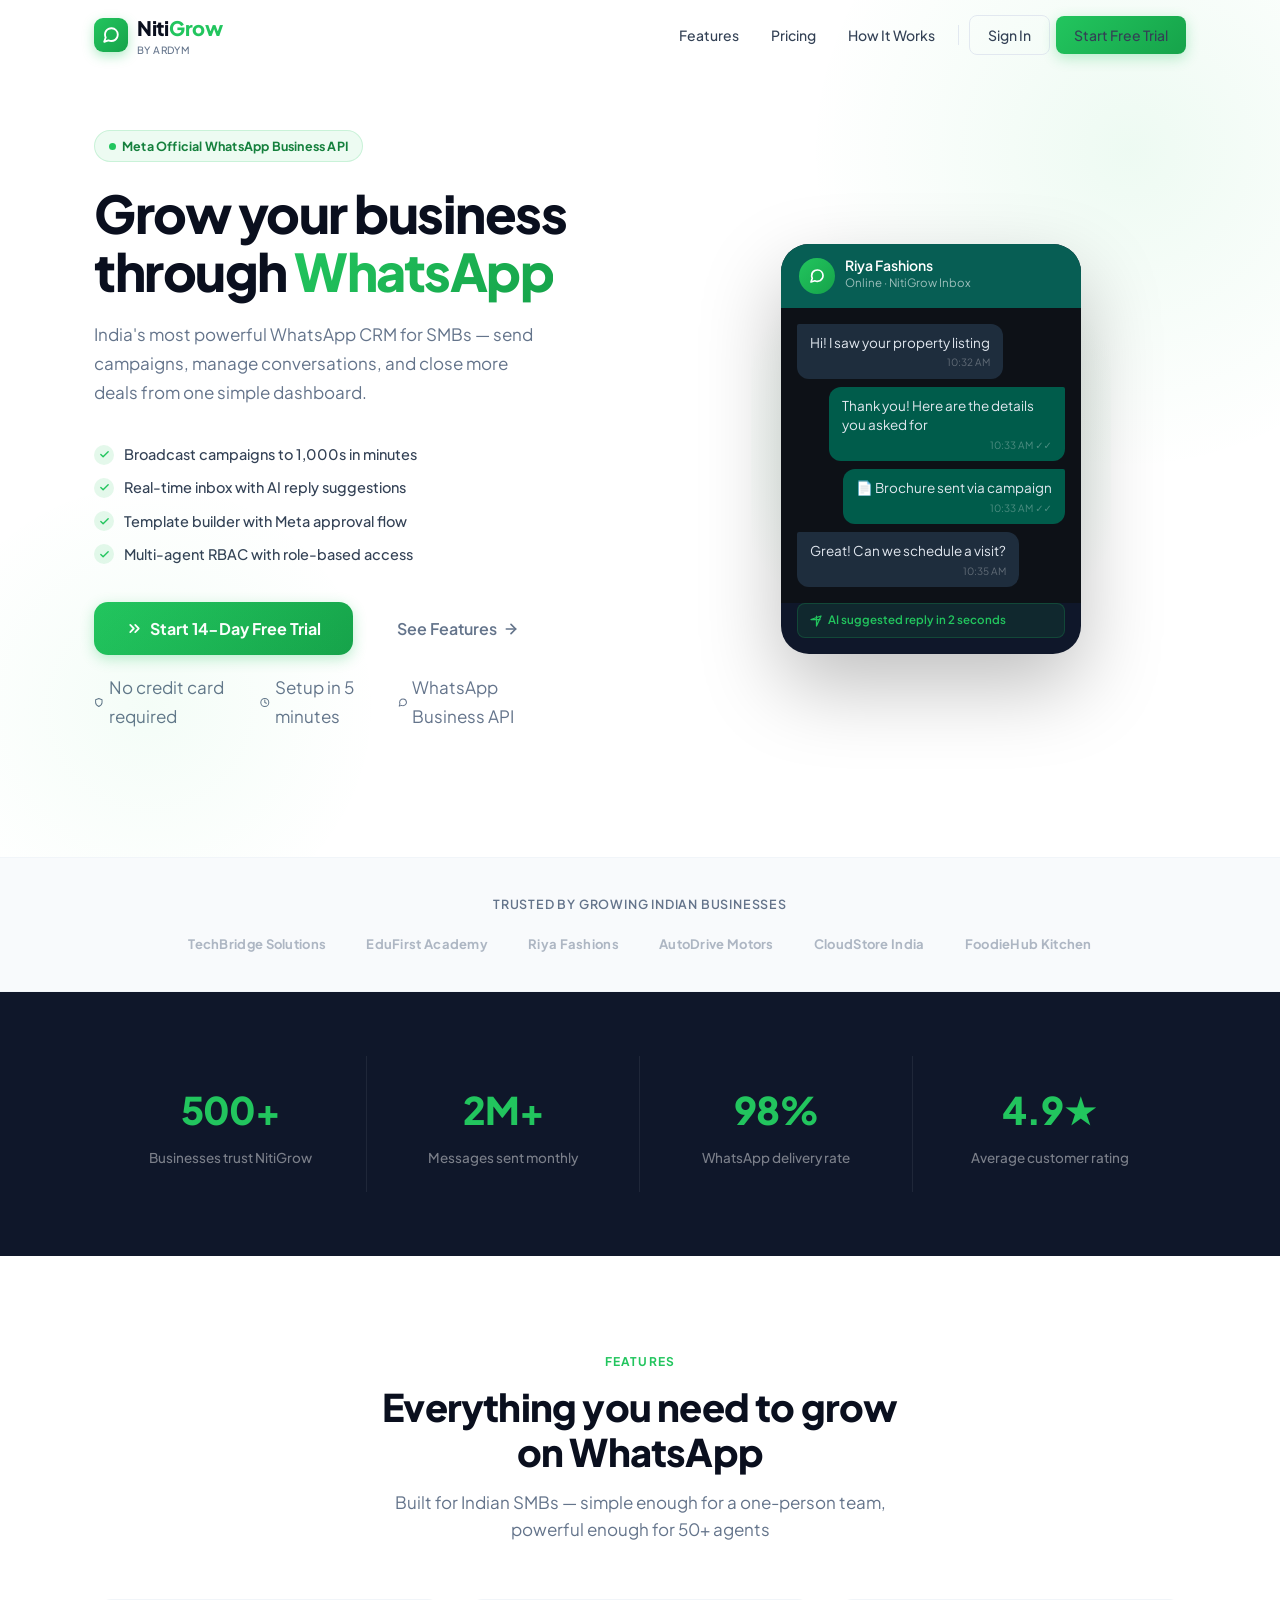
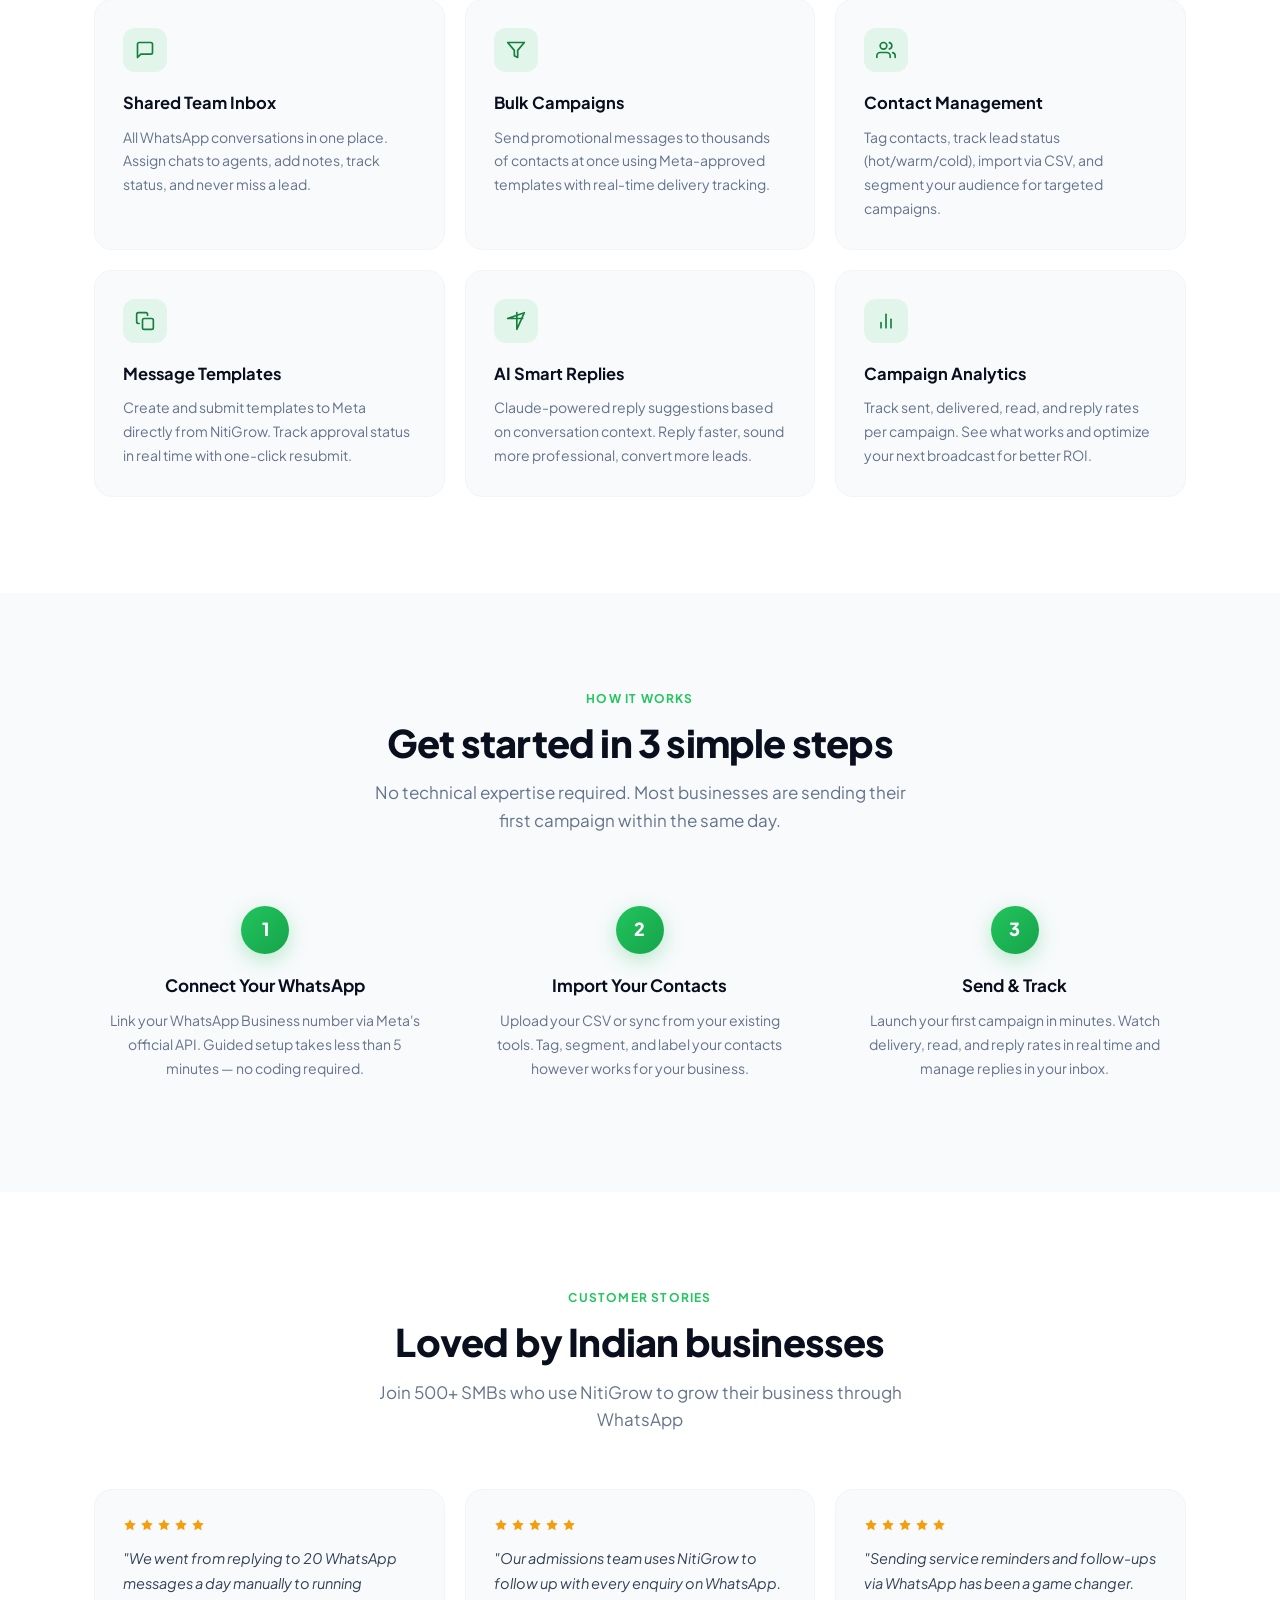
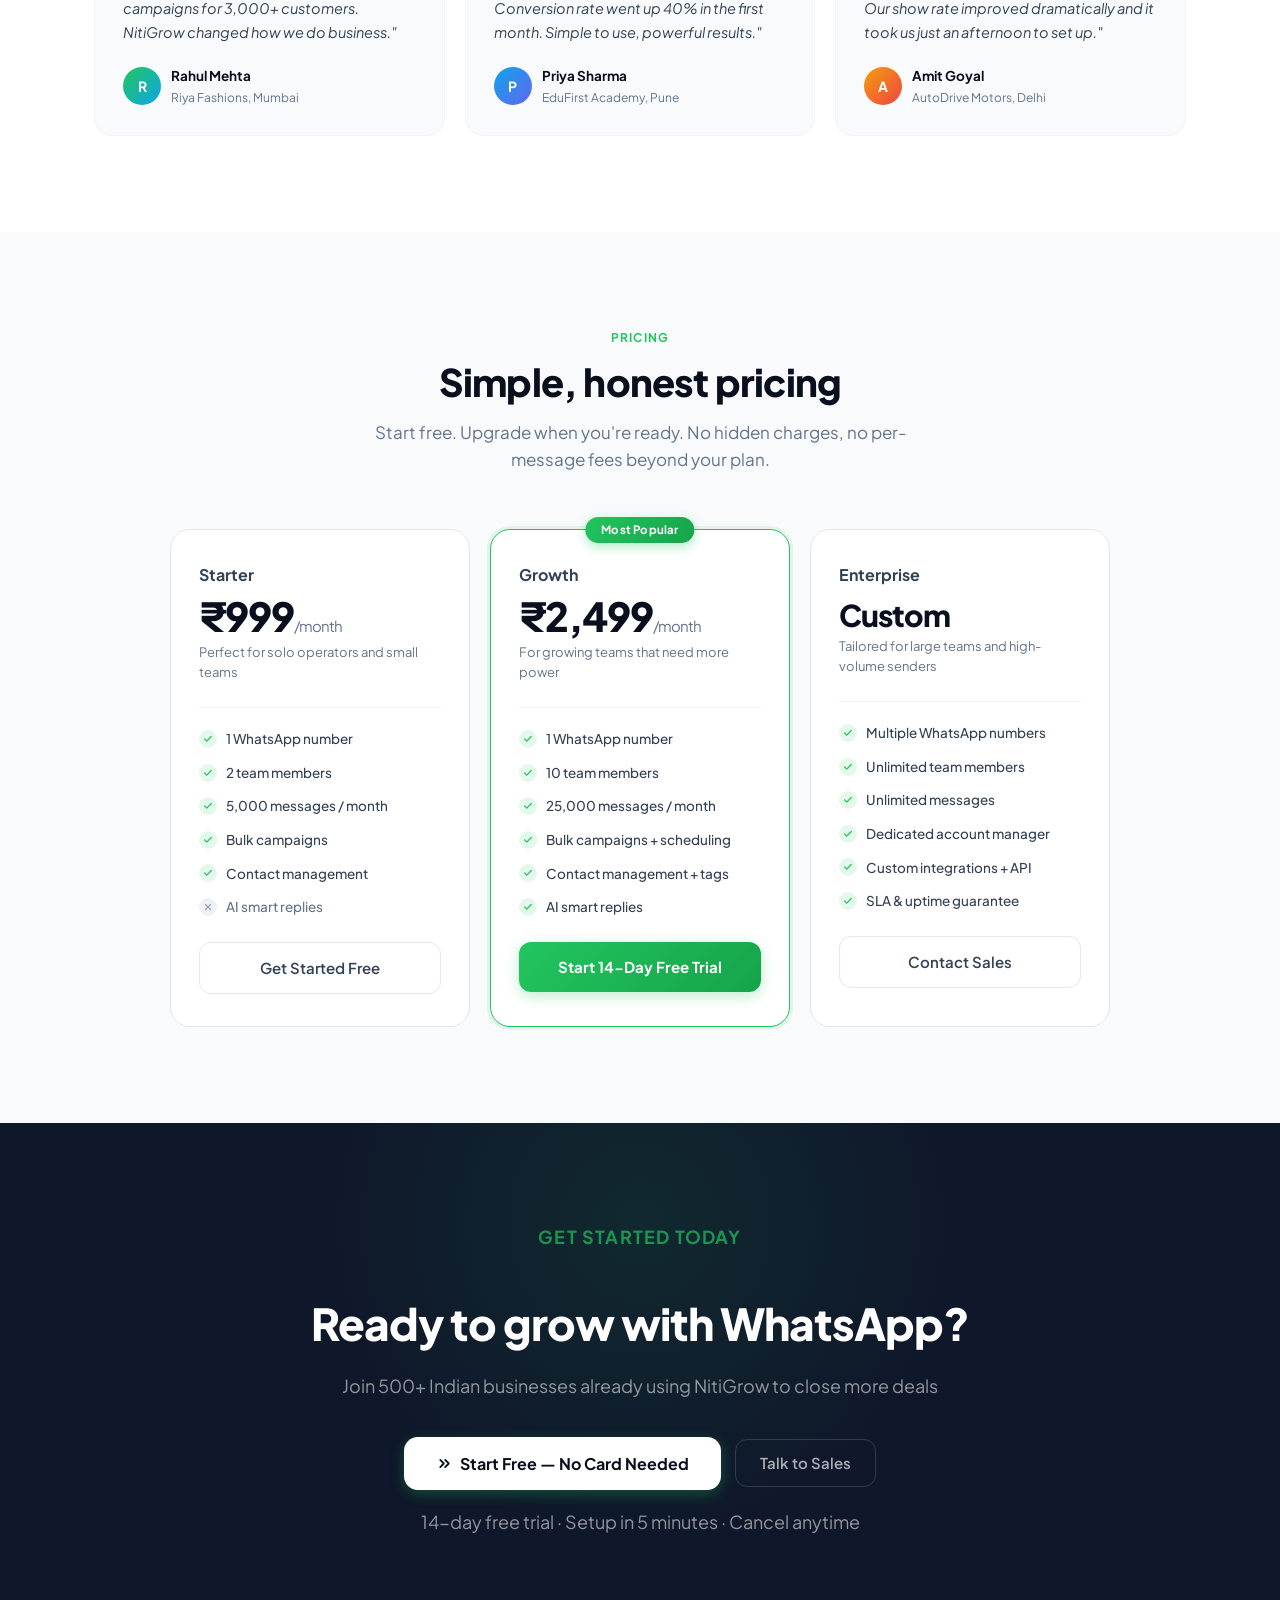
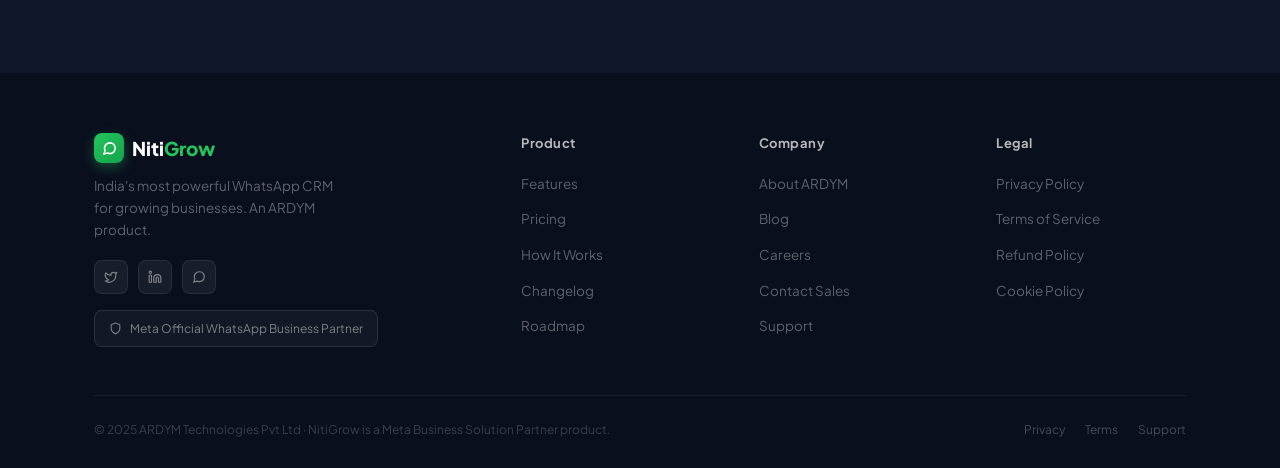
==== index.html @ f157244d "first commit" ====
<!DOCTYPE html>
<html lang="en">
<head>
  <meta charset="UTF-8" />
  <meta name="viewport" content="width=device-width, initial-scale=1.0" />
  <meta name="description" content="NitiGrow — WhatsApp marketing & CRM platform for Indian SMBs. Send campaigns, manage inbox, automate follow-ups, and close more deals." />
  <title>NitiGrow — WhatsApp CRM for Indian Businesses</title>
  <link rel="stylesheet" href="style.css" />
</head>
<body>

  <!-- NAV -->
  <nav class="nav" id="navbar">
    <div class="container nav-inner">
      <a href="/" class="logo">
        <div class="logo-icon">
          <svg width="18" height="18" viewBox="0 0 24 24" fill="none" stroke="#fff" stroke-width="2.5" stroke-linecap="round" stroke-linejoin="round">
            <path d="M21 11.5a8.38 8.38 0 0 1-.9 3.8 8.5 8.5 0 0 1-7.6 4.7 8.38 8.38 0 0 1-3.8-.9L3 21l1.9-5.7a8.38 8.38 0 0 1-.9-3.8 8.5 8.5 0 0 1 4.7-7.6 8.38 8.38 0 0 1 3.8-.9h.5a8.48 8.48 0 0 1 8 8v.5z"/>
          </svg>
        </div>
        <div>
          <div>Niti<span>Grow</span></div>
          <div class="logo-by">by ARDYM</div>
        </div>
      </a>
      <div class="nav-links-desktop nav-links">
        <a href="#features">Features</a>
        <a href="#pricing">Pricing</a>
        <a href="#how">How It Works</a>
        <div class="sep"></div>
        <a href="https://app.nitigrow.in/login" class="btn-outline" style="padding: 8px 18px; font-size: 14px;">Sign In</a>
        <a href="https://app.nitigrow.in/register" class="btn-primary" style="padding: 8px 18px; font-size: 14px;">Start Free Trial</a>
      </div>
    </div>
  </nav>

  <!-- HERO -->
  <section class="hero">
    <div class="container hero-inner">
      <div class="hero-text">
        <div class="badge">
          <span class="badge-dot"></span>
          Meta Official WhatsApp Business API
        </div>
        <h1>Grow your business<br />through <span class="highlight">WhatsApp</span></h1>
        <p>India's most powerful WhatsApp CRM for SMBs — send campaigns, manage conversations, and close more deals from one simple dashboard.</p>

        <ul class="hero-checklist">
          <li>
            <span class="check-icon">
              <svg width="11" height="11" viewBox="0 0 24 24" fill="none" stroke="#22c55e" stroke-width="3" stroke-linecap="round" stroke-linejoin="round"><polyline points="20 6 9 17 4 12"/></svg>
            </span>
            Broadcast campaigns to 1,000s in minutes
          </li>
          <li>
            <span class="check-icon">
              <svg width="11" height="11" viewBox="0 0 24 24" fill="none" stroke="#22c55e" stroke-width="3" stroke-linecap="round" stroke-linejoin="round"><polyline points="20 6 9 17 4 12"/></svg>
            </span>
            Real-time inbox with AI reply suggestions
          </li>
          <li>
            <span class="check-icon">
              <svg width="11" height="11" viewBox="0 0 24 24" fill="none" stroke="#22c55e" stroke-width="3" stroke-linecap="round" stroke-linejoin="round"><polyline points="20 6 9 17 4 12"/></svg>
            </span>
            Template builder with Meta approval flow
          </li>
          <li>
            <span class="check-icon">
              <svg width="11" height="11" viewBox="0 0 24 24" fill="none" stroke="#22c55e" stroke-width="3" stroke-linecap="round" stroke-linejoin="round"><polyline points="20 6 9 17 4 12"/></svg>
            </span>
            Multi-agent RBAC with role-based access
          </li>
        </ul>

        <div class="hero-actions">
          <a href="https://app.nitigrow.in/register" class="btn-primary btn-lg">
            <svg width="17" height="17" viewBox="0 0 24 24" fill="none" stroke="currentColor" stroke-width="2.5" stroke-linecap="round" stroke-linejoin="round"><polyline points="13 17 18 12 13 7"/><polyline points="6 17 11 12 6 7"/></svg>
            Start 14-Day Free Trial
          </a>
          <a href="#features" class="btn-ghost btn-lg">
            See Features
            <svg width="16" height="16" viewBox="0 0 24 24" fill="none" stroke="currentColor" stroke-width="2.5" stroke-linecap="round" stroke-linejoin="round"><line x1="5" y1="12" x2="19" y2="12"/><polyline points="12 5 19 12 12 19"/></svg>
          </a>
        </div>
        <p class="hero-note">
          <span>
            <svg width="13" height="13" viewBox="0 0 24 24" fill="none" stroke="currentColor" stroke-width="2.5" stroke-linecap="round" stroke-linejoin="round"><path d="M12 22s8-4 8-10V5l-8-3-8 3v7c0 6 8 10 8 10z"/></svg>
            No credit card required
          </span>
          <span>
            <svg width="13" height="13" viewBox="0 0 24 24" fill="none" stroke="currentColor" stroke-width="2.5" stroke-linecap="round" stroke-linejoin="round"><circle cx="12" cy="12" r="10"/><polyline points="12 6 12 12 16 14"/></svg>
            Setup in 5 minutes
          </span>
          <span>
            <svg width="13" height="13" viewBox="0 0 24 24" fill="none" stroke="currentColor" stroke-width="2.5" stroke-linecap="round" stroke-linejoin="round"><path d="M21 11.5a8.38 8.38 0 0 1-.9 3.8 8.5 8.5 0 0 1-7.6 4.7 8.38 8.38 0 0 1-3.8-.9L3 21l1.9-5.7a8.38 8.38 0 0 1-.9-3.8 8.5 8.5 0 0 1 4.7-7.6 8.38 8.38 0 0 1 3.8-.9h.5a8.48 8.48 0 0 1 8 8v.5z"/></svg>
            WhatsApp Business API
          </span>
        </p>
      </div>

      <!-- Phone Mock -->
      <div class="hero-visual">
        <div class="phone-wrap">
          <div class="phone-glow"></div>
          <div class="phone-mock">
            <div class="phone-header">
              <div class="phone-avatar">
                <svg width="16" height="16" viewBox="0 0 24 24" fill="none" stroke="#fff" stroke-width="2.5" stroke-linecap="round" stroke-linejoin="round"><path d="M21 11.5a8.38 8.38 0 0 1-.9 3.8 8.5 8.5 0 0 1-7.6 4.7 8.38 8.38 0 0 1-3.8-.9L3 21l1.9-5.7a8.38 8.38 0 0 1-.9-3.8 8.5 8.5 0 0 1 4.7-7.6 8.38 8.38 0 0 1 3.8-.9h.5a8.48 8.48 0 0 1 8 8v.5z"/></svg>
              </div>
              <div class="phone-contact">
                <div class="phone-contact-name">Riya Fashions</div>
                <div class="phone-contact-status">Online · NitiGrow Inbox</div>
              </div>
            </div>
            <div class="phone-body">
              <div class="chat-bubble in">
                Hi! I saw your property listing
                <span class="chat-time">10:32 AM</span>
              </div>
              <div class="chat-bubble out">
                Thank you! Here are the details you asked for
                <span class="chat-time">10:33 AM ✓✓</span>
              </div>
              <div class="chat-bubble out">
                📄 Brochure sent via campaign
                <span class="chat-time">10:33 AM ✓✓</span>
              </div>
              <div class="chat-bubble in">
                Great! Can we schedule a visit?
                <span class="chat-time">10:35 AM</span>
              </div>
            </div>
            <div class="phone-tag">
              <svg width="12" height="12" viewBox="0 0 24 24" fill="none" stroke="currentColor" stroke-width="2.5" stroke-linecap="round" stroke-linejoin="round"><polyline points="13 2 13 9 20 9"/><polygon points="22 2 2 9 13 9 13 22 22 2"/></svg>
              AI suggested reply in 2 seconds
            </div>
          </div>
        </div>
      </div>
    </div>
  </section>

  <!-- LOGOS / TRUST BAR -->
  <section class="logos">
    <div class="container">
      <p class="logos-label">Trusted by growing Indian businesses</p>
      <div class="logos-row">
        <div class="logo-item">TechBridge Solutions</div>
        <div class="logo-item">EduFirst Academy</div>
        <div class="logo-item">Riya Fashions</div>
        <div class="logo-item">AutoDrive Motors</div>
        <div class="logo-item">CloudStore India</div>
        <div class="logo-item">FoodieHub Kitchen</div>
      </div>
    </div>
  </section>

  <!-- STATS -->
  <section class="stats">
    <div class="container stats-grid">
      <div class="stat">
        <div class="stat-value">500+</div>
        <div class="stat-label">Businesses trust NitiGrow</div>
      </div>
      <div class="stat">
        <div class="stat-value">2M+</div>
        <div class="stat-label">Messages sent monthly</div>
      </div>
      <div class="stat">
        <div class="stat-value">98%</div>
        <div class="stat-label">WhatsApp delivery rate</div>
      </div>
      <div class="stat">
        <div class="stat-value">4.9★</div>
        <div class="stat-label">Average customer rating</div>
      </div>
    </div>
  </section>

  <!-- FEATURES -->
  <section class="features" id="features">
    <div class="container">
      <p class="section-eyebrow">Features</p>
      <h2 class="section-title">Everything you need to grow<br />on WhatsApp</h2>
      <p class="section-sub">Built for Indian SMBs — simple enough for a one-person team, powerful enough for 50+ agents</p>
      <div class="features-grid">

        <div class="feature-card">
          <div class="feature-icon-wrap">
            <svg width="20" height="20" viewBox="0 0 24 24" fill="none" stroke="currentColor" stroke-width="2" stroke-linecap="round" stroke-linejoin="round"><path d="M21 15a2 2 0 0 1-2 2H7l-4 4V5a2 2 0 0 1 2-2h14a2 2 0 0 1 2 2z"/></svg>
          </div>
          <h3>Shared Team Inbox</h3>
          <p>All WhatsApp conversations in one place. Assign chats to agents, add notes, track status, and never miss a lead.</p>
        </div>

        <div class="feature-card">
          <div class="feature-icon-wrap">
            <svg width="20" height="20" viewBox="0 0 24 24" fill="none" stroke="currentColor" stroke-width="2" stroke-linecap="round" stroke-linejoin="round"><polygon points="22 3 2 3 10 12.46 10 19 14 21 14 12.46 22 3"/></svg>
          </div>
          <h3>Bulk Campaigns</h3>
          <p>Send promotional messages to thousands of contacts at once using Meta-approved templates with real-time delivery tracking.</p>
        </div>

        <div class="feature-card">
          <div class="feature-icon-wrap">
            <svg width="20" height="20" viewBox="0 0 24 24" fill="none" stroke="currentColor" stroke-width="2" stroke-linecap="round" stroke-linejoin="round"><path d="M17 21v-2a4 4 0 0 0-4-4H5a4 4 0 0 0-4 4v2"/><circle cx="9" cy="7" r="4"/><path d="M23 21v-2a4 4 0 0 0-3-3.87"/><path d="M16 3.13a4 4 0 0 1 0 7.75"/></svg>
          </div>
          <h3>Contact Management</h3>
          <p>Tag contacts, track lead status (hot/warm/cold), import via CSV, and segment your audience for targeted campaigns.</p>
        </div>

        <div class="feature-card">
          <div class="feature-icon-wrap">
            <svg width="20" height="20" viewBox="0 0 24 24" fill="none" stroke="currentColor" stroke-width="2" stroke-linecap="round" stroke-linejoin="round"><rect x="9" y="9" width="13" height="13" rx="2" ry="2"/><path d="M5 15H4a2 2 0 0 1-2-2V4a2 2 0 0 1 2-2h9a2 2 0 0 1 2 2v1"/></svg>
          </div>
          <h3>Message Templates</h3>
          <p>Create and submit templates to Meta directly from NitiGrow. Track approval status in real time with one-click resubmit.</p>
        </div>

        <div class="feature-card">
          <div class="feature-icon-wrap">
            <svg width="20" height="20" viewBox="0 0 24 24" fill="none" stroke="currentColor" stroke-width="2" stroke-linecap="round" stroke-linejoin="round"><polyline points="13 2 13 9 20 9"/><polygon points="22 2 2 9 13 9 13 22 22 2"/></svg>
          </div>
          <h3>AI Smart Replies</h3>
          <p>Claude-powered reply suggestions based on conversation context. Reply faster, sound more professional, convert more leads.</p>
        </div>

        <div class="feature-card">
          <div class="feature-icon-wrap">
            <svg width="20" height="20" viewBox="0 0 24 24" fill="none" stroke="currentColor" stroke-width="2" stroke-linecap="round" stroke-linejoin="round"><line x1="18" y1="20" x2="18" y2="10"/><line x1="12" y1="20" x2="12" y2="4"/><line x1="6" y1="20" x2="6" y2="14"/></svg>
          </div>
          <h3>Campaign Analytics</h3>
          <p>Track sent, delivered, read, and reply rates per campaign. See what works and optimize your next broadcast for better ROI.</p>
        </div>

      </div>
    </div>
  </section>

  <!-- HOW IT WORKS -->
  <section class="how" id="how">
    <div class="container">
      <p class="section-eyebrow">How It Works</p>
      <h2 class="section-title">Get started in 3 simple steps</h2>
      <p class="section-sub">No technical expertise required. Most businesses are sending their first campaign within the same day.</p>
      <div class="steps-grid">
        <div class="step">
          <div class="step-num">1</div>
          <h3>Connect Your WhatsApp</h3>
          <p>Link your WhatsApp Business number via Meta's official API. Guided setup takes less than 5 minutes — no coding required.</p>
        </div>
        <div class="step">
          <div class="step-num">2</div>
          <h3>Import Your Contacts</h3>
          <p>Upload your CSV or sync from your existing tools. Tag, segment, and label your contacts however works for your business.</p>
        </div>
        <div class="step">
          <div class="step-num">3</div>
          <h3>Send &amp; Track</h3>
          <p>Launch your first campaign in minutes. Watch delivery, read, and reply rates in real time and manage replies in your inbox.</p>
        </div>
      </div>
    </div>
  </section>

  <!-- SOCIAL PROOF -->
  <section class="social-proof">
    <div class="container">
      <p class="section-eyebrow">Customer Stories</p>
      <h2 class="section-title">Loved by Indian businesses</h2>
      <p class="section-sub">Join 500+ SMBs who use NitiGrow to grow their business through WhatsApp</p>
      <div class="testimonials-grid">

        <div class="testimonial-card">
          <div class="stars">
            <svg width="14" height="14" viewBox="0 0 24 24" fill="currentColor"><polygon points="12 2 15.09 8.26 22 9.27 17 14.14 18.18 21.02 12 17.77 5.82 21.02 7 14.14 2 9.27 8.91 8.26 12 2"/></svg>
            <svg width="14" height="14" viewBox="0 0 24 24" fill="currentColor"><polygon points="12 2 15.09 8.26 22 9.27 17 14.14 18.18 21.02 12 17.77 5.82 21.02 7 14.14 2 9.27 8.91 8.26 12 2"/></svg>
            <svg width="14" height="14" viewBox="0 0 24 24" fill="currentColor"><polygon points="12 2 15.09 8.26 22 9.27 17 14.14 18.18 21.02 12 17.77 5.82 21.02 7 14.14 2 9.27 8.91 8.26 12 2"/></svg>
            <svg width="14" height="14" viewBox="0 0 24 24" fill="currentColor"><polygon points="12 2 15.09 8.26 22 9.27 17 14.14 18.18 21.02 12 17.77 5.82 21.02 7 14.14 2 9.27 8.91 8.26 12 2"/></svg>
            <svg width="14" height="14" viewBox="0 0 24 24" fill="currentColor"><polygon points="12 2 15.09 8.26 22 9.27 17 14.14 18.18 21.02 12 17.77 5.82 21.02 7 14.14 2 9.27 8.91 8.26 12 2"/></svg>
          </div>
          <p class="testimonial-text">"We went from replying to 20 WhatsApp messages a day manually to running campaigns for 3,000+ customers. NitiGrow changed how we do business."</p>
          <div class="testimonial-author">
            <div class="author-avatar">R</div>
            <div>
              <div class="author-name">Rahul Mehta</div>
              <div class="author-biz">Riya Fashions, Mumbai</div>
            </div>
          </div>
        </div>

        <div class="testimonial-card">
          <div class="stars">
            <svg width="14" height="14" viewBox="0 0 24 24" fill="currentColor"><polygon points="12 2 15.09 8.26 22 9.27 17 14.14 18.18 21.02 12 17.77 5.82 21.02 7 14.14 2 9.27 8.91 8.26 12 2"/></svg>
            <svg width="14" height="14" viewBox="0 0 24 24" fill="currentColor"><polygon points="12 2 15.09 8.26 22 9.27 17 14.14 18.18 21.02 12 17.77 5.82 21.02 7 14.14 2 9.27 8.91 8.26 12 2"/></svg>
            <svg width="14" height="14" viewBox="0 0 24 24" fill="currentColor"><polygon points="12 2 15.09 8.26 22 9.27 17 14.14 18.18 21.02 12 17.77 5.82 21.02 7 14.14 2 9.27 8.91 8.26 12 2"/></svg>
            <svg width="14" height="14" viewBox="0 0 24 24" fill="currentColor"><polygon points="12 2 15.09 8.26 22 9.27 17 14.14 18.18 21.02 12 17.77 5.82 21.02 7 14.14 2 9.27 8.91 8.26 12 2"/></svg>
            <svg width="14" height="14" viewBox="0 0 24 24" fill="currentColor"><polygon points="12 2 15.09 8.26 22 9.27 17 14.14 18.18 21.02 12 17.77 5.82 21.02 7 14.14 2 9.27 8.91 8.26 12 2"/></svg>
          </div>
          <p class="testimonial-text">"Our admissions team uses NitiGrow to follow up with every enquiry on WhatsApp. Conversion rate went up 40% in the first month. Simple to use, powerful results."</p>
          <div class="testimonial-author">
            <div class="author-avatar" style="background: linear-gradient(135deg, #0ea5e9, #6366f1);">P</div>
            <div>
              <div class="author-name">Priya Sharma</div>
              <div class="author-biz">EduFirst Academy, Pune</div>
            </div>
          </div>
        </div>

        <div class="testimonial-card">
          <div class="stars">
            <svg width="14" height="14" viewBox="0 0 24 24" fill="currentColor"><polygon points="12 2 15.09 8.26 22 9.27 17 14.14 18.18 21.02 12 17.77 5.82 21.02 7 14.14 2 9.27 8.91 8.26 12 2"/></svg>
            <svg width="14" height="14" viewBox="0 0 24 24" fill="currentColor"><polygon points="12 2 15.09 8.26 22 9.27 17 14.14 18.18 21.02 12 17.77 5.82 21.02 7 14.14 2 9.27 8.91 8.26 12 2"/></svg>
            <svg width="14" height="14" viewBox="0 0 24 24" fill="currentColor"><polygon points="12 2 15.09 8.26 22 9.27 17 14.14 18.18 21.02 12 17.77 5.82 21.02 7 14.14 2 9.27 8.91 8.26 12 2"/></svg>
            <svg width="14" height="14" viewBox="0 0 24 24" fill="currentColor"><polygon points="12 2 15.09 8.26 22 9.27 17 14.14 18.18 21.02 12 17.77 5.82 21.02 7 14.14 2 9.27 8.91 8.26 12 2"/></svg>
            <svg width="14" height="14" viewBox="0 0 24 24" fill="currentColor"><polygon points="12 2 15.09 8.26 22 9.27 17 14.14 18.18 21.02 12 17.77 5.82 21.02 7 14.14 2 9.27 8.91 8.26 12 2"/></svg>
          </div>
          <p class="testimonial-text">"Sending service reminders and follow-ups via WhatsApp has been a game changer. Our show rate improved dramatically and it took us just an afternoon to set up."</p>
          <div class="testimonial-author">
            <div class="author-avatar" style="background: linear-gradient(135deg, #f59e0b, #ef4444);">A</div>
            <div>
              <div class="author-name">Amit Goyal</div>
              <div class="author-biz">AutoDrive Motors, Delhi</div>
            </div>
          </div>
        </div>

      </div>
    </div>
  </section>

  <!-- PRICING -->
  <section class="pricing" id="pricing">
    <div class="container">
      <p class="section-eyebrow">Pricing</p>
      <h2 class="section-title">Simple, honest pricing</h2>
      <p class="section-sub">Start free. Upgrade when you're ready. No hidden charges, no per-message fees beyond your plan.</p>
      <div class="pricing-grid">

        <div class="plan">
          <div class="plan-name">Starter</div>
          <div class="plan-price">₹999<span>/month</span></div>
          <div class="plan-desc">Perfect for solo operators and small teams</div>
          <div class="plan-divider"></div>
          <ul class="plan-features">
            <li>
              <span class="feat-check"><svg width="10" height="10" viewBox="0 0 24 24" fill="none" stroke="#22c55e" stroke-width="3" stroke-linecap="round" stroke-linejoin="round"><polyline points="20 6 9 17 4 12"/></svg></span>
              1 WhatsApp number
            </li>
            <li>
              <span class="feat-check"><svg width="10" height="10" viewBox="0 0 24 24" fill="none" stroke="#22c55e" stroke-width="3" stroke-linecap="round" stroke-linejoin="round"><polyline points="20 6 9 17 4 12"/></svg></span>
              2 team members
            </li>
            <li>
              <span class="feat-check"><svg width="10" height="10" viewBox="0 0 24 24" fill="none" stroke="#22c55e" stroke-width="3" stroke-linecap="round" stroke-linejoin="round"><polyline points="20 6 9 17 4 12"/></svg></span>
              5,000 messages / month
            </li>
            <li>
              <span class="feat-check"><svg width="10" height="10" viewBox="0 0 24 24" fill="none" stroke="#22c55e" stroke-width="3" stroke-linecap="round" stroke-linejoin="round"><polyline points="20 6 9 17 4 12"/></svg></span>
              Bulk campaigns
            </li>
            <li>
              <span class="feat-check"><svg width="10" height="10" viewBox="0 0 24 24" fill="none" stroke="#22c55e" stroke-width="3" stroke-linecap="round" stroke-linejoin="round"><polyline points="20 6 9 17 4 12"/></svg></span>
              Contact management
            </li>
            <li class="off">
              <span class="feat-x"><svg width="10" height="10" viewBox="0 0 24 24" fill="none" stroke="#94a3b8" stroke-width="3" stroke-linecap="round" stroke-linejoin="round"><line x1="18" y1="6" x2="6" y2="18"/><line x1="6" y1="6" x2="18" y2="18"/></svg></span>
              AI smart replies
            </li>
          </ul>
          <a href="https://app.nitigrow.in/register" class="btn-outline btn-block">Get Started Free</a>
        </div>

        <div class="plan plan-popular">
          <div class="plan-badge">Most Popular</div>
          <div class="plan-name">Growth</div>
          <div class="plan-price">₹2,499<span>/month</span></div>
          <div class="plan-desc">For growing teams that need more power</div>
          <div class="plan-divider"></div>
          <ul class="plan-features">
            <li>
              <span class="feat-check"><svg width="10" height="10" viewBox="0 0 24 24" fill="none" stroke="#22c55e" stroke-width="3" stroke-linecap="round" stroke-linejoin="round"><polyline points="20 6 9 17 4 12"/></svg></span>
              1 WhatsApp number
            </li>
            <li>
              <span class="feat-check"><svg width="10" height="10" viewBox="0 0 24 24" fill="none" stroke="#22c55e" stroke-width="3" stroke-linecap="round" stroke-linejoin="round"><polyline points="20 6 9 17 4 12"/></svg></span>
              10 team members
            </li>
            <li>
              <span class="feat-check"><svg width="10" height="10" viewBox="0 0 24 24" fill="none" stroke="#22c55e" stroke-width="3" stroke-linecap="round" stroke-linejoin="round"><polyline points="20 6 9 17 4 12"/></svg></span>
              25,000 messages / month
            </li>
            <li>
              <span class="feat-check"><svg width="10" height="10" viewBox="0 0 24 24" fill="none" stroke="#22c55e" stroke-width="3" stroke-linecap="round" stroke-linejoin="round"><polyline points="20 6 9 17 4 12"/></svg></span>
              Bulk campaigns + scheduling
            </li>
            <li>
              <span class="feat-check"><svg width="10" height="10" viewBox="0 0 24 24" fill="none" stroke="#22c55e" stroke-width="3" stroke-linecap="round" stroke-linejoin="round"><polyline points="20 6 9 17 4 12"/></svg></span>
              Contact management + tags
            </li>
            <li>
              <span class="feat-check"><svg width="10" height="10" viewBox="0 0 24 24" fill="none" stroke="#22c55e" stroke-width="3" stroke-linecap="round" stroke-linejoin="round"><polyline points="20 6 9 17 4 12"/></svg></span>
              AI smart replies
            </li>
          </ul>
          <a href="https://app.nitigrow.in/register" class="btn-primary btn-block">Start 14-Day Free Trial</a>
        </div>

        <div class="plan">
          <div class="plan-name">Enterprise</div>
          <div class="plan-price" style="font-size: 30px; padding-top: 4px;">Custom</div>
          <div class="plan-desc">Tailored for large teams and high-volume senders</div>
          <div class="plan-divider"></div>
          <ul class="plan-features">
            <li>
              <span class="feat-check"><svg width="10" height="10" viewBox="0 0 24 24" fill="none" stroke="#22c55e" stroke-width="3" stroke-linecap="round" stroke-linejoin="round"><polyline points="20 6 9 17 4 12"/></svg></span>
              Multiple WhatsApp numbers
            </li>
            <li>
              <span class="feat-check"><svg width="10" height="10" viewBox="0 0 24 24" fill="none" stroke="#22c55e" stroke-width="3" stroke-linecap="round" stroke-linejoin="round"><polyline points="20 6 9 17 4 12"/></svg></span>
              Unlimited team members
            </li>
            <li>
              <span class="feat-check"><svg width="10" height="10" viewBox="0 0 24 24" fill="none" stroke="#22c55e" stroke-width="3" stroke-linecap="round" stroke-linejoin="round"><polyline points="20 6 9 17 4 12"/></svg></span>
              Unlimited messages
            </li>
            <li>
              <span class="feat-check"><svg width="10" height="10" viewBox="0 0 24 24" fill="none" stroke="#22c55e" stroke-width="3" stroke-linecap="round" stroke-linejoin="round"><polyline points="20 6 9 17 4 12"/></svg></span>
              Dedicated account manager
            </li>
            <li>
              <span class="feat-check"><svg width="10" height="10" viewBox="0 0 24 24" fill="none" stroke="#22c55e" stroke-width="3" stroke-linecap="round" stroke-linejoin="round"><polyline points="20 6 9 17 4 12"/></svg></span>
              Custom integrations + API
            </li>
            <li>
              <span class="feat-check"><svg width="10" height="10" viewBox="0 0 24 24" fill="none" stroke="#22c55e" stroke-width="3" stroke-linecap="round" stroke-linejoin="round"><polyline points="20 6 9 17 4 12"/></svg></span>
              SLA &amp; uptime guarantee
            </li>
          </ul>
          <a href="mailto:sales@nitigrow.in" class="btn-outline btn-block">Contact Sales</a>
        </div>

      </div>
    </div>
  </section>

  <!-- CTA -->
  <section class="cta">
    <div class="container cta-inner">
      <p class="section-eyebrow" style="color: rgba(34,197,94,0.7);">Get Started Today</p>
      <h2>Ready to grow with WhatsApp?</h2>
      <p>Join 500+ Indian businesses already using NitiGrow to close more deals</p>
      <div class="cta-actions">
        <a href="https://app.nitigrow.in/register" class="btn-primary btn-lg btn-white">
          <svg width="17" height="17" viewBox="0 0 24 24" fill="none" stroke="currentColor" stroke-width="2.5" stroke-linecap="round" stroke-linejoin="round"><polyline points="13 17 18 12 13 7"/><polyline points="6 17 11 12 6 7"/></svg>
          Start Free — No Card Needed
        </a>
        <a href="mailto:sales@nitigrow.in" class="btn-outline" style="border-color: rgba(255,255,255,0.15); color: rgba(255,255,255,0.65);">Talk to Sales</a>
      </div>
      <p class="cta-note">14-day free trial · Setup in 5 minutes · Cancel anytime</p>
    </div>
  </section>

  <!-- FOOTER -->
  <footer class="footer">
    <div class="container">
      <div class="footer-grid">
        <div class="footer-brand">
          <div class="footer-logo">
            <div class="logo-icon" style="width: 30px; height: 30px; border-radius: 8px;">
              <svg width="15" height="15" viewBox="0 0 24 24" fill="none" stroke="#fff" stroke-width="2.5" stroke-linecap="round" stroke-linejoin="round"><path d="M21 11.5a8.38 8.38 0 0 1-.9 3.8 8.5 8.5 0 0 1-7.6 4.7 8.38 8.38 0 0 1-3.8-.9L3 21l1.9-5.7a8.38 8.38 0 0 1-.9-3.8 8.5 8.5 0 0 1 4.7-7.6 8.38 8.38 0 0 1 3.8-.9h.5a8.48 8.48 0 0 1 8 8v.5z"/></svg>
            </div>
            <div class="footer-logo-text">Niti<span>Grow</span></div>
          </div>
          <p class="footer-tagline">India's most powerful WhatsApp CRM for growing businesses. An ARDYM product.</p>
          <div class="footer-social">
            <a href="#" class="social-btn" aria-label="Twitter">
              <svg width="14" height="14" viewBox="0 0 24 24" fill="none" stroke="currentColor" stroke-width="2" stroke-linecap="round" stroke-linejoin="round"><path d="M22 4s-.7 2.1-2 3.4c1.6 10-9.4 17.3-18 11.6 2.2.1 4.4-.6 6-2C3 15.5.5 9.6 3 5c2.2 2.6 5.6 4.1 9 4-.9-4.2 4-6.6 7-3.8 1.1 0 3-1.2 3-1.2z"/></svg>
            </a>
            <a href="#" class="social-btn" aria-label="LinkedIn">
              <svg width="14" height="14" viewBox="0 0 24 24" fill="none" stroke="currentColor" stroke-width="2" stroke-linecap="round" stroke-linejoin="round"><path d="M16 8a6 6 0 0 1 6 6v7h-4v-7a2 2 0 0 0-2-2 2 2 0 0 0-2 2v7h-4v-7a6 6 0 0 1 6-6z"/><rect x="2" y="9" width="4" height="12"/><circle cx="4" cy="4" r="2"/></svg>
            </a>
            <a href="https://wa.me/919999999999" class="social-btn" aria-label="WhatsApp">
              <svg width="14" height="14" viewBox="0 0 24 24" fill="none" stroke="currentColor" stroke-width="2" stroke-linecap="round" stroke-linejoin="round"><path d="M21 11.5a8.38 8.38 0 0 1-.9 3.8 8.5 8.5 0 0 1-7.6 4.7 8.38 8.38 0 0 1-3.8-.9L3 21l1.9-5.7a8.38 8.38 0 0 1-.9-3.8 8.5 8.5 0 0 1 4.7-7.6 8.38 8.38 0 0 1 3.8-.9h.5a8.48 8.48 0 0 1 8 8v.5z"/></svg>
            </a>
          </div>
          <div class="meta-badge">
            <svg width="13" height="13" viewBox="0 0 24 24" fill="none" stroke="currentColor" stroke-width="2" stroke-linecap="round" stroke-linejoin="round"><path d="M12 22s8-4 8-10V5l-8-3-8 3v7c0 6 8 10 8 10z"/></svg>
            Meta Official WhatsApp Business Partner
          </div>
        </div>

        <div class="footer-col">
          <h4>Product</h4>
          <ul>
            <li><a href="#features">Features</a></li>
            <li><a href="#pricing">Pricing</a></li>
            <li><a href="#how">How It Works</a></li>
            <li><a href="#">Changelog</a></li>
            <li><a href="#">Roadmap</a></li>
          </ul>
        </div>

        <div class="footer-col">
          <h4>Company</h4>
          <ul>
            <li><a href="#">About ARDYM</a></li>
            <li><a href="#">Blog</a></li>
            <li><a href="#">Careers</a></li>
            <li><a href="mailto:sales@nitigrow.in">Contact Sales</a></li>
            <li><a href="mailto:support@nitigrow.in">Support</a></li>
          </ul>
        </div>

        <div class="footer-col">
          <h4>Legal</h4>
          <ul>
            <li><a href="/privacy.html">Privacy Policy</a></li>
            <li><a href="/terms.html">Terms of Service</a></li>
            <li><a href="#">Refund Policy</a></li>
            <li><a href="#">Cookie Policy</a></li>
          </ul>
        </div>
      </div>

      <div class="footer-bottom">
        <p>© 2025 ARDYM Technologies Pvt Ltd · NitiGrow is a Meta Business Solution Partner product.</p>
        <div class="footer-bottom-links">
          <a href="/privacy.html">Privacy</a>
          <a href="/terms.html">Terms</a>
          <a href="mailto:support@nitigrow.in">Support</a>
        </div>
      </div>
    </div>
  </footer>

  <script>
    const nav = document.getElementById('navbar');
    window.addEventListener('scroll', () => {
      nav.classList.toggle('scrolled', window.scrollY > 20);
    }, { passive: true });
  </script>

</body>
</html>
---- style.css ----
@import url('https://fonts.googleapis.com/css2?family=Plus+Jakarta+Sans:wght@400;500;600;700;800&display=swap');

*, *::before, *::after { box-sizing: border-box; margin: 0; padding: 0; }

:root {
  --brand: #22c55e;
  --brand-2: #16a34a;
  --brand-dark: #15803d;
  --wa: #25D366;
  --dark: #0a0f1e;
  --dark-2: #0f172a;
  --dark-3: #1e293b;
  --text: #0f172a;
  --text-2: #334155;
  --muted: #64748b;
  --border: #e2e8f0;
  --border-2: #f1f5f9;
  --bg: #f8fafc;
  --white: #ffffff;
  --radius: 12px;
  --radius-lg: 20px;
  --shadow-sm: 0 1px 3px rgba(0,0,0,0.06), 0 1px 2px rgba(0,0,0,0.04);
  --shadow: 0 4px 16px rgba(0,0,0,0.08), 0 2px 6px rgba(0,0,0,0.04);
  --shadow-lg: 0 20px 60px rgba(0,0,0,0.12), 0 8px 24px rgba(0,0,0,0.06);
}

html { scroll-behavior: smooth; }
body { font-family: 'Plus Jakarta Sans', 'Segoe UI', system-ui, sans-serif; color: var(--text); background: var(--white); line-height: 1.6; -webkit-font-smoothing: antialiased; }
a { text-decoration: none; color: inherit; }
img { max-width: 100%; }

.container { max-width: 1140px; margin: 0 auto; padding: 0 24px; }

/* ── BUTTONS ─────────────────────────────────────── */
.btn-primary {
  background: linear-gradient(135deg, var(--brand) 0%, var(--brand-2) 100%);
  color: #fff; padding: 11px 24px;
  border-radius: var(--radius); font-weight: 700; font-size: 15px;
  border: none; cursor: pointer;
  transition: all 0.2s; display: inline-flex; align-items: center; gap: 7px;
  box-shadow: 0 4px 14px rgba(34,197,94,0.3);
}
.btn-primary:hover { transform: translateY(-1px); box-shadow: 0 6px 20px rgba(34,197,94,0.4); }
.btn-primary:active { transform: translateY(0); }

.btn-outline {
  background: transparent; color: var(--text-2); padding: 11px 24px;
  border-radius: var(--radius); font-weight: 600; font-size: 15px;
  border: 1.5px solid var(--border); cursor: pointer;
  transition: all 0.2s; display: inline-flex; align-items: center; gap: 7px;
}
.btn-outline:hover { border-color: var(--brand); color: var(--brand); background: rgba(34,197,94,0.04); }

.btn-ghost {
  background: transparent; color: var(--muted); font-weight: 600;
  display: inline-flex; align-items: center; gap: 6px;
  transition: color 0.2s; cursor: pointer;
}
.btn-ghost:hover { color: var(--brand); }

.btn-lg { padding: 14px 32px; font-size: 16px; border-radius: 14px; }
.btn-block { display: flex; justify-content: center; width: 100%; padding: 13px; margin-top: 24px; border-radius: var(--radius); }

/* ── NAV ─────────────────────────────────────────── */
.nav {
  position: fixed; top: 0; left: 0; right: 0;
  z-index: 200;
  padding: 12px 0;
  transition: all 0.3s;
}
.nav.scrolled {
  background: rgba(255,255,255,0.92);
  backdrop-filter: blur(16px);
  -webkit-backdrop-filter: blur(16px);
  border-bottom: 1px solid var(--border-2);
  box-shadow: 0 2px 16px rgba(0,0,0,0.06);
  padding: 10px 0;
}
.nav-inner { display: flex; align-items: center; justify-content: space-between; }

.logo {
  display: flex; align-items: center; gap: 9px;
  font-size: 20px; font-weight: 800; color: var(--dark);
  letter-spacing: -0.3px;
}
.logo-icon {
  width: 34px; height: 34px; border-radius: 9px;
  background: linear-gradient(135deg, #22c55e 0%, #16a34a 100%);
  display: flex; align-items: center; justify-content: center;
  box-shadow: 0 4px 12px rgba(34,197,94,0.35);
  flex-shrink: 0;
}
.logo span { color: var(--brand); }
.logo-by {
  font-size: 10px; font-weight: 500; color: var(--muted);
  display: block; letter-spacing: 0.4px; margin-top: -2px; text-transform: uppercase;
}

.nav-links { display: flex; align-items: center; gap: 6px; }
.nav-links > a {
  font-size: 14px; color: var(--text-2); font-weight: 500;
  padding: 7px 13px; border-radius: 8px;
  transition: all 0.15s;
}
.nav-links > a:hover { color: var(--dark); background: var(--bg); }
.nav-links .sep { width: 1px; height: 20px; background: var(--border); margin: 0 4px; }

/* ── HERO ─────────────────────────────────────────── */
.hero {
  padding: 130px 0 90px;
  background: #fff;
  position: relative; overflow: hidden;
}
.hero::before {
  content: '';
  position: absolute; top: -200px; right: -200px;
  width: 700px; height: 700px;
  background: radial-gradient(circle, rgba(34,197,94,0.08) 0%, transparent 65%);
  pointer-events: none;
}
.hero::after {
  content: '';
  position: absolute; bottom: -100px; left: -100px;
  width: 500px; height: 500px;
  background: radial-gradient(circle, rgba(37,211,102,0.05) 0%, transparent 65%);
  pointer-events: none;
}

.hero-inner { display: grid; grid-template-columns: 1fr 1fr; gap: 72px; align-items: center; position: relative; }

.badge {
  display: inline-flex; align-items: center; gap: 6px;
  background: rgba(34,197,94,0.08); color: var(--brand-dark);
  font-size: 12.5px; font-weight: 700; padding: 5px 14px;
  border-radius: 99px; margin-bottom: 22px;
  border: 1px solid rgba(34,197,94,0.18);
  letter-spacing: 0.2px;
}
.badge-dot { width: 7px; height: 7px; border-radius: 50%; background: var(--brand); flex-shrink: 0; }

.hero-text h1 {
  font-size: 52px; font-weight: 800; line-height: 1.12;
  color: var(--dark); margin-bottom: 20px;
  letter-spacing: -1.5px;
}
.highlight {
  background: linear-gradient(135deg, #22c55e 0%, #16a34a 100%);
  -webkit-background-clip: text; -webkit-text-fill-color: transparent;
  background-clip: text;
}
.hero-text p { font-size: 17px; color: var(--muted); margin-bottom: 36px; max-width: 460px; line-height: 1.7; }

.hero-checklist { display: flex; flex-direction: column; gap: 10px; margin-bottom: 36px; }
.hero-checklist li {
  display: flex; align-items: center; gap: 10px;
  font-size: 14.5px; color: var(--text-2); font-weight: 500; list-style: none;
}
.check-icon { flex-shrink: 0; width: 20px; height: 20px; border-radius: 50%; background: rgba(34,197,94,0.12); display: flex; align-items: center; justify-content: center; }

.hero-actions { display: flex; gap: 12px; flex-wrap: wrap; margin-bottom: 18px; }
.hero-note { font-size: 13px; color: var(--muted); display: flex; align-items: center; gap: 14px; }
.hero-note span { display: flex; align-items: center; gap: 5px; }

/* Phone mock */
.hero-visual { display: flex; align-items: center; justify-content: center; }
.phone-wrap { position: relative; }
.phone-glow {
  position: absolute; inset: -30px; border-radius: 50px;
  background: radial-gradient(circle, rgba(34,197,94,0.12) 0%, transparent 70%);
  pointer-events: none;
}
.phone-mock {
  background: var(--dark-2);
  border-radius: 28px; padding: 0;
  width: 300px; overflow: hidden;
  box-shadow: 0 32px 80px rgba(0,0,0,0.25), 0 0 0 1px rgba(255,255,255,0.06);
  position: relative;
}
.phone-header {
  background: #075e54;
  padding: 14px 18px;
  display: flex; align-items: center; gap: 10px;
}
.phone-avatar { width: 36px; height: 36px; border-radius: 50%; background: linear-gradient(135deg, #22c55e, #16a34a); display: flex; align-items: center; justify-content: center; font-size: 16px; }
.phone-contact { flex: 1; }
.phone-contact-name { font-size: 14px; font-weight: 600; color: #fff; line-height: 1; }
.phone-contact-status { font-size: 11.5px; color: rgba(255,255,255,0.6); margin-top: 2px; }

.phone-body { padding: 16px; background: #0d1117; min-height: 220px; display: flex; flex-direction: column; gap: 8px; }

.chat-bubble {
  padding: 9px 13px; border-radius: 12px;
  font-size: 13.5px; max-width: 88%; line-height: 1.45;
  color: #e2e8f0; position: relative;
}
.chat-bubble.in { background: #1e2d3d; border-radius: 2px 12px 12px 12px; align-self: flex-start; }
.chat-bubble.out { background: #005c4b; border-radius: 12px 2px 12px 12px; margin-left: auto; }
.chat-time { font-size: 10px; color: rgba(255,255,255,0.3); margin-top: 3px; display: block; text-align: right; }

.phone-tag {
  margin: 0 16px 16px;
  font-size: 11.5px; color: var(--brand);
  background: rgba(34,197,94,0.1); border: 1px solid rgba(34,197,94,0.2);
  padding: 7px 12px; border-radius: 8px;
  display: flex; align-items: center; gap: 6px;
  font-weight: 600;
}

/* ── LOGOS ────────────────────────────────────────── */
.logos { padding: 36px 0; border-top: 1px solid var(--border-2); border-bottom: 1px solid var(--border-2); background: var(--bg); }
.logos-label { text-align: center; font-size: 12.5px; font-weight: 600; color: var(--muted); letter-spacing: 0.8px; text-transform: uppercase; margin-bottom: 20px; }
.logos-row {
  display: flex; align-items: center; justify-content: center;
  gap: 40px; flex-wrap: wrap;
}
.logo-item {
  font-size: 13px; font-weight: 700; color: var(--muted);
  opacity: 0.5; letter-spacing: 0.3px;
  transition: opacity 0.2s;
}
.logo-item:hover { opacity: 0.8; }

/* ── STATS ─────────────────────────────────────────── */
.stats { background: var(--dark-2); padding: 64px 0; }
.stats-grid { display: grid; grid-template-columns: repeat(4, 1fr); }
.stat {
  text-align: center; padding: 24px 20px;
  border-right: 1px solid rgba(255,255,255,0.07);
}
.stat:last-child { border-right: none; }
.stat-value { font-size: 38px; font-weight: 800; color: var(--brand); margin-bottom: 6px; letter-spacing: -1px; }
.stat-label { font-size: 13.5px; color: rgba(255,255,255,0.45); font-weight: 500; }

/* ── FEATURES ──────────────────────────────────────── */
.features { padding: 96px 0; background: #fff; }
.section-eyebrow { font-size: 12px; font-weight: 700; color: var(--brand); letter-spacing: 1.2px; text-transform: uppercase; text-align: center; margin-bottom: 12px; }
.section-title { font-size: 38px; font-weight: 800; color: var(--dark); text-align: center; margin-bottom: 14px; letter-spacing: -0.8px; line-height: 1.2; }
.section-sub { font-size: 17px; color: var(--muted); text-align: center; margin-bottom: 56px; max-width: 540px; margin-left: auto; margin-right: auto; line-height: 1.6; }

.features-grid { display: grid; grid-template-columns: repeat(3, 1fr); gap: 20px; }
.feature-card {
  background: var(--bg); padding: 28px; border-radius: 18px;
  border: 1px solid var(--border-2);
  transition: all 0.25s; cursor: default;
}
.feature-card:hover { background: #fff; border-color: rgba(34,197,94,0.2); box-shadow: 0 8px 32px rgba(34,197,94,0.08), 0 2px 8px rgba(0,0,0,0.04); transform: translateY(-2px); }

.feature-icon-wrap {
  width: 44px; height: 44px; border-radius: 12px;
  background: rgba(34,197,94,0.1); display: flex;
  align-items: center; justify-content: center;
  margin-bottom: 18px; color: var(--brand-dark);
  transition: all 0.25s;
}
.feature-card:hover .feature-icon-wrap { background: rgba(34,197,94,0.16); }

.feature-card h3 { font-size: 16.5px; font-weight: 700; color: var(--dark); margin-bottom: 9px; }
.feature-card p { font-size: 14px; color: var(--muted); line-height: 1.7; }

/* ── HOW IT WORKS ──────────────────────────────────── */
.how { padding: 96px 0; background: var(--bg); }
.steps-grid { display: grid; grid-template-columns: repeat(3, 1fr); gap: 32px; margin-top: 16px; }
.step { text-align: center; padding: 16px; }
.step-num {
  width: 48px; height: 48px; border-radius: 50%;
  background: linear-gradient(135deg, var(--brand) 0%, var(--brand-2) 100%);
  color: #fff; font-size: 18px; font-weight: 800;
  display: flex; align-items: center; justify-content: center;
  margin: 0 auto 18px; box-shadow: 0 6px 20px rgba(34,197,94,0.3);
}
.step h3 { font-size: 17px; font-weight: 700; color: var(--dark); margin-bottom: 10px; }
.step p { font-size: 14px; color: var(--muted); line-height: 1.7; }

/* ── SOCIAL PROOF ──────────────────────────────────── */
.social-proof { padding: 96px 0; background: #fff; }
.testimonials-grid { display: grid; grid-template-columns: repeat(3, 1fr); gap: 20px; }
.testimonial-card {
  background: var(--bg); border: 1px solid var(--border-2);
  border-radius: 18px; padding: 28px;
  transition: all 0.25s;
}
.testimonial-card:hover { border-color: rgba(34,197,94,0.2); box-shadow: var(--shadow); }
.stars { display: flex; gap: 3px; margin-bottom: 14px; color: #f59e0b; }
.testimonial-text { font-size: 14.5px; color: var(--text-2); line-height: 1.7; margin-bottom: 20px; font-style: italic; }
.testimonial-author { display: flex; align-items: center; gap: 10px; }
.author-avatar { width: 38px; height: 38px; border-radius: 50%; background: linear-gradient(135deg, #22c55e 0%, #0ea5e9 100%); display: flex; align-items: center; justify-content: center; font-size: 14px; font-weight: 700; color: #fff; flex-shrink: 0; }
.author-name { font-size: 13.5px; font-weight: 700; color: var(--dark); }
.author-biz { font-size: 12px; color: var(--muted); margin-top: 1px; }

/* ── PRICING ────────────────────────────────────────── */
.pricing { padding: 96px 0; background: var(--bg); }
.pricing-grid { display: grid; grid-template-columns: repeat(3, 1fr); gap: 20px; max-width: 940px; margin: 0 auto; }

.plan {
  background: var(--white); border: 1.5px solid var(--border);
  border-radius: 20px; padding: 32px 28px; position: relative;
  transition: all 0.25s;
}
.plan:hover { box-shadow: var(--shadow); }
.plan-popular {
  border-color: var(--brand);
  box-shadow: 0 0 0 3px rgba(34,197,94,0.1);
  background: #fff;
}
.plan-badge {
  position: absolute; top: -13px; left: 50%; transform: translateX(-50%);
  background: linear-gradient(135deg, var(--brand), var(--brand-2));
  color: #fff; font-size: 11.5px; font-weight: 700;
  padding: 4px 16px; border-radius: 99px; white-space: nowrap;
  box-shadow: 0 4px 12px rgba(34,197,94,0.35);
  letter-spacing: 0.2px;
}
.plan-name { font-size: 16px; font-weight: 700; color: var(--text-2); margin-bottom: 8px; }
.plan-price { font-size: 40px; font-weight: 800; color: var(--dark); margin-bottom: 6px; letter-spacing: -1px; line-height: 1; }
.plan-price span { font-size: 15px; font-weight: 400; color: var(--muted); }
.plan-desc { font-size: 13px; color: var(--muted); margin-bottom: 24px; }

.plan-divider { height: 1px; background: var(--border-2); margin: 20px 0; }

.plan-features { list-style: none; display: flex; flex-direction: column; gap: 12px; margin-bottom: 4px; }
.plan-features li {
  font-size: 13.5px; color: var(--text-2); font-weight: 500;
  display: flex; align-items: center; gap: 9px;
}
.plan-features li.off { color: var(--muted); }
.feat-check { flex-shrink: 0; width: 18px; height: 18px; border-radius: 50%; background: rgba(34,197,94,0.12); display: flex; align-items: center; justify-content: center; }
.feat-x { flex-shrink: 0; width: 18px; height: 18px; border-radius: 50%; background: rgba(100,116,139,0.1); display: flex; align-items: center; justify-content: center; }

/* ── CTA ─────────────────────────────────────────────── */
.cta {
  padding: 100px 0;
  background: var(--dark-2);
  position: relative; overflow: hidden;
}
.cta::before {
  content: '';
  position: absolute; top: -200px; left: 50%; transform: translateX(-50%);
  width: 800px; height: 600px;
  background: radial-gradient(circle, rgba(34,197,94,0.1) 0%, transparent 65%);
  pointer-events: none;
}
.cta-inner { text-align: center; position: relative; }
.cta-inner h2 { font-size: 44px; font-weight: 800; color: #fff; margin-bottom: 14px; letter-spacing: -1px; }
.cta-inner p { font-size: 18px; color: rgba(255,255,255,0.55); margin-bottom: 36px; }
.cta-actions { display: flex; align-items: center; justify-content: center; gap: 14px; flex-wrap: wrap; }
.btn-white { background: #fff; color: var(--dark); }
.btn-white:hover { background: #f0fdf4; box-shadow: 0 6px 20px rgba(255,255,255,0.2); }
.cta-note { font-size: 13px; color: rgba(255,255,255,0.3); margin-top: 18px; }

/* ── FOOTER ─────────────────────────────────────────── */
.footer { background: var(--dark); padding: 60px 0 28px; }
.footer-grid { display: grid; grid-template-columns: 2fr 1fr 1fr 1fr; gap: 48px; padding-bottom: 48px; border-bottom: 1px solid rgba(255,255,255,0.07); }
.footer-brand .footer-logo { display: flex; align-items: center; gap: 8px; margin-bottom: 12px; }
.footer-brand .footer-logo-text { font-size: 19px; font-weight: 800; color: #fff; }
.footer-brand .footer-logo-text span { color: var(--brand); }
.footer-tagline { font-size: 13.5px; color: rgba(255,255,255,0.35); line-height: 1.6; max-width: 240px; margin-bottom: 20px; }
.footer-social { display: flex; gap: 10px; }
.social-btn {
  width: 34px; height: 34px; border-radius: 8px;
  background: rgba(255,255,255,0.06); border: 1px solid rgba(255,255,255,0.08);
  display: flex; align-items: center; justify-content: center;
  color: rgba(255,255,255,0.45); transition: all 0.2s; cursor: pointer;
}
.social-btn:hover { background: rgba(255,255,255,0.1); color: rgba(255,255,255,0.8); }

.footer-col h4 { font-size: 13px; font-weight: 700; color: rgba(255,255,255,0.7); letter-spacing: 0.5px; margin-bottom: 16px; }
.footer-col ul { list-style: none; display: flex; flex-direction: column; gap: 10px; }
.footer-col ul a { font-size: 13.5px; color: rgba(255,255,255,0.35); transition: color 0.15s; }
.footer-col ul a:hover { color: rgba(255,255,255,0.75); }

.footer-bottom { padding-top: 24px; display: flex; justify-content: space-between; align-items: center; flex-wrap: wrap; gap: 12px; }
.footer-bottom p { font-size: 12px; color: rgba(255,255,255,0.2); }
.footer-bottom-links { display: flex; gap: 20px; }
.footer-bottom-links a { font-size: 12px; color: rgba(255,255,255,0.25); transition: color 0.15s; }
.footer-bottom-links a:hover { color: rgba(255,255,255,0.55); }

/* ── META BADGE ─────────────────────────────────────── */
.meta-badge {
  display: inline-flex; align-items: center; gap: 8px;
  background: rgba(255,255,255,0.04); border: 1px solid rgba(255,255,255,0.1);
  border-radius: 8px; padding: 8px 14px; margin-top: 16px;
  font-size: 12px; color: rgba(255,255,255,0.45);
}

/* ── NAV SCROLL JS HOOK ───────────────────────────── */
.nav-links-desktop { display: flex; align-items: center; gap: 6px; }

/* ── RESPONSIVE ─────────────────────────────────────── */
@media (max-width: 1024px) {
  .hero-text h1 { font-size: 42px; }
  .section-title { font-size: 32px; }
  .cta-inner h2 { font-size: 36px; }
  .footer-grid { grid-template-columns: 1fr 1fr; }
}

@media (max-width: 768px) {
  .hero { padding: 100px 0 60px; }
  .hero-inner { grid-template-columns: 1fr; gap: 48px; }
  .hero-text h1 { font-size: 34px; letter-spacing: -0.8px; }
  .hero-text p { font-size: 16px; }
  .hero-visual { display: none; }
  .hero-actions { flex-direction: column; }
  .hero-actions .btn-lg { width: 100%; justify-content: center; }
  .section-title { font-size: 28px; }
  .cta-inner h2 { font-size: 30px; }
  .features-grid, .pricing-grid, .testimonials-grid, .steps-grid { grid-template-columns: 1fr; }
  .stats-grid { grid-template-columns: repeat(2, 1fr); }
  .stat { border-right: none; border-bottom: 1px solid rgba(255,255,255,0.07); }
  .stat:nth-child(2n) { border-right: none; }
  .stat:last-child { border-bottom: none; }
  .footer-grid { grid-template-columns: 1fr 1fr; gap: 32px; }
  .nav-links .btn-outline { display: none; }
  .logos-row { gap: 24px; }
}

@media (max-width: 480px) {
  .container { padding: 0 16px; }
  .footer-grid { grid-template-columns: 1fr; }
  .footer-bottom { flex-direction: column; text-align: center; }
  .stats-grid { grid-template-columns: 1fr 1fr; }
}

@media (prefers-reduced-motion: reduce) {
  *, *::before, *::after { transition: none !important; animation: none !important; }
}
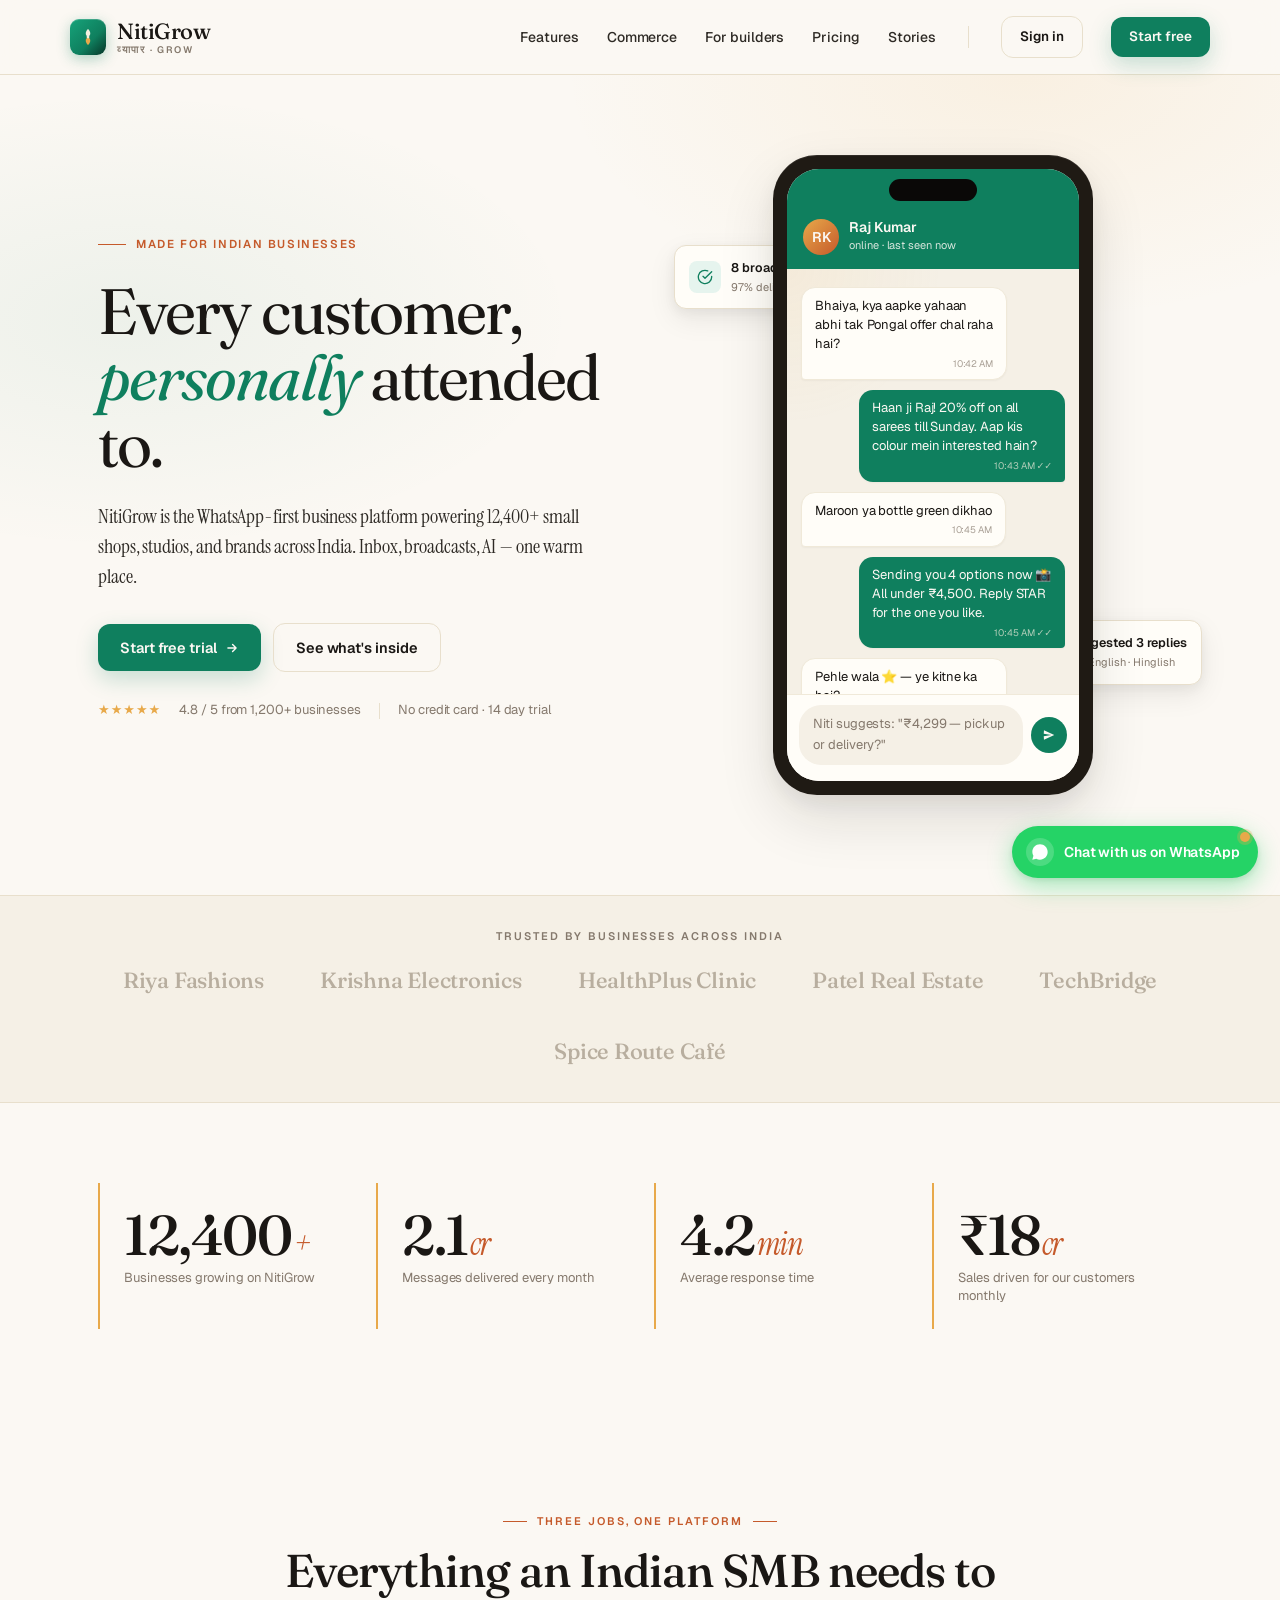
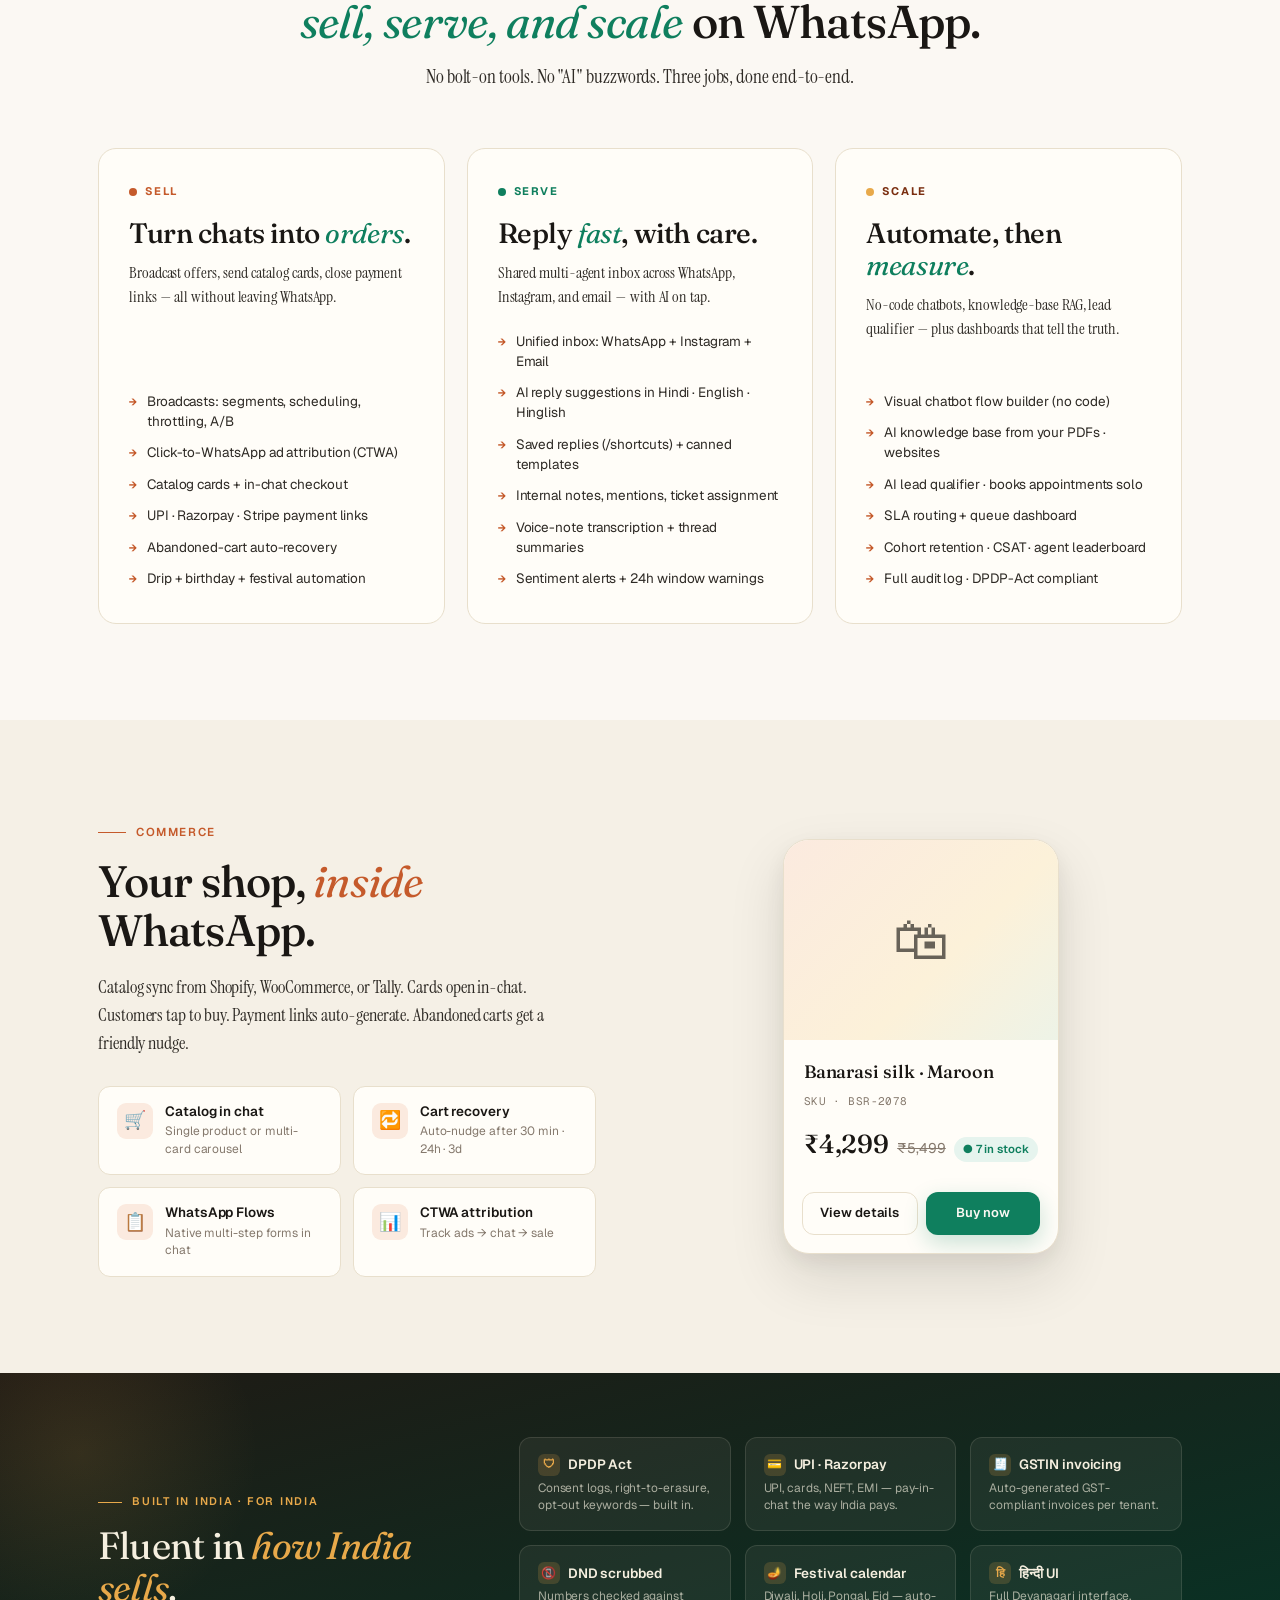
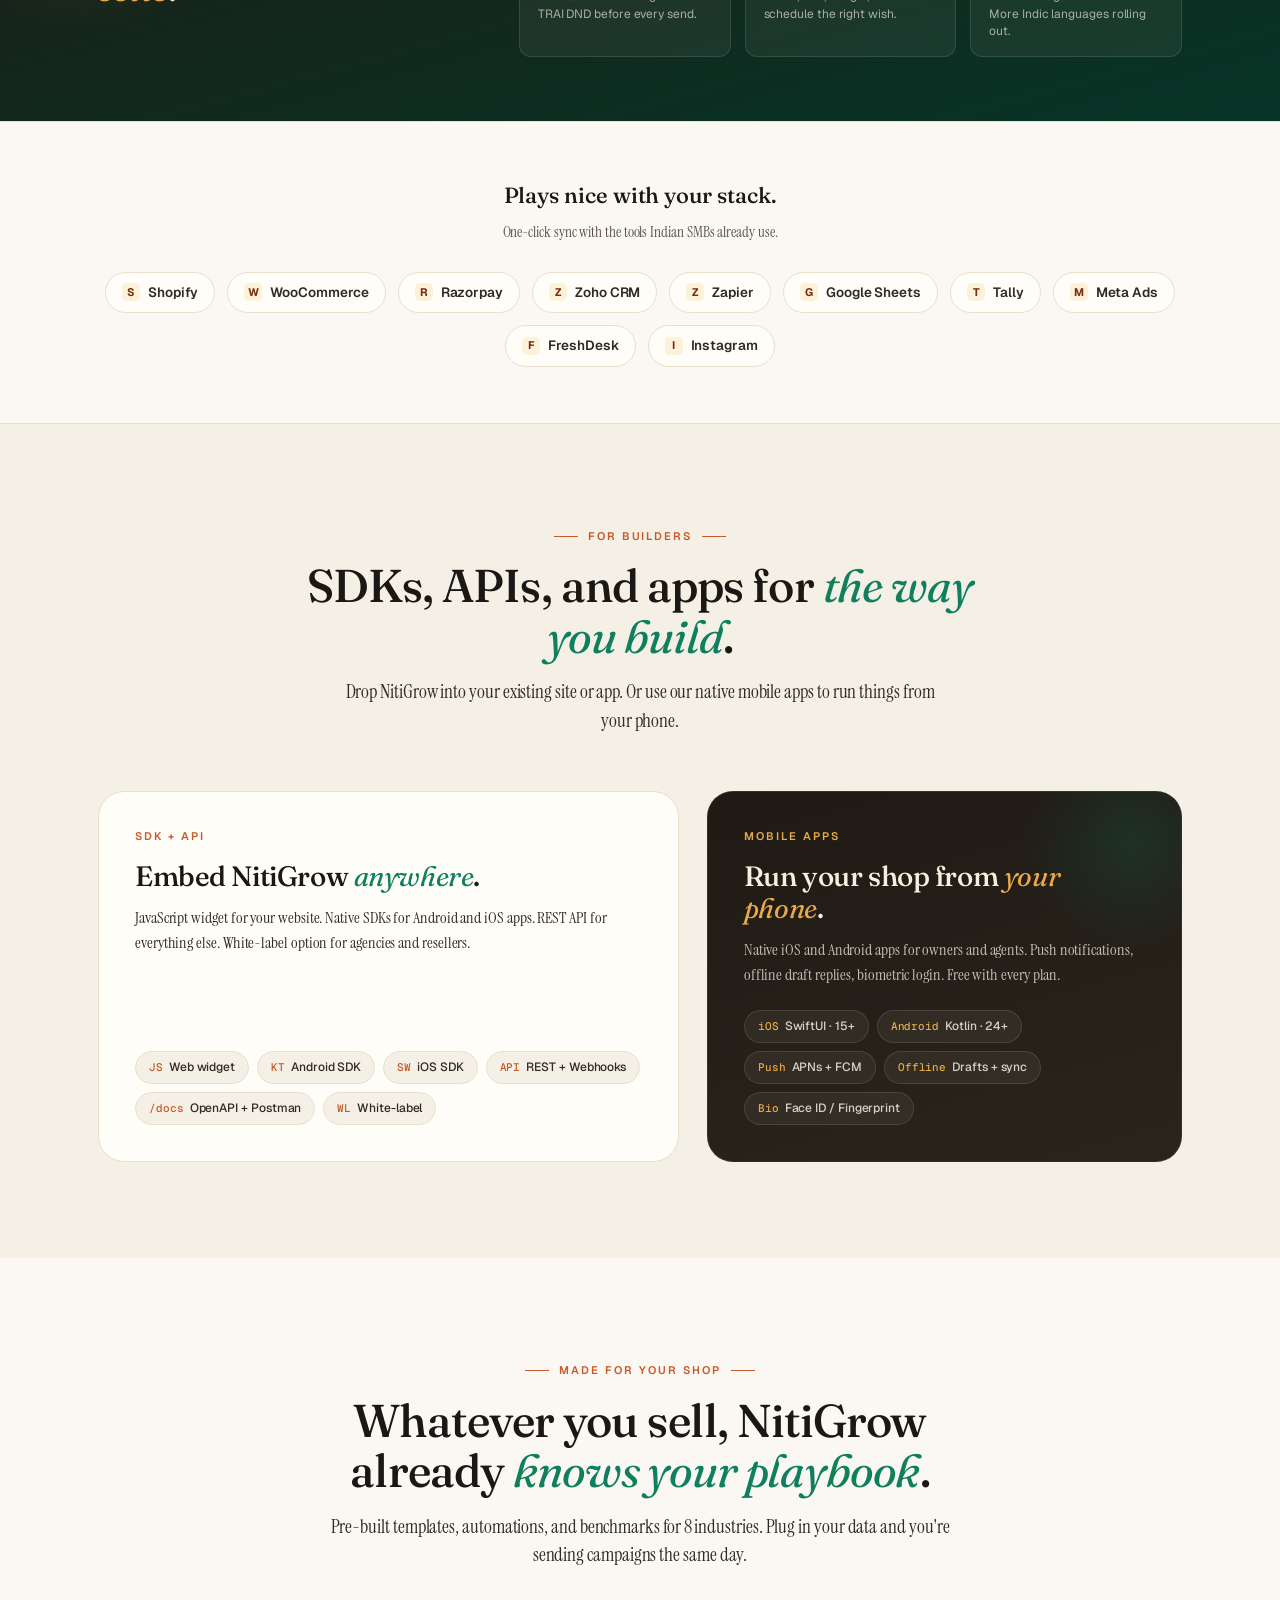
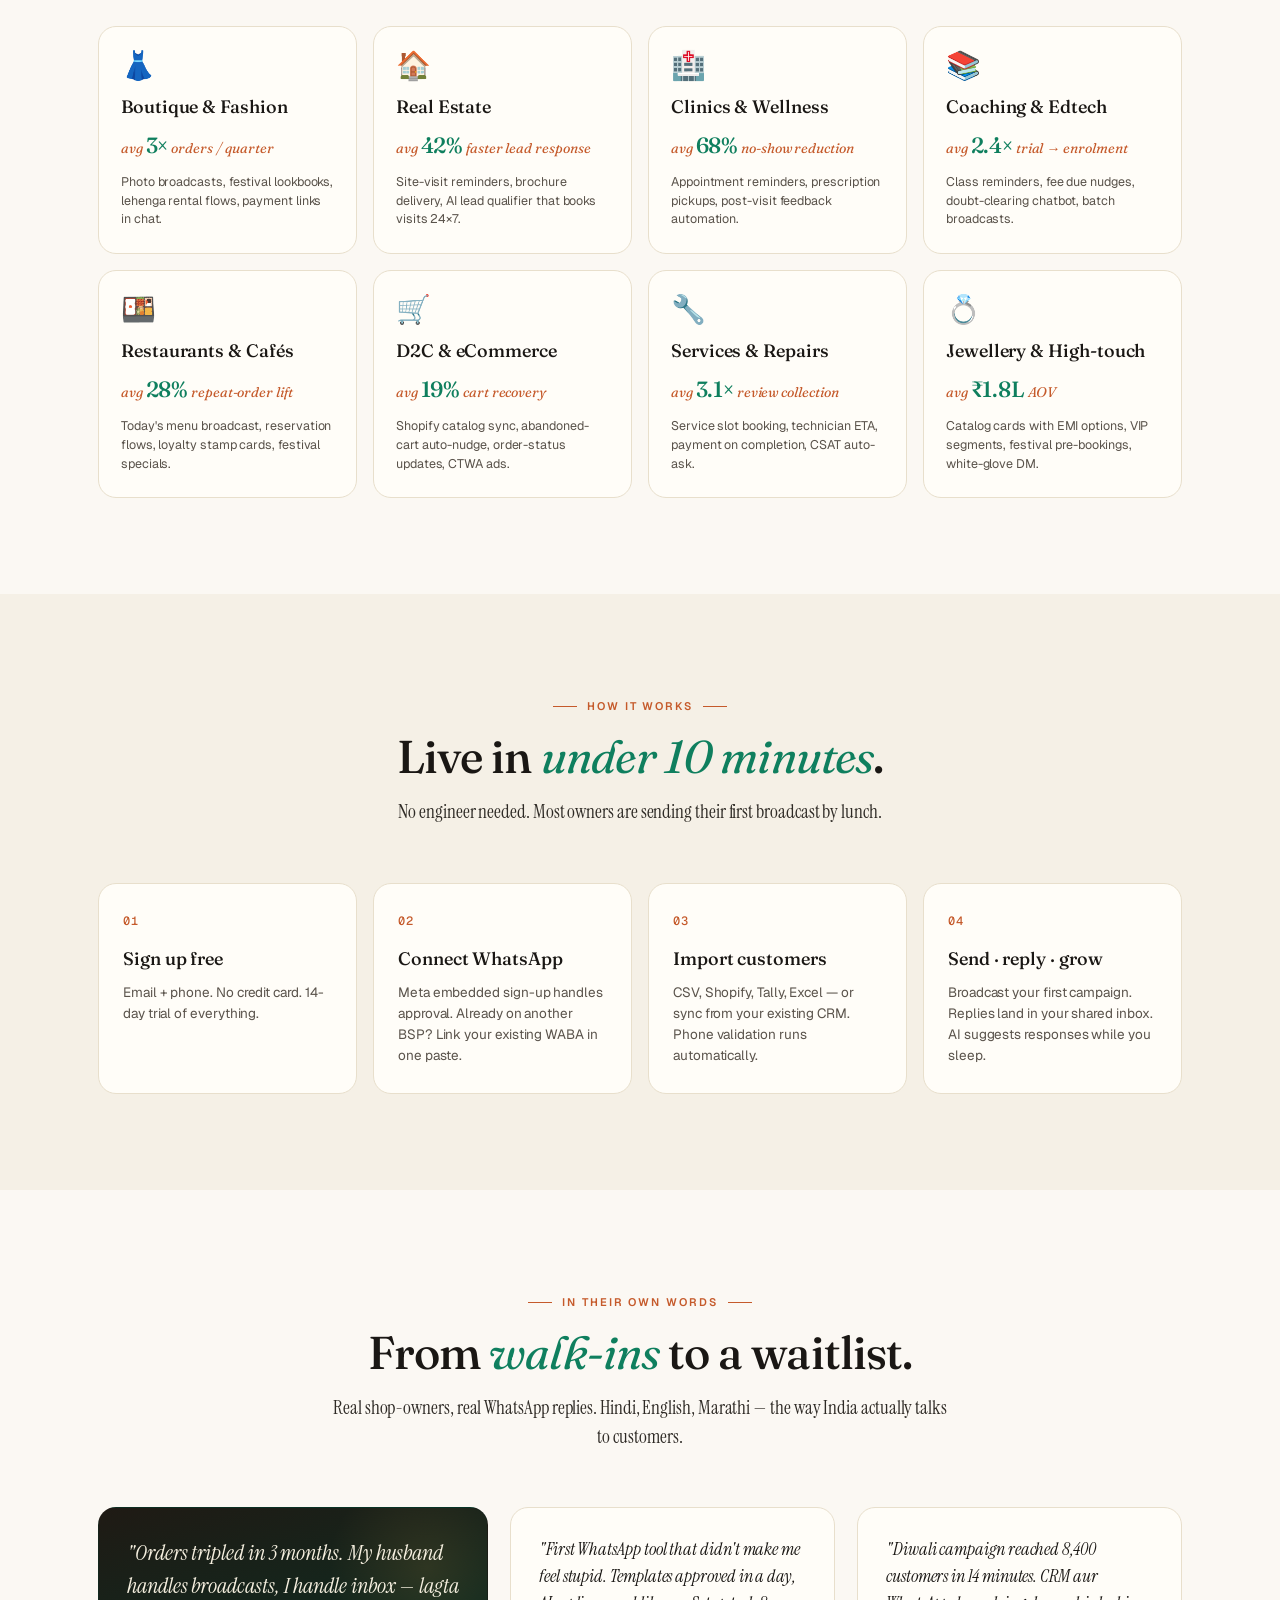
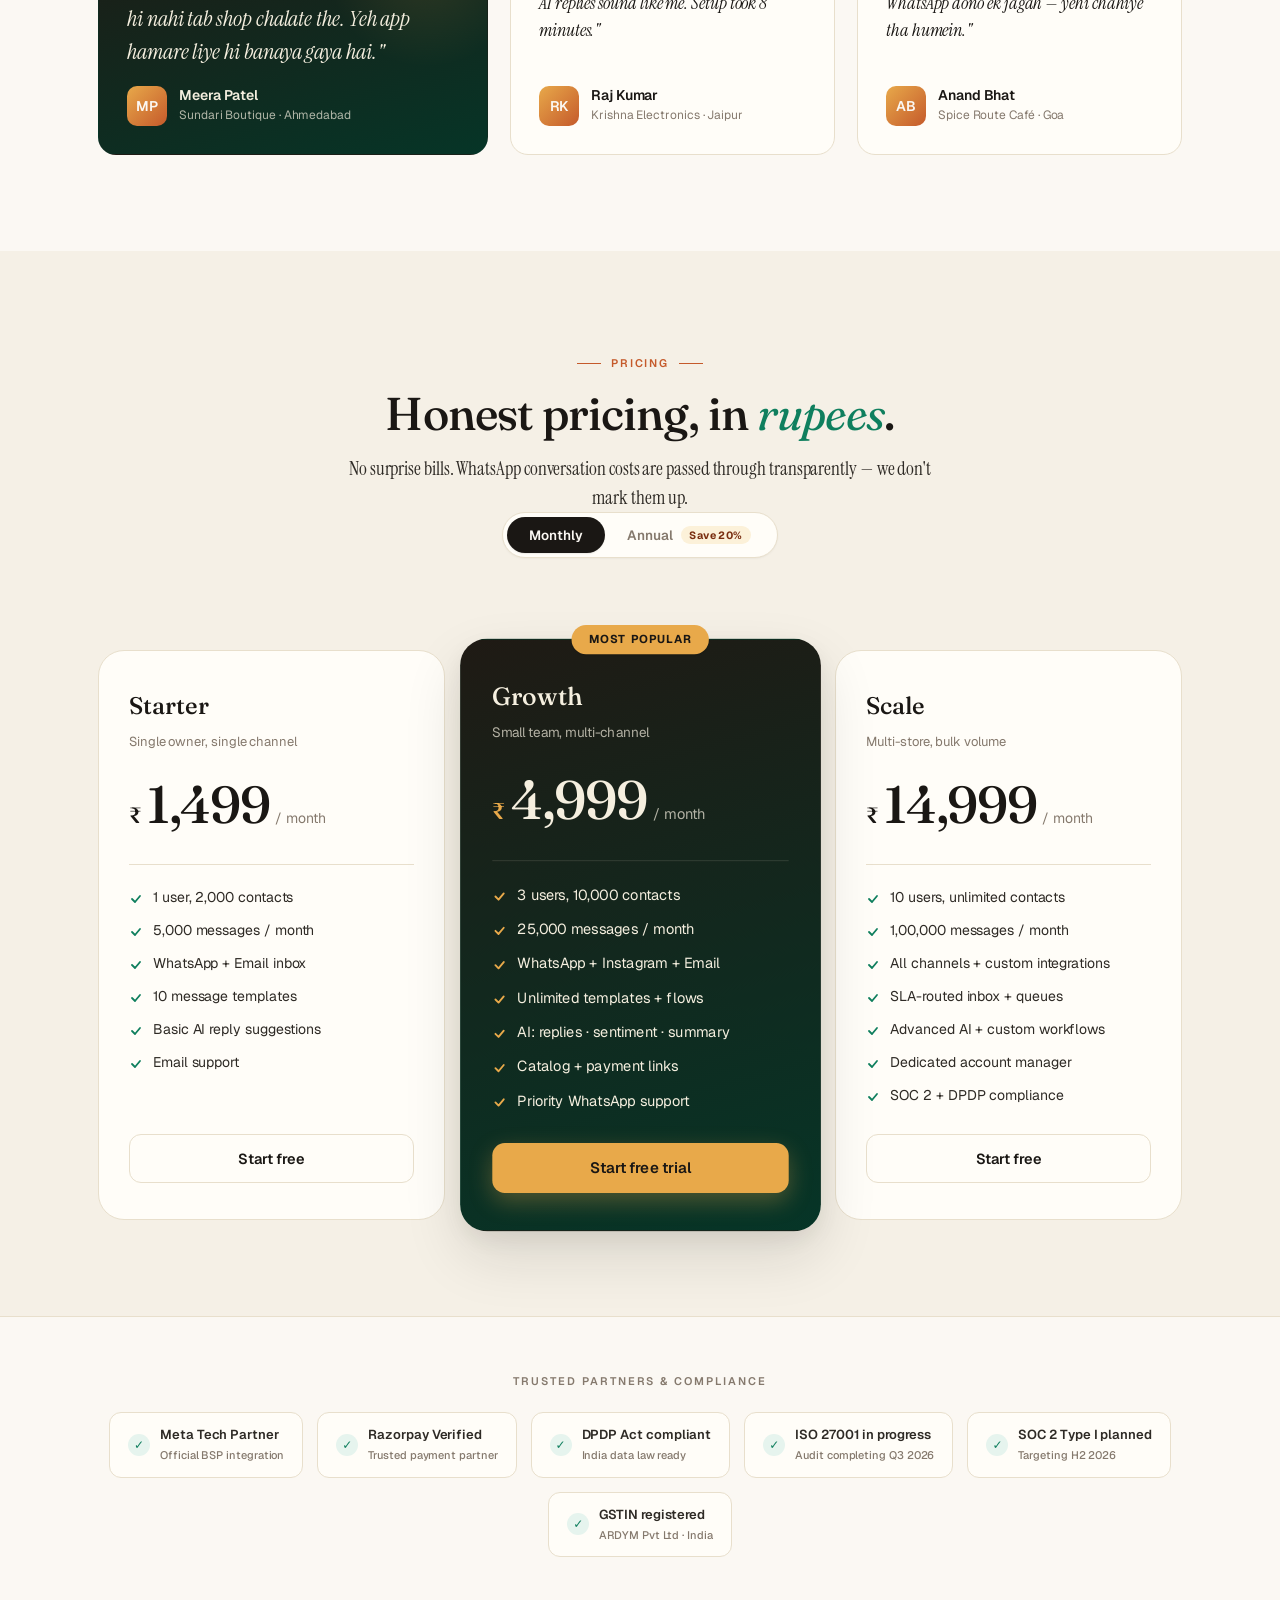
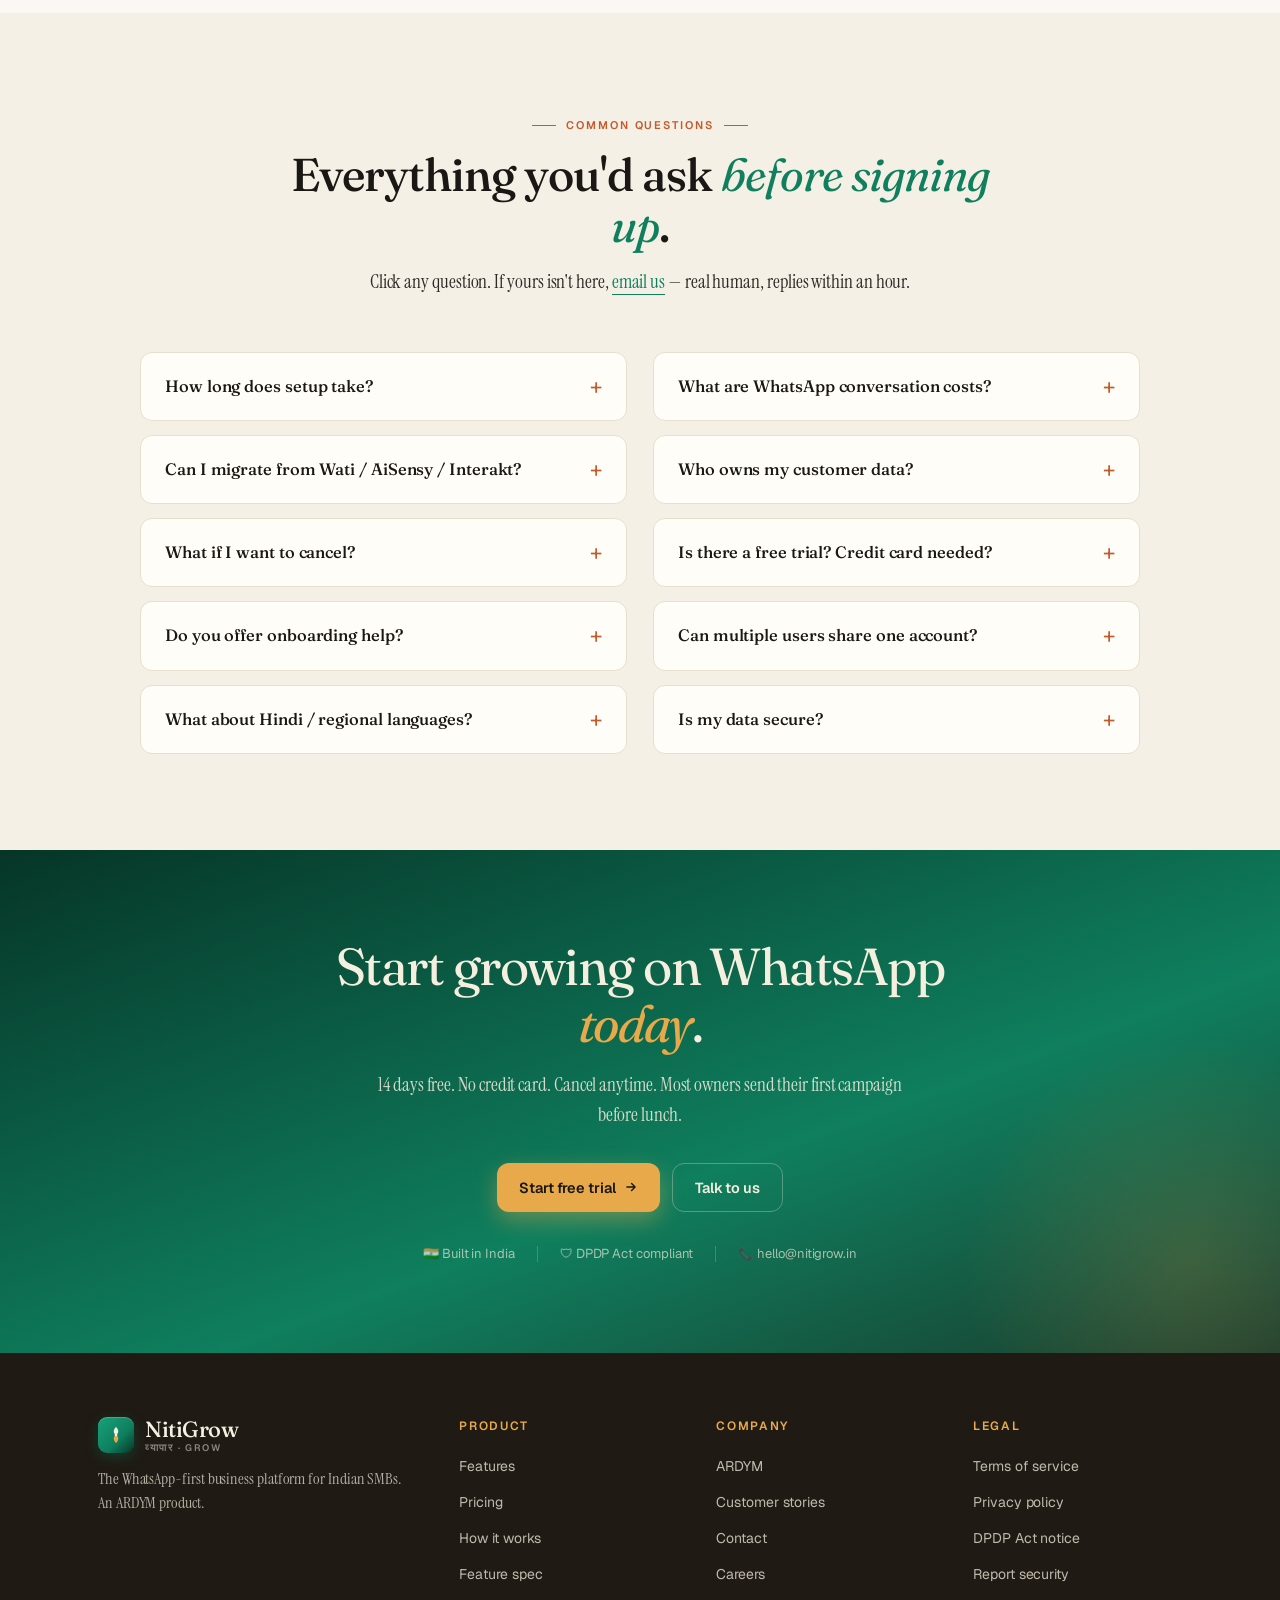
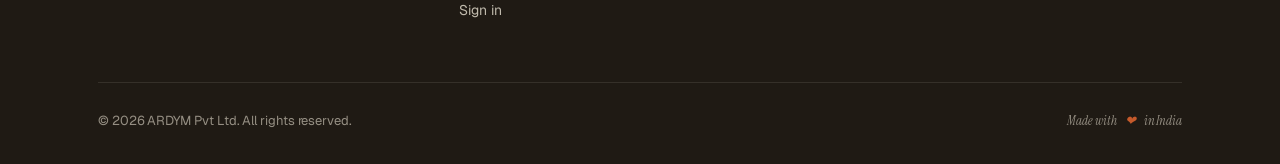
==== commit be63e37f: "feat(landing): warm Indian premium redesign + expanded marketing surface Full visual rebuild matchin" ====
--- a/index.html
+++ b/index.html
@@ -3,542 +3,921 @@
 <head>
   <meta charset="UTF-8" />
   <meta name="viewport" content="width=device-width, initial-scale=1.0" />
-  <meta name="description" content="NitiGrow — WhatsApp marketing & CRM platform for Indian SMBs. Send campaigns, manage inbox, automate follow-ups, and close more deals." />
-  <title>NitiGrow — WhatsApp CRM for Indian Businesses</title>
+  <meta name="description" content="NitiGrow — the WhatsApp marketing & CRM platform built for Indian businesses. Inbox, broadcasts, AI, and onboarding — one warm place." />
+  <meta name="theme-color" content="#0F7F5E" />
+  <title>NitiGrow — WhatsApp marketing, the warm Indian way</title>
   <link rel="stylesheet" href="style.css" />
 </head>
 <body>
 
-  <!-- NAV -->
+  <!-- ─────────── NAV ─────────── -->
   <nav class="nav" id="navbar">
     <div class="container nav-inner">
       <a href="/" class="logo">
-        <div class="logo-icon">
-          <svg width="18" height="18" viewBox="0 0 24 24" fill="none" stroke="#fff" stroke-width="2.5" stroke-linecap="round" stroke-linejoin="round">
-            <path d="M21 11.5a8.38 8.38 0 0 1-.9 3.8 8.5 8.5 0 0 1-7.6 4.7 8.38 8.38 0 0 1-3.8-.9L3 21l1.9-5.7a8.38 8.38 0 0 1-.9-3.8 8.5 8.5 0 0 1 4.7-7.6 8.38 8.38 0 0 1 3.8-.9h.5a8.48 8.48 0 0 1 8 8v.5z"/>
+        <div class="logo-mark">
+          <svg width="20" height="20" viewBox="0 0 20 20" fill="none">
+            <path d="M10 2 C 13 5, 13 8, 10 10 C 7 8, 7 5, 10 2 Z" fill="#F5EFDF"/>
+            <path d="M10 18 C 7 15, 7 12, 10 10 C 13 12, 13 15, 10 18 Z" fill="#E8A94A"/>
+            <circle cx="10" cy="10" r="1.4" fill="#F5EFDF"/>
           </svg>
         </div>
         <div>
-          <div>Niti<span>Grow</span></div>
-          <div class="logo-by">by ARDYM</div>
+          <div>NitiGrow</div>
+          <div class="logo-eyebrow">व्यापार · GROW</div>
         </div>
       </a>
-      <div class="nav-links-desktop nav-links">
-        <a href="#features">Features</a>
+      <div class="nav-links">
+        <a href="#jobs">Features</a>
+        <a href="#commerce">Commerce</a>
+        <a href="#developer">For builders</a>
         <a href="#pricing">Pricing</a>
-        <a href="#how">How It Works</a>
-        <div class="sep"></div>
-        <a href="https://app.nitigrow.in/login" class="btn-outline" style="padding: 8px 18px; font-size: 14px;">Sign In</a>
-        <a href="https://app.nitigrow.in/register" class="btn-primary" style="padding: 8px 18px; font-size: 14px;">Start Free Trial</a>
-      </div>
+        <a href="#proof">Stories</a>
+        <span class="nav-sep"></span>
+        <a href="https://app.nitigrow.in/login" class="btn btn-outline" style="padding: 9px 18px; font-size: 13.5px;">Sign in</a>
+        <a href="https://app.nitigrow.in/register" class="btn btn-primary" style="padding: 9px 18px; font-size: 13.5px;">Start free</a>
+      </div>
+      <button class="nav-mobile-toggle btn-outline" aria-label="Menu">
+        <svg width="20" height="20" viewBox="0 0 24 24" fill="none" stroke="currentColor" stroke-width="2" stroke-linecap="round"><path d="M4 6h16M4 12h16M4 18h16"/></svg>
+      </button>
     </div>
   </nav>
 
-  <!-- HERO -->
+  <!-- ─────────── HERO ─────────── -->
   <section class="hero">
     <div class="container hero-inner">
-      <div class="hero-text">
-        <div class="badge">
-          <span class="badge-dot"></span>
-          Meta Official WhatsApp Business API
-        </div>
-        <h1>Grow your business<br />through <span class="highlight">WhatsApp</span></h1>
-        <p>India's most powerful WhatsApp CRM for SMBs — send campaigns, manage conversations, and close more deals from one simple dashboard.</p>
-
-        <ul class="hero-checklist">
-          <li>
-            <span class="check-icon">
-              <svg width="11" height="11" viewBox="0 0 24 24" fill="none" stroke="#22c55e" stroke-width="3" stroke-linecap="round" stroke-linejoin="round"><polyline points="20 6 9 17 4 12"/></svg>
-            </span>
-            Broadcast campaigns to 1,000s in minutes
-          </li>
-          <li>
-            <span class="check-icon">
-              <svg width="11" height="11" viewBox="0 0 24 24" fill="none" stroke="#22c55e" stroke-width="3" stroke-linecap="round" stroke-linejoin="round"><polyline points="20 6 9 17 4 12"/></svg>
-            </span>
-            Real-time inbox with AI reply suggestions
-          </li>
-          <li>
-            <span class="check-icon">
-              <svg width="11" height="11" viewBox="0 0 24 24" fill="none" stroke="#22c55e" stroke-width="3" stroke-linecap="round" stroke-linejoin="round"><polyline points="20 6 9 17 4 12"/></svg>
-            </span>
-            Template builder with Meta approval flow
-          </li>
-          <li>
-            <span class="check-icon">
-              <svg width="11" height="11" viewBox="0 0 24 24" fill="none" stroke="#22c55e" stroke-width="3" stroke-linecap="round" stroke-linejoin="round"><polyline points="20 6 9 17 4 12"/></svg>
-            </span>
-            Multi-agent RBAC with role-based access
-          </li>
-        </ul>
-
+      <div>
+        <div class="hero-eyebrow">Made for Indian businesses</div>
+        <h1>Every customer,<br/><em>personally</em> attended to.</h1>
+        <p class="hero-lede">
+          NitiGrow is the WhatsApp-first business platform powering 12,400+ small shops, studios, and brands across India. Inbox, broadcasts, AI — one warm place.
+        </p>
         <div class="hero-actions">
-          <a href="https://app.nitigrow.in/register" class="btn-primary btn-lg">
-            <svg width="17" height="17" viewBox="0 0 24 24" fill="none" stroke="currentColor" stroke-width="2.5" stroke-linecap="round" stroke-linejoin="round"><polyline points="13 17 18 12 13 7"/><polyline points="6 17 11 12 6 7"/></svg>
-            Start 14-Day Free Trial
+          <a href="https://app.nitigrow.in/register" class="btn btn-primary">
+            Start free trial
+            <svg width="14" height="14" viewBox="0 0 24 24" fill="none" stroke="currentColor" stroke-width="2.4" stroke-linecap="round" stroke-linejoin="round"><path d="M5 12h14M13 6l6 6-6 6"/></svg>
           </a>
-          <a href="#features" class="btn-ghost btn-lg">
-            See Features
-            <svg width="16" height="16" viewBox="0 0 24 24" fill="none" stroke="currentColor" stroke-width="2.5" stroke-linecap="round" stroke-linejoin="round"><line x1="5" y1="12" x2="19" y2="12"/><polyline points="12 5 19 12 12 19"/></svg>
-          </a>
-        </div>
-        <p class="hero-note">
-          <span>
-            <svg width="13" height="13" viewBox="0 0 24 24" fill="none" stroke="currentColor" stroke-width="2.5" stroke-linecap="round" stroke-linejoin="round"><path d="M12 22s8-4 8-10V5l-8-3-8 3v7c0 6 8 10 8 10z"/></svg>
-            No credit card required
-          </span>
-          <span>
-            <svg width="13" height="13" viewBox="0 0 24 24" fill="none" stroke="currentColor" stroke-width="2.5" stroke-linecap="round" stroke-linejoin="round"><circle cx="12" cy="12" r="10"/><polyline points="12 6 12 12 16 14"/></svg>
-            Setup in 5 minutes
-          </span>
-          <span>
-            <svg width="13" height="13" viewBox="0 0 24 24" fill="none" stroke="currentColor" stroke-width="2.5" stroke-linecap="round" stroke-linejoin="round"><path d="M21 11.5a8.38 8.38 0 0 1-.9 3.8 8.5 8.5 0 0 1-7.6 4.7 8.38 8.38 0 0 1-3.8-.9L3 21l1.9-5.7a8.38 8.38 0 0 1-.9-3.8 8.5 8.5 0 0 1 4.7-7.6 8.38 8.38 0 0 1 3.8-.9h.5a8.48 8.48 0 0 1 8 8v.5z"/></svg>
-            WhatsApp Business API
-          </span>
-        </p>
-      </div>
-
-      <!-- Phone Mock -->
-      <div class="hero-visual">
-        <div class="phone-wrap">
-          <div class="phone-glow"></div>
-          <div class="phone-mock">
+          <a href="#jobs" class="btn btn-outline">See what's inside</a>
+        </div>
+        <div class="hero-trust">
+          <span class="stars">★★★★★</span>
+          <span>4.8 / 5 from 1,200+ businesses</span>
+          <span class="pipe"></span>
+          <span>No credit card · 14 day trial</span>
+        </div>
+      </div>
+
+      <!-- Phone mock + floating cards -->
+      <div class="phone-wrap">
+        <div class="float-card float-card-1">
+          <div class="icon icon-1">
+            <svg width="16" height="16" viewBox="0 0 24 24" fill="none" stroke="currentColor" stroke-width="2" stroke-linecap="round" stroke-linejoin="round"><path d="M22 11.1V12a10 10 0 1 1-5.93-9.14"/><polyline points="22 4 12 14.01 9 11.01"/></svg>
+          </div>
+          <div>
+            <div class="label">8 broadcasts delivered</div>
+            <div class="sub">97% delivery · 2 min ago</div>
+          </div>
+        </div>
+        <div class="float-card float-card-2">
+          <div class="icon icon-2">
+            <svg width="16" height="16" viewBox="0 0 24 24" fill="none" stroke="currentColor" stroke-width="2" stroke-linecap="round" stroke-linejoin="round"><path d="M12 3v4M12 17v4M3 12h4M17 12h4M6 6l2.5 2.5M15.5 15.5 18 18M6 18l2.5-2.5M15.5 8.5 18 6"/></svg>
+          </div>
+          <div>
+            <div class="label">AI suggested 3 replies</div>
+            <div class="sub">Hindi · English · Hinglish</div>
+          </div>
+        </div>
+
+        <div class="phone">
+          <div class="phone-screen">
             <div class="phone-header">
-              <div class="phone-avatar">
-                <svg width="16" height="16" viewBox="0 0 24 24" fill="none" stroke="#fff" stroke-width="2.5" stroke-linecap="round" stroke-linejoin="round"><path d="M21 11.5a8.38 8.38 0 0 1-.9 3.8 8.5 8.5 0 0 1-7.6 4.7 8.38 8.38 0 0 1-3.8-.9L3 21l1.9-5.7a8.38 8.38 0 0 1-.9-3.8 8.5 8.5 0 0 1 4.7-7.6 8.38 8.38 0 0 1 3.8-.9h.5a8.48 8.48 0 0 1 8 8v.5z"/></svg>
+              <div class="phone-avatar">RK</div>
+              <div>
+                <div class="phone-name">Raj Kumar</div>
+                <div class="phone-status">online · last seen now</div>
               </div>
-              <div class="phone-contact">
-                <div class="phone-contact-name">Riya Fashions</div>
-                <div class="phone-contact-status">Online · NitiGrow Inbox</div>
+            </div>
+            <div class="phone-body">
+              <div class="bubble bubble-in">
+                Bhaiya, kya aapke yahaan abhi tak Pongal offer chal raha hai?
+                <div class="bubble-meta">10:42 AM</div>
               </div>
-            </div>
-            <div class="phone-body">
-              <div class="chat-bubble in">
-                Hi! I saw your property listing
-                <span class="chat-time">10:32 AM</span>
+              <div class="bubble bubble-out">
+                Haan ji Raj! 20% off on all sarees till Sunday. Aap kis colour mein interested hain?
+                <div class="bubble-meta">10:43 AM ✓✓</div>
               </div>
-              <div class="chat-bubble out">
-                Thank you! Here are the details you asked for
-                <span class="chat-time">10:33 AM ✓✓</span>
+              <div class="bubble bubble-in">
+                Maroon ya bottle green dikhao
+                <div class="bubble-meta">10:45 AM</div>
               </div>
-              <div class="chat-bubble out">
-                📄 Brochure sent via campaign
-                <span class="chat-time">10:33 AM ✓✓</span>
+              <div class="bubble bubble-out">
+                Sending you 4 options now 📸 All under ₹4,500. Reply STAR for the one you like.
+                <div class="bubble-meta">10:45 AM ✓✓</div>
               </div>
-              <div class="chat-bubble in">
-                Great! Can we schedule a visit?
-                <span class="chat-time">10:35 AM</span>
+              <div class="bubble bubble-in">
+                Pehle wala ⭐ — ye kitne ka hai?
+                <div class="bubble-meta">10:48 AM</div>
               </div>
             </div>
-            <div class="phone-tag">
-              <svg width="12" height="12" viewBox="0 0 24 24" fill="none" stroke="currentColor" stroke-width="2.5" stroke-linecap="round" stroke-linejoin="round"><polyline points="13 2 13 9 20 9"/><polygon points="22 2 2 9 13 9 13 22 22 2"/></svg>
-              AI suggested reply in 2 seconds
-            </div>
-          </div>
-        </div>
-      </div>
-    </div>
-  </section>
-
-  <!-- LOGOS / TRUST BAR -->
-  <section class="logos">
-    <div class="container">
-      <p class="logos-label">Trusted by growing Indian businesses</p>
-      <div class="logos-row">
-        <div class="logo-item">TechBridge Solutions</div>
-        <div class="logo-item">EduFirst Academy</div>
-        <div class="logo-item">Riya Fashions</div>
-        <div class="logo-item">AutoDrive Motors</div>
-        <div class="logo-item">CloudStore India</div>
-        <div class="logo-item">FoodieHub Kitchen</div>
-      </div>
-    </div>
-  </section>
-
-  <!-- STATS -->
+            <div class="phone-composer">
+              <span class="input">Niti suggests: "₹4,299 — pickup or delivery?"</span>
+              <span class="send">
+                <svg width="14" height="14" viewBox="0 0 24 24" fill="currentColor"><path d="M3.4 20.3 21 12 3.4 3.7 3 10l13 2-13 2z"/></svg>
+              </span>
+            </div>
+          </div>
+        </div>
+      </div>
+    </div>
+  </section>
+
+  <!-- ─────────── TRUST BAR ─────────── -->
+  <section class="trust-bar">
+    <div class="container">
+      <div class="trust-label">Trusted by businesses across India</div>
+      <div class="trust-logos">
+        <span>Riya Fashions</span>
+        <span>Krishna Electronics</span>
+        <span>HealthPlus Clinic</span>
+        <span>Patel Real Estate</span>
+        <span>TechBridge</span>
+        <span>Spice Route Café</span>
+      </div>
+    </div>
+  </section>
+
+  <!-- ─────────── STATS ─────────── -->
   <section class="stats">
     <div class="container stats-grid">
       <div class="stat">
-        <div class="stat-value">500+</div>
-        <div class="stat-label">Businesses trust NitiGrow</div>
+        <div class="stat-num">12,400<span class="unit">+</span></div>
+        <div class="stat-label">Businesses growing on NitiGrow</div>
       </div>
       <div class="stat">
-        <div class="stat-value">2M+</div>
-        <div class="stat-label">Messages sent monthly</div>
+        <div class="stat-num">2.1<span class="unit">cr</span></div>
+        <div class="stat-label">Messages delivered every month</div>
       </div>
       <div class="stat">
-        <div class="stat-value">98%</div>
-        <div class="stat-label">WhatsApp delivery rate</div>
+        <div class="stat-num">4.2<span class="unit">min</span></div>
+        <div class="stat-label">Average response time</div>
       </div>
       <div class="stat">
-        <div class="stat-value">4.9★</div>
-        <div class="stat-label">Average customer rating</div>
-      </div>
-    </div>
-  </section>
-
-  <!-- FEATURES -->
-  <section class="features" id="features">
-    <div class="container">
-      <p class="section-eyebrow">Features</p>
-      <h2 class="section-title">Everything you need to grow<br />on WhatsApp</h2>
-      <p class="section-sub">Built for Indian SMBs — simple enough for a one-person team, powerful enough for 50+ agents</p>
+        <div class="stat-num">₹18<span class="unit">cr</span></div>
+        <div class="stat-label">Sales driven for our customers monthly</div>
+      </div>
+    </div>
+  </section>
+
+  <!-- ─────────── JOBS — Sell · Serve · Scale ─────────── -->
+  <section id="jobs" class="section">
+    <div class="container">
+      <div class="section-head">
+        <div class="section-eyebrow">Three jobs, one platform</div>
+        <h2 class="section-title">Everything an Indian SMB needs to <em>sell, serve, and scale</em> on WhatsApp.</h2>
+        <p class="section-lede">No bolt-on tools. No "AI" buzzwords. Three jobs, done end-to-end.</p>
+      </div>
+
+      <div class="jobs-grid">
+        <div class="job">
+          <div class="job-tag job-tag-sell"><span class="dot"></span> Sell</div>
+          <h3>Turn chats into <em>orders</em>.</h3>
+          <p>Broadcast offers, send catalog cards, close payment links — all without leaving WhatsApp.</p>
+          <ul class="job-list">
+            <li>Broadcasts: segments, scheduling, throttling, A/B</li>
+            <li>Click-to-WhatsApp ad attribution (CTWA)</li>
+            <li>Catalog cards + in-chat checkout</li>
+            <li>UPI · Razorpay · Stripe payment links</li>
+            <li>Abandoned-cart auto-recovery</li>
+            <li>Drip + birthday + festival automation</li>
+          </ul>
+        </div>
+
+        <div class="job">
+          <div class="job-tag job-tag-serve"><span class="dot"></span> Serve</div>
+          <h3>Reply <em>fast</em>, with care.</h3>
+          <p>Shared multi-agent inbox across WhatsApp, Instagram, and email — with AI on tap.</p>
+          <ul class="job-list">
+            <li>Unified inbox: WhatsApp + Instagram + Email</li>
+            <li>AI reply suggestions in Hindi · English · Hinglish</li>
+            <li>Saved replies (/shortcuts) + canned templates</li>
+            <li>Internal notes, mentions, ticket assignment</li>
+            <li>Voice-note transcription + thread summaries</li>
+            <li>Sentiment alerts + 24h window warnings</li>
+          </ul>
+        </div>
+
+        <div class="job">
+          <div class="job-tag job-tag-scale"><span class="dot"></span> Scale</div>
+          <h3>Automate, then <em>measure</em>.</h3>
+          <p>No-code chatbots, knowledge-base RAG, lead qualifier — plus dashboards that tell the truth.</p>
+          <ul class="job-list">
+            <li>Visual chatbot flow builder (no code)</li>
+            <li>AI knowledge base from your PDFs · websites</li>
+            <li>AI lead qualifier · books appointments solo</li>
+            <li>SLA routing + queue dashboard</li>
+            <li>Cohort retention · CSAT · agent leaderboard</li>
+            <li>Full audit log · DPDP-Act compliant</li>
+          </ul>
+        </div>
+      </div>
+    </div>
+  </section>
+
+  <!-- ─────────── COMMERCE ─────────── -->
+  <section id="commerce" class="section commerce">
+    <div class="container commerce-inner">
+      <div>
+        <div class="hero-eyebrow" style="margin-bottom: 16px;">Commerce</div>
+        <h2>Your shop, <em>inside</em> WhatsApp.</h2>
+        <p class="commerce-lede">
+          Catalog sync from Shopify, WooCommerce, or Tally. Cards open in-chat. Customers tap to buy. Payment links auto-generate. Abandoned carts get a friendly nudge.
+        </p>
+        <div class="commerce-chips">
+          <div class="commerce-chip">
+            <div class="icon">🛒</div>
+            <div>
+              <div class="label">Catalog in chat</div>
+              <div class="sub">Single product or multi-card carousel</div>
+            </div>
+          </div>
+          <div class="commerce-chip">
+            <div class="icon">🔁</div>
+            <div>
+              <div class="label">Cart recovery</div>
+              <div class="sub">Auto-nudge after 30 min · 24h · 3d</div>
+            </div>
+          </div>
+          <div class="commerce-chip">
+            <div class="icon">📋</div>
+            <div>
+              <div class="label">WhatsApp Flows</div>
+              <div class="sub">Native multi-step forms in chat</div>
+            </div>
+          </div>
+          <div class="commerce-chip">
+            <div class="icon">📊</div>
+            <div>
+              <div class="label">CTWA attribution</div>
+              <div class="sub">Track ads → chat → sale</div>
+            </div>
+          </div>
+        </div>
+      </div>
+
+      <div class="product-mock">
+        <div class="gallery"></div>
+        <div class="body">
+          <div class="product-name">Banarasi silk · Maroon</div>
+          <div class="sku">SKU · BSR-2078</div>
+          <div class="price-row">
+            <span class="price">₹4,299</span>
+            <span class="strike">₹5,499</span>
+            <span class="stock">● 7 in stock</span>
+          </div>
+        </div>
+        <div class="actions">
+          <a class="btn btn-outline">View details</a>
+          <a class="btn btn-primary">Buy now</a>
+        </div>
+      </div>
+    </div>
+  </section>
+
+  <!-- ─────────── INDIA STRIP ─────────── -->
+  <section class="india-strip">
+    <div class="container india-strip-inner">
+      <div>
+        <div class="eyebrow">Built in India · For India</div>
+        <h3>Fluent in <em>how India sells</em>.</h3>
+      </div>
+      <div class="india-pills">
+        <div class="india-pill">
+          <div class="label"><span class="badge-ic">🛡</span> DPDP Act</div>
+          <div class="sub">Consent logs, right-to-erasure, opt-out keywords — built in.</div>
+        </div>
+        <div class="india-pill">
+          <div class="label"><span class="badge-ic">💳</span> UPI · Razorpay</div>
+          <div class="sub">UPI, cards, NEFT, EMI — pay-in-chat the way India pays.</div>
+        </div>
+        <div class="india-pill">
+          <div class="label"><span class="badge-ic">🧾</span> GSTIN invoicing</div>
+          <div class="sub">Auto-generated GST-compliant invoices per tenant.</div>
+        </div>
+        <div class="india-pill">
+          <div class="label"><span class="badge-ic">📵</span> DND scrubbed</div>
+          <div class="sub">Numbers checked against TRAI DND before every send.</div>
+        </div>
+        <div class="india-pill">
+          <div class="label"><span class="badge-ic">🪔</span> Festival calendar</div>
+          <div class="sub">Diwali, Holi, Pongal, Eid — auto-schedule the right wish.</div>
+        </div>
+        <div class="india-pill">
+          <div class="label"><span class="badge-ic">हि</span> हिन्दी UI</div>
+          <div class="sub">Full Devanagari interface. More Indic languages rolling out.</div>
+        </div>
+      </div>
+    </div>
+  </section>
+
+  <!-- ─────────── INTEGRATIONS ─────────── -->
+  <section class="integrations">
+    <div class="container">
+      <h4>Plays nice with your stack.</h4>
+      <p class="sub">One-click sync with the tools Indian SMBs already use.</p>
+      <div class="integration-logos">
+        <span class="integration-chip"><span class="ic">S</span> Shopify</span>
+        <span class="integration-chip"><span class="ic">W</span> WooCommerce</span>
+        <span class="integration-chip"><span class="ic">R</span> Razorpay</span>
+        <span class="integration-chip"><span class="ic">Z</span> Zoho CRM</span>
+        <span class="integration-chip"><span class="ic">Z</span> Zapier</span>
+        <span class="integration-chip"><span class="ic">G</span> Google Sheets</span>
+        <span class="integration-chip"><span class="ic">T</span> Tally</span>
+        <span class="integration-chip"><span class="ic">M</span> Meta Ads</span>
+        <span class="integration-chip"><span class="ic">F</span> FreshDesk</span>
+        <span class="integration-chip"><span class="ic">I</span> Instagram</span>
+      </div>
+    </div>
+  </section>
+
+  <!-- ─────────── DEVELOPER / MOBILE ─────────── -->
+  <section id="developer" class="section">
+    <div class="container">
+      <div class="section-head">
+        <div class="section-eyebrow">For builders</div>
+        <h2 class="section-title">SDKs, APIs, and apps for <em>the way you build</em>.</h2>
+        <p class="section-lede">Drop NitiGrow into your existing site or app. Or use our native mobile apps to run things from your phone.</p>
+      </div>
+      <div class="dev-grid">
+        <div class="dev-card">
+          <div class="dev-eyebrow">SDK + API</div>
+          <h3>Embed NitiGrow <em>anywhere</em>.</h3>
+          <p>JavaScript widget for your website. Native SDKs for Android and iOS apps. REST API for everything else. White-label option for agencies and resellers.</p>
+          <div class="meta">
+            <span class="dev-meta-chip"><span class="mono">JS</span> Web widget</span>
+            <span class="dev-meta-chip"><span class="mono">KT</span> Android SDK</span>
+            <span class="dev-meta-chip"><span class="mono">SW</span> iOS SDK</span>
+            <span class="dev-meta-chip"><span class="mono">API</span> REST + Webhooks</span>
+            <span class="dev-meta-chip"><span class="mono">/docs</span> OpenAPI + Postman</span>
+            <span class="dev-meta-chip"><span class="mono">WL</span> White-label</span>
+          </div>
+        </div>
+        <div class="dev-card dev-card-dark">
+          <div class="dev-eyebrow">Mobile apps</div>
+          <h3>Run your shop from <em>your phone</em>.</h3>
+          <p>Native iOS and Android apps for owners and agents. Push notifications, offline draft replies, biometric login. Free with every plan.</p>
+          <div class="meta">
+            <span class="dev-meta-chip"><span class="mono">iOS</span> SwiftUI · 15+</span>
+            <span class="dev-meta-chip"><span class="mono">Android</span> Kotlin · 24+</span>
+            <span class="dev-meta-chip"><span class="mono">Push</span> APNs + FCM</span>
+            <span class="dev-meta-chip"><span class="mono">Offline</span> Drafts + sync</span>
+            <span class="dev-meta-chip"><span class="mono">Bio</span> Face ID / Fingerprint</span>
+          </div>
+        </div>
+      </div>
+    </div>
+  </section>
+
+  <!-- ─────────── ORIGINAL FEATURES (hidden — superseded by Jobs) ─────────── -->
+  <section id="features" class="section" hidden>
+    <div class="container">
+      <div class="section-head">
+        <div class="section-eyebrow">What's inside</div>
+        <h2 class="section-title">Every WhatsApp tool an Indian SMB <em>actually</em> needs.</h2>
+        <p class="section-lede">No bloat. No "AI" buzzwords. Just the six things you reach for every day — built warm, fast, and in your language.</p>
+      </div>
+
       <div class="features-grid">
-
-        <div class="feature-card">
-          <div class="feature-icon-wrap">
-            <svg width="20" height="20" viewBox="0 0 24 24" fill="none" stroke="currentColor" stroke-width="2" stroke-linecap="round" stroke-linejoin="round"><path d="M21 15a2 2 0 0 1-2 2H7l-4 4V5a2 2 0 0 1 2-2h14a2 2 0 0 1 2 2z"/></svg>
-          </div>
-          <h3>Shared Team Inbox</h3>
-          <p>All WhatsApp conversations in one place. Assign chats to agents, add notes, track status, and never miss a lead.</p>
-        </div>
-
-        <div class="feature-card">
-          <div class="feature-icon-wrap">
-            <svg width="20" height="20" viewBox="0 0 24 24" fill="none" stroke="currentColor" stroke-width="2" stroke-linecap="round" stroke-linejoin="round"><polygon points="22 3 2 3 10 12.46 10 19 14 21 14 12.46 22 3"/></svg>
-          </div>
-          <h3>Bulk Campaigns</h3>
-          <p>Send promotional messages to thousands of contacts at once using Meta-approved templates with real-time delivery tracking.</p>
-        </div>
-
-        <div class="feature-card">
-          <div class="feature-icon-wrap">
-            <svg width="20" height="20" viewBox="0 0 24 24" fill="none" stroke="currentColor" stroke-width="2" stroke-linecap="round" stroke-linejoin="round"><path d="M17 21v-2a4 4 0 0 0-4-4H5a4 4 0 0 0-4 4v2"/><circle cx="9" cy="7" r="4"/><path d="M23 21v-2a4 4 0 0 0-3-3.87"/><path d="M16 3.13a4 4 0 0 1 0 7.75"/></svg>
-          </div>
-          <h3>Contact Management</h3>
-          <p>Tag contacts, track lead status (hot/warm/cold), import via CSV, and segment your audience for targeted campaigns.</p>
-        </div>
-
-        <div class="feature-card">
-          <div class="feature-icon-wrap">
-            <svg width="20" height="20" viewBox="0 0 24 24" fill="none" stroke="currentColor" stroke-width="2" stroke-linecap="round" stroke-linejoin="round"><rect x="9" y="9" width="13" height="13" rx="2" ry="2"/><path d="M5 15H4a2 2 0 0 1-2-2V4a2 2 0 0 1 2-2h9a2 2 0 0 1 2 2v1"/></svg>
-          </div>
-          <h3>Message Templates</h3>
-          <p>Create and submit templates to Meta directly from NitiGrow. Track approval status in real time with one-click resubmit.</p>
-        </div>
-
-        <div class="feature-card">
-          <div class="feature-icon-wrap">
-            <svg width="20" height="20" viewBox="0 0 24 24" fill="none" stroke="currentColor" stroke-width="2" stroke-linecap="round" stroke-linejoin="round"><polyline points="13 2 13 9 20 9"/><polygon points="22 2 2 9 13 9 13 22 22 2"/></svg>
-          </div>
-          <h3>AI Smart Replies</h3>
-          <p>Claude-powered reply suggestions based on conversation context. Reply faster, sound more professional, convert more leads.</p>
-        </div>
-
-        <div class="feature-card">
-          <div class="feature-icon-wrap">
-            <svg width="20" height="20" viewBox="0 0 24 24" fill="none" stroke="currentColor" stroke-width="2" stroke-linecap="round" stroke-linejoin="round"><line x1="18" y1="20" x2="18" y2="10"/><line x1="12" y1="20" x2="12" y2="4"/><line x1="6" y1="20" x2="6" y2="14"/></svg>
-          </div>
-          <h3>Campaign Analytics</h3>
-          <p>Track sent, delivered, read, and reply rates per campaign. See what works and optimize your next broadcast for better ROI.</p>
-        </div>
-
-      </div>
-    </div>
-  </section>
-
-  <!-- HOW IT WORKS -->
-  <section class="how" id="how">
-    <div class="container">
-      <p class="section-eyebrow">How It Works</p>
-      <h2 class="section-title">Get started in 3 simple steps</h2>
-      <p class="section-sub">No technical expertise required. Most businesses are sending their first campaign within the same day.</p>
-      <div class="steps-grid">
+        <div class="feature">
+          <div class="feature-icon feature-icon-brand">
+            <svg width="22" height="22" viewBox="0 0 24 24" fill="none" stroke="currentColor" stroke-width="1.75" stroke-linecap="round" stroke-linejoin="round"><path d="M21 12H3"/><path d="M21 12v7a2 2 0 0 1-2 2H5a2 2 0 0 1-2-2v-7"/><path d="M3 12 5 4h14l2 8"/></svg>
+          </div>
+          <h3>Unified inbox</h3>
+          <p>WhatsApp, Instagram, and email in one window. Your team replies side-by-side with internal notes, tags, and 24-hour window alerts. Built to feel as fast as WhatsApp itself.</p>
+        </div>
+
+        <div class="feature">
+          <div class="feature-icon feature-icon-accent">
+            <svg width="22" height="22" viewBox="0 0 24 24" fill="none" stroke="currentColor" stroke-width="1.75" stroke-linecap="round" stroke-linejoin="round"><path d="M3 11v2a2 2 0 0 0 2 2h2l4 4V5L7 9H5a2 2 0 0 0-2 2z"/><path d="M15 7a5 5 0 0 1 0 10"/></svg>
+          </div>
+          <h3>Broadcasts that land</h3>
+          <p>Meta-compliant templates, segmented audiences, send-time scheduling, and real-time delivery / read / reply stats. We handle the rate limits so you don't get throttled.</p>
+        </div>
+
+        <div class="feature">
+          <div class="feature-icon feature-icon-turmeric">
+            <svg width="22" height="22" viewBox="0 0 24 24" fill="none" stroke="currentColor" stroke-width="1.75" stroke-linecap="round" stroke-linejoin="round"><path d="M12 3v4M12 17v4M3 12h4M17 12h4M6 6l2.5 2.5M15.5 15.5 18 18M6 18l2.5-2.5M15.5 8.5 18 6"/></svg>
+          </div>
+          <h3>AI that speaks Indian</h3>
+          <p>Reply suggestions in Hindi, English, and Hinglish. Sentiment detection, thread summaries, and an AI lead qualifier that books appointments without you typing.</p>
+        </div>
+
+        <div class="feature">
+          <div class="feature-icon feature-icon-brand">
+            <svg width="22" height="22" viewBox="0 0 24 24" fill="none" stroke="currentColor" stroke-width="1.75" stroke-linecap="round" stroke-linejoin="round"><rect x="4" y="8" width="16" height="12" rx="3"/><circle cx="9" cy="14" r="1"/><circle cx="15" cy="14" r="1"/><path d="M12 3v5"/></svg>
+          </div>
+          <h3>Chatbots, no code</h3>
+          <p>Visual flow builder for FAQs, order tracking, lead capture, after-hours auto-replies. Trigger on keywords, ads, or webhooks. Hand off to a human anytime.</p>
+        </div>
+
+        <div class="feature">
+          <div class="feature-icon feature-icon-accent">
+            <svg width="22" height="22" viewBox="0 0 24 24" fill="none" stroke="currentColor" stroke-width="1.75" stroke-linecap="round" stroke-linejoin="round"><path d="M3 3v18h18"/><path d="M7 15l4-4 4 4 4-8"/></svg>
+          </div>
+          <h3>Stories your owner reads</h3>
+          <p>One-screen dashboard: MRR, response times, top templates, agent leaderboard. Cohort retention, plan distribution, CSAT trends — without exporting to Excel.</p>
+        </div>
+
+        <div class="feature">
+          <div class="feature-icon feature-icon-turmeric">
+            <svg width="22" height="22" viewBox="0 0 24 24" fill="none" stroke="currentColor" stroke-width="1.75" stroke-linecap="round" stroke-linejoin="round"><path d="M3 10h18M7 15h1m4 0h1m-7 4h12a3 3 0 0 0 3-3V8a3 3 0 0 0-3-3H6a3 3 0 0 0-3 3v8a3 3 0 0 0 3 3z"/></svg>
+          </div>
+          <h3>UPI + Razorpay billing</h3>
+          <p>Send a payment link inside the chat. UPI, cards, NEFT, EMI. GSTIN-compliant invoices auto-generated. Plan upgrades happen without leaving WhatsApp.</p>
+        </div>
+      </div>
+    </div>
+  </section>
+
+  <!-- ─────────── INDUSTRIES ─────────── -->
+  <section id="industries" class="section">
+    <div class="container">
+      <div class="section-head">
+        <div class="section-eyebrow">Made for your shop</div>
+        <h2 class="section-title">Whatever you sell, NitiGrow already <em>knows your playbook</em>.</h2>
+        <p class="section-lede">Pre-built templates, automations, and benchmarks for 8 industries. Plug in your data and you're sending campaigns the same day.</p>
+      </div>
+
+      <div class="industries-grid">
+        <div class="industry">
+          <div class="ico">👗</div>
+          <h4>Boutique &amp; Fashion</h4>
+          <div class="roi">avg <span class="num">3×</span> orders / quarter</div>
+          <p>Photo broadcasts, festival lookbooks, lehenga rental flows, payment links in chat.</p>
+        </div>
+        <div class="industry">
+          <div class="ico">🏠</div>
+          <h4>Real Estate</h4>
+          <div class="roi">avg <span class="num">42%</span> faster lead response</div>
+          <p>Site-visit reminders, brochure delivery, AI lead qualifier that books visits 24×7.</p>
+        </div>
+        <div class="industry">
+          <div class="ico">🏥</div>
+          <h4>Clinics &amp; Wellness</h4>
+          <div class="roi">avg <span class="num">68%</span> no-show reduction</div>
+          <p>Appointment reminders, prescription pickups, post-visit feedback automation.</p>
+        </div>
+        <div class="industry">
+          <div class="ico">📚</div>
+          <h4>Coaching &amp; Edtech</h4>
+          <div class="roi">avg <span class="num">2.4×</span> trial → enrolment</div>
+          <p>Class reminders, fee due nudges, doubt-clearing chatbot, batch broadcasts.</p>
+        </div>
+        <div class="industry">
+          <div class="ico">🍱</div>
+          <h4>Restaurants &amp; Cafés</h4>
+          <div class="roi">avg <span class="num">28%</span> repeat-order lift</div>
+          <p>Today's menu broadcast, reservation flows, loyalty stamp cards, festival specials.</p>
+        </div>
+        <div class="industry">
+          <div class="ico">🛒</div>
+          <h4>D2C &amp; eCommerce</h4>
+          <div class="roi">avg <span class="num">19%</span> cart recovery</div>
+          <p>Shopify catalog sync, abandoned-cart auto-nudge, order-status updates, CTWA ads.</p>
+        </div>
+        <div class="industry">
+          <div class="ico">🔧</div>
+          <h4>Services &amp; Repairs</h4>
+          <div class="roi">avg <span class="num">3.1×</span> review collection</div>
+          <p>Service slot booking, technician ETA, payment on completion, CSAT auto-ask.</p>
+        </div>
+        <div class="industry">
+          <div class="ico">💍</div>
+          <h4>Jewellery &amp; High-touch</h4>
+          <div class="roi">avg <span class="num">₹1.8L</span> AOV</div>
+          <p>Catalog cards with EMI options, VIP segments, festival pre-bookings, white-glove DM.</p>
+        </div>
+      </div>
+    </div>
+  </section>
+
+  <!-- ─────────── HOW IT WORKS ─────────── -->
+  <section id="how" class="section">
+    <div class="container">
+      <div class="section-head">
+        <div class="section-eyebrow">How it works</div>
+        <h2 class="section-title">Live in <em>under 10 minutes</em>.</h2>
+        <p class="section-lede">No engineer needed. Most owners are sending their first broadcast by lunch.</p>
+      </div>
+
+      <div class="steps">
         <div class="step">
-          <div class="step-num">1</div>
-          <h3>Connect Your WhatsApp</h3>
-          <p>Link your WhatsApp Business number via Meta's official API. Guided setup takes less than 5 minutes — no coding required.</p>
+          <h4>Sign up free</h4>
+          <p>Email + phone. No credit card. 14-day trial of everything.</p>
         </div>
         <div class="step">
-          <div class="step-num">2</div>
-          <h3>Import Your Contacts</h3>
-          <p>Upload your CSV or sync from your existing tools. Tag, segment, and label your contacts however works for your business.</p>
+          <h4>Connect WhatsApp</h4>
+          <p>Meta embedded sign-up handles approval. Already on another BSP? Link your existing WABA in one paste.</p>
         </div>
         <div class="step">
-          <div class="step-num">3</div>
-          <h3>Send &amp; Track</h3>
-          <p>Launch your first campaign in minutes. Watch delivery, read, and reply rates in real time and manage replies in your inbox.</p>
-        </div>
-      </div>
-    </div>
-  </section>
-
-  <!-- SOCIAL PROOF -->
-  <section class="social-proof">
-    <div class="container">
-      <p class="section-eyebrow">Customer Stories</p>
-      <h2 class="section-title">Loved by Indian businesses</h2>
-      <p class="section-sub">Join 500+ SMBs who use NitiGrow to grow their business through WhatsApp</p>
-      <div class="testimonials-grid">
-
-        <div class="testimonial-card">
-          <div class="stars">
-            <svg width="14" height="14" viewBox="0 0 24 24" fill="currentColor"><polygon points="12 2 15.09 8.26 22 9.27 17 14.14 18.18 21.02 12 17.77 5.82 21.02 7 14.14 2 9.27 8.91 8.26 12 2"/></svg>
-            <svg width="14" height="14" viewBox="0 0 24 24" fill="currentColor"><polygon points="12 2 15.09 8.26 22 9.27 17 14.14 18.18 21.02 12 17.77 5.82 21.02 7 14.14 2 9.27 8.91 8.26 12 2"/></svg>
-            <svg width="14" height="14" viewBox="0 0 24 24" fill="currentColor"><polygon points="12 2 15.09 8.26 22 9.27 17 14.14 18.18 21.02 12 17.77 5.82 21.02 7 14.14 2 9.27 8.91 8.26 12 2"/></svg>
-            <svg width="14" height="14" viewBox="0 0 24 24" fill="currentColor"><polygon points="12 2 15.09 8.26 22 9.27 17 14.14 18.18 21.02 12 17.77 5.82 21.02 7 14.14 2 9.27 8.91 8.26 12 2"/></svg>
-            <svg width="14" height="14" viewBox="0 0 24 24" fill="currentColor"><polygon points="12 2 15.09 8.26 22 9.27 17 14.14 18.18 21.02 12 17.77 5.82 21.02 7 14.14 2 9.27 8.91 8.26 12 2"/></svg>
-          </div>
-          <p class="testimonial-text">"We went from replying to 20 WhatsApp messages a day manually to running campaigns for 3,000+ customers. NitiGrow changed how we do business."</p>
+          <h4>Import customers</h4>
+          <p>CSV, Shopify, Tally, Excel — or sync from your existing CRM. Phone validation runs automatically.</p>
+        </div>
+        <div class="step">
+          <h4>Send · reply · grow</h4>
+          <p>Broadcast your first campaign. Replies land in your shared inbox. AI suggests responses while you sleep.</p>
+        </div>
+      </div>
+    </div>
+  </section>
+
+  <!-- ─────────── TESTIMONIALS ─────────── -->
+  <section id="proof" class="section">
+    <div class="container">
+      <div class="section-head">
+        <div class="section-eyebrow">In their own words</div>
+        <h2 class="section-title">From <em>walk-ins</em> to a waitlist.</h2>
+        <p class="section-lede">Real shop-owners, real WhatsApp replies. Hindi, English, Marathi — the way India actually talks to customers.</p>
+      </div>
+
+      <div class="testimonials">
+        <div class="testimonial testimonial-featured">
+          <p class="testimonial-quote">
+            "Orders tripled in 3 months. My husband handles broadcasts, I handle inbox — lagta hi nahi tab shop chalate the. Yeh app hamare liye hi banaya gaya hai."
+          </p>
           <div class="testimonial-author">
-            <div class="author-avatar">R</div>
+            <div class="author-avatar">MP</div>
             <div>
-              <div class="author-name">Rahul Mehta</div>
-              <div class="author-biz">Riya Fashions, Mumbai</div>
-            </div>
-          </div>
-        </div>
-
-        <div class="testimonial-card">
-          <div class="stars">
-            <svg width="14" height="14" viewBox="0 0 24 24" fill="currentColor"><polygon points="12 2 15.09 8.26 22 9.27 17 14.14 18.18 21.02 12 17.77 5.82 21.02 7 14.14 2 9.27 8.91 8.26 12 2"/></svg>
-            <svg width="14" height="14" viewBox="0 0 24 24" fill="currentColor"><polygon points="12 2 15.09 8.26 22 9.27 17 14.14 18.18 21.02 12 17.77 5.82 21.02 7 14.14 2 9.27 8.91 8.26 12 2"/></svg>
-            <svg width="14" height="14" viewBox="0 0 24 24" fill="currentColor"><polygon points="12 2 15.09 8.26 22 9.27 17 14.14 18.18 21.02 12 17.77 5.82 21.02 7 14.14 2 9.27 8.91 8.26 12 2"/></svg>
-            <svg width="14" height="14" viewBox="0 0 24 24" fill="currentColor"><polygon points="12 2 15.09 8.26 22 9.27 17 14.14 18.18 21.02 12 17.77 5.82 21.02 7 14.14 2 9.27 8.91 8.26 12 2"/></svg>
-            <svg width="14" height="14" viewBox="0 0 24 24" fill="currentColor"><polygon points="12 2 15.09 8.26 22 9.27 17 14.14 18.18 21.02 12 17.77 5.82 21.02 7 14.14 2 9.27 8.91 8.26 12 2"/></svg>
-          </div>
-          <p class="testimonial-text">"Our admissions team uses NitiGrow to follow up with every enquiry on WhatsApp. Conversion rate went up 40% in the first month. Simple to use, powerful results."</p>
+              <div class="author-name">Meera Patel</div>
+              <div class="author-biz">Sundari Boutique · Ahmedabad</div>
+            </div>
+          </div>
+        </div>
+
+        <div class="testimonial">
+          <p class="testimonial-quote">
+            "First WhatsApp tool that didn't make me feel stupid. Templates approved in a day, AI replies sound like me. Setup took 8 minutes."
+          </p>
           <div class="testimonial-author">
-            <div class="author-avatar" style="background: linear-gradient(135deg, #0ea5e9, #6366f1);">P</div>
+            <div class="author-avatar">RK</div>
             <div>
-              <div class="author-name">Priya Sharma</div>
-              <div class="author-biz">EduFirst Academy, Pune</div>
-            </div>
-          </div>
-        </div>
-
-        <div class="testimonial-card">
-          <div class="stars">
-            <svg width="14" height="14" viewBox="0 0 24 24" fill="currentColor"><polygon points="12 2 15.09 8.26 22 9.27 17 14.14 18.18 21.02 12 17.77 5.82 21.02 7 14.14 2 9.27 8.91 8.26 12 2"/></svg>
-            <svg width="14" height="14" viewBox="0 0 24 24" fill="currentColor"><polygon points="12 2 15.09 8.26 22 9.27 17 14.14 18.18 21.02 12 17.77 5.82 21.02 7 14.14 2 9.27 8.91 8.26 12 2"/></svg>
-            <svg width="14" height="14" viewBox="0 0 24 24" fill="currentColor"><polygon points="12 2 15.09 8.26 22 9.27 17 14.14 18.18 21.02 12 17.77 5.82 21.02 7 14.14 2 9.27 8.91 8.26 12 2"/></svg>
-            <svg width="14" height="14" viewBox="0 0 24 24" fill="currentColor"><polygon points="12 2 15.09 8.26 22 9.27 17 14.14 18.18 21.02 12 17.77 5.82 21.02 7 14.14 2 9.27 8.91 8.26 12 2"/></svg>
-            <svg width="14" height="14" viewBox="0 0 24 24" fill="currentColor"><polygon points="12 2 15.09 8.26 22 9.27 17 14.14 18.18 21.02 12 17.77 5.82 21.02 7 14.14 2 9.27 8.91 8.26 12 2"/></svg>
-          </div>
-          <p class="testimonial-text">"Sending service reminders and follow-ups via WhatsApp has been a game changer. Our show rate improved dramatically and it took us just an afternoon to set up."</p>
+              <div class="author-name">Raj Kumar</div>
+              <div class="author-biz">Krishna Electronics · Jaipur</div>
+            </div>
+          </div>
+        </div>
+
+        <div class="testimonial">
+          <p class="testimonial-quote">
+            "Diwali campaign reached 8,400 customers in 14 minutes. CRM aur WhatsApp dono ek jagah — yehi chahiye tha humein."
+          </p>
           <div class="testimonial-author">
-            <div class="author-avatar" style="background: linear-gradient(135deg, #f59e0b, #ef4444);">A</div>
+            <div class="author-avatar">AB</div>
             <div>
-              <div class="author-name">Amit Goyal</div>
-              <div class="author-biz">AutoDrive Motors, Delhi</div>
-            </div>
-          </div>
-        </div>
-
-      </div>
-    </div>
-  </section>
-
-  <!-- PRICING -->
-  <section class="pricing" id="pricing">
-    <div class="container">
-      <p class="section-eyebrow">Pricing</p>
-      <h2 class="section-title">Simple, honest pricing</h2>
-      <p class="section-sub">Start free. Upgrade when you're ready. No hidden charges, no per-message fees beyond your plan.</p>
-      <div class="pricing-grid">
-
+              <div class="author-name">Anand Bhat</div>
+              <div class="author-biz">Spice Route Café · Goa</div>
+            </div>
+          </div>
+        </div>
+      </div>
+    </div>
+  </section>
+
+  <!-- ─────────── PRICING ─────────── -->
+  <section id="pricing" class="section">
+    <div class="container">
+      <div class="section-head">
+        <div class="section-eyebrow">Pricing</div>
+        <h2 class="section-title">Honest pricing, in <em>rupees</em>.</h2>
+        <p class="section-lede">No surprise bills. WhatsApp conversation costs are passed through transparently — we don't mark them up.</p>
+
+        <div class="billing-toggle" id="billingToggle" role="tablist" aria-label="Billing cycle">
+          <button class="active" data-billing="monthly" type="button">Monthly</button>
+          <button data-billing="annual" type="button">Annual <span class="save-badge">Save 20%</span></button>
+        </div>
+      </div>
+
+      <div class="pricing-grid" id="pricingGrid" data-billing="monthly">
         <div class="plan">
           <div class="plan-name">Starter</div>
-          <div class="plan-price">₹999<span>/month</span></div>
-          <div class="plan-desc">Perfect for solo operators and small teams</div>
+          <div class="plan-tagline">Single owner, single channel</div>
+          <div class="plan-price">
+            <span class="plan-currency">₹</span>
+            <span class="plan-amount" data-monthly="1,499" data-annual="1,199">1,499</span>
+            <span class="plan-period">/ month</span>
+          </div>
+          <div class="plan-period annual-note">billed annually · ₹14,388 / year</div>
           <div class="plan-divider"></div>
           <ul class="plan-features">
-            <li>
-              <span class="feat-check"><svg width="10" height="10" viewBox="0 0 24 24" fill="none" stroke="#22c55e" stroke-width="3" stroke-linecap="round" stroke-linejoin="round"><polyline points="20 6 9 17 4 12"/></svg></span>
-              1 WhatsApp number
-            </li>
-            <li>
-              <span class="feat-check"><svg width="10" height="10" viewBox="0 0 24 24" fill="none" stroke="#22c55e" stroke-width="3" stroke-linecap="round" stroke-linejoin="round"><polyline points="20 6 9 17 4 12"/></svg></span>
-              2 team members
-            </li>
-            <li>
-              <span class="feat-check"><svg width="10" height="10" viewBox="0 0 24 24" fill="none" stroke="#22c55e" stroke-width="3" stroke-linecap="round" stroke-linejoin="round"><polyline points="20 6 9 17 4 12"/></svg></span>
-              5,000 messages / month
-            </li>
-            <li>
-              <span class="feat-check"><svg width="10" height="10" viewBox="0 0 24 24" fill="none" stroke="#22c55e" stroke-width="3" stroke-linecap="round" stroke-linejoin="round"><polyline points="20 6 9 17 4 12"/></svg></span>
-              Bulk campaigns
-            </li>
-            <li>
-              <span class="feat-check"><svg width="10" height="10" viewBox="0 0 24 24" fill="none" stroke="#22c55e" stroke-width="3" stroke-linecap="round" stroke-linejoin="round"><polyline points="20 6 9 17 4 12"/></svg></span>
-              Contact management
-            </li>
-            <li class="off">
-              <span class="feat-x"><svg width="10" height="10" viewBox="0 0 24 24" fill="none" stroke="#94a3b8" stroke-width="3" stroke-linecap="round" stroke-linejoin="round"><line x1="18" y1="6" x2="6" y2="18"/><line x1="6" y1="6" x2="18" y2="18"/></svg></span>
-              AI smart replies
-            </li>
+            <li>1 user, 2,000 contacts</li>
+            <li>5,000 messages / month</li>
+            <li>WhatsApp + Email inbox</li>
+            <li>10 message templates</li>
+            <li>Basic AI reply suggestions</li>
+            <li>Email support</li>
           </ul>
-          <a href="https://app.nitigrow.in/register" class="btn-outline btn-block">Get Started Free</a>
+          <a href="https://app.nitigrow.in/register" class="btn btn-outline">Start free</a>
         </div>
 
         <div class="plan plan-popular">
-          <div class="plan-badge">Most Popular</div>
           <div class="plan-name">Growth</div>
-          <div class="plan-price">₹2,499<span>/month</span></div>
-          <div class="plan-desc">For growing teams that need more power</div>
+          <div class="plan-tagline">Small team, multi-channel</div>
+          <div class="plan-price">
+            <span class="plan-currency">₹</span>
+            <span class="plan-amount" data-monthly="4,999" data-annual="3,999">4,999</span>
+            <span class="plan-period">/ month</span>
+          </div>
+          <div class="plan-period annual-note">billed annually · ₹47,988 / year</div>
           <div class="plan-divider"></div>
           <ul class="plan-features">
-            <li>
-              <span class="feat-check"><svg width="10" height="10" viewBox="0 0 24 24" fill="none" stroke="#22c55e" stroke-width="3" stroke-linecap="round" stroke-linejoin="round"><polyline points="20 6 9 17 4 12"/></svg></span>
-              1 WhatsApp number
-            </li>
-            <li>
-              <span class="feat-check"><svg width="10" height="10" viewBox="0 0 24 24" fill="none" stroke="#22c55e" stroke-width="3" stroke-linecap="round" stroke-linejoin="round"><polyline points="20 6 9 17 4 12"/></svg></span>
-              10 team members
-            </li>
-            <li>
-              <span class="feat-check"><svg width="10" height="10" viewBox="0 0 24 24" fill="none" stroke="#22c55e" stroke-width="3" stroke-linecap="round" stroke-linejoin="round"><polyline points="20 6 9 17 4 12"/></svg></span>
-              25,000 messages / month
-            </li>
-            <li>
-              <span class="feat-check"><svg width="10" height="10" viewBox="0 0 24 24" fill="none" stroke="#22c55e" stroke-width="3" stroke-linecap="round" stroke-linejoin="round"><polyline points="20 6 9 17 4 12"/></svg></span>
-              Bulk campaigns + scheduling
-            </li>
-            <li>
-              <span class="feat-check"><svg width="10" height="10" viewBox="0 0 24 24" fill="none" stroke="#22c55e" stroke-width="3" stroke-linecap="round" stroke-linejoin="round"><polyline points="20 6 9 17 4 12"/></svg></span>
-              Contact management + tags
-            </li>
-            <li>
-              <span class="feat-check"><svg width="10" height="10" viewBox="0 0 24 24" fill="none" stroke="#22c55e" stroke-width="3" stroke-linecap="round" stroke-linejoin="round"><polyline points="20 6 9 17 4 12"/></svg></span>
-              AI smart replies
-            </li>
+            <li>3 users, 10,000 contacts</li>
+            <li>25,000 messages / month</li>
+            <li>WhatsApp + Instagram + Email</li>
+            <li>Unlimited templates + flows</li>
+            <li>AI: replies · sentiment · summary</li>
+            <li>Catalog + payment links</li>
+            <li>Priority WhatsApp support</li>
           </ul>
-          <a href="https://app.nitigrow.in/register" class="btn-primary btn-block">Start 14-Day Free Trial</a>
+          <a href="https://app.nitigrow.in/register" class="btn btn-primary">Start free trial</a>
         </div>
 
         <div class="plan">
-          <div class="plan-name">Enterprise</div>
-          <div class="plan-price" style="font-size: 30px; padding-top: 4px;">Custom</div>
-          <div class="plan-desc">Tailored for large teams and high-volume senders</div>
+          <div class="plan-name">Scale</div>
+          <div class="plan-tagline">Multi-store, bulk volume</div>
+          <div class="plan-price">
+            <span class="plan-currency">₹</span>
+            <span class="plan-amount" data-monthly="14,999" data-annual="11,999">14,999</span>
+            <span class="plan-period">/ month</span>
+          </div>
+          <div class="plan-period annual-note">billed annually · ₹1,43,988 / year</div>
           <div class="plan-divider"></div>
           <ul class="plan-features">
-            <li>
-              <span class="feat-check"><svg width="10" height="10" viewBox="0 0 24 24" fill="none" stroke="#22c55e" stroke-width="3" stroke-linecap="round" stroke-linejoin="round"><polyline points="20 6 9 17 4 12"/></svg></span>
-              Multiple WhatsApp numbers
-            </li>
-            <li>
-              <span class="feat-check"><svg width="10" height="10" viewBox="0 0 24 24" fill="none" stroke="#22c55e" stroke-width="3" stroke-linecap="round" stroke-linejoin="round"><polyline points="20 6 9 17 4 12"/></svg></span>
-              Unlimited team members
-            </li>
-            <li>
-              <span class="feat-check"><svg width="10" height="10" viewBox="0 0 24 24" fill="none" stroke="#22c55e" stroke-width="3" stroke-linecap="round" stroke-linejoin="round"><polyline points="20 6 9 17 4 12"/></svg></span>
-              Unlimited messages
-            </li>
-            <li>
-              <span class="feat-check"><svg width="10" height="10" viewBox="0 0 24 24" fill="none" stroke="#22c55e" stroke-width="3" stroke-linecap="round" stroke-linejoin="round"><polyline points="20 6 9 17 4 12"/></svg></span>
-              Dedicated account manager
-            </li>
-            <li>
-              <span class="feat-check"><svg width="10" height="10" viewBox="0 0 24 24" fill="none" stroke="#22c55e" stroke-width="3" stroke-linecap="round" stroke-linejoin="round"><polyline points="20 6 9 17 4 12"/></svg></span>
-              Custom integrations + API
-            </li>
-            <li>
-              <span class="feat-check"><svg width="10" height="10" viewBox="0 0 24 24" fill="none" stroke="#22c55e" stroke-width="3" stroke-linecap="round" stroke-linejoin="round"><polyline points="20 6 9 17 4 12"/></svg></span>
-              SLA &amp; uptime guarantee
-            </li>
+            <li>10 users, unlimited contacts</li>
+            <li>1,00,000 messages / month</li>
+            <li>All channels + custom integrations</li>
+            <li>SLA-routed inbox + queues</li>
+            <li>Advanced AI + custom workflows</li>
+            <li>Dedicated account manager</li>
+            <li>SOC 2 + DPDP compliance</li>
           </ul>
-          <a href="mailto:sales@nitigrow.in" class="btn-outline btn-block">Contact Sales</a>
-        </div>
-
-      </div>
-    </div>
-  </section>
-
-  <!-- CTA -->
+          <a href="https://app.nitigrow.in/register" class="btn btn-outline">Start free</a>
+        </div>
+      </div>
+    </div>
+  </section>
+
+  <!-- ─────────── TRUST BADGES ─────────── -->
+  <section class="trust-badges">
+    <div class="container">
+      <div class="label">Trusted partners &amp; compliance</div>
+      <div class="badge-row">
+        <span class="trust-badge">
+          <span class="check">✓</span>
+          <span class="stack"><span>Meta Tech Partner</span><span class="sub">Official BSP integration</span></span>
+        </span>
+        <span class="trust-badge">
+          <span class="check">✓</span>
+          <span class="stack"><span>Razorpay Verified</span><span class="sub">Trusted payment partner</span></span>
+        </span>
+        <span class="trust-badge">
+          <span class="check">✓</span>
+          <span class="stack"><span>DPDP Act compliant</span><span class="sub">India data law ready</span></span>
+        </span>
+        <span class="trust-badge">
+          <span class="check">✓</span>
+          <span class="stack"><span>ISO 27001 in progress</span><span class="sub">Audit completing Q3 2026</span></span>
+        </span>
+        <span class="trust-badge">
+          <span class="check">✓</span>
+          <span class="stack"><span>SOC 2 Type I planned</span><span class="sub">Targeting H2 2026</span></span>
+        </span>
+        <span class="trust-badge">
+          <span class="check">✓</span>
+          <span class="stack"><span>GSTIN registered</span><span class="sub">ARDYM Pvt Ltd · India</span></span>
+        </span>
+      </div>
+    </div>
+  </section>
+
+  <!-- ─────────── FAQ ─────────── -->
+  <section id="faq" class="section">
+    <div class="container">
+      <div class="section-head">
+        <div class="section-eyebrow">Common questions</div>
+        <h2 class="section-title">Everything you'd ask <em>before signing up</em>.</h2>
+        <p class="section-lede">Click any question. If yours isn't here, <a href="mailto:hello@nitigrow.in" style="color: var(--brand); border-bottom: 1px solid var(--brand);">email us</a> — real human, replies within an hour.</p>
+      </div>
+
+      <div class="faq-grid">
+        <details class="faq-item">
+          <summary>How long does setup take?</summary>
+          <div class="answer">
+            Most owners are sending their first broadcast within 30 minutes. If you have a WhatsApp Business number, our embedded sign-up connects it automatically through Meta. If you're already on another BSP (Wati, AiSensy, Interakt, DoubleTick), our migration tool moves your account, templates, and contact list — usually within 24 hours, often free.
+          </div>
+        </details>
+
+        <details class="faq-item">
+          <summary>What are WhatsApp conversation costs?</summary>
+          <div class="answer">
+            Meta charges per conversation (not per message). India pricing as of 2026: Marketing ~₹0.88, Utility/Auth ~₹0.125, Service free for 24h after a customer message. We pass these through at cost — zero markup. Click-to-WhatsApp ad conversations are free for the first 72h.
+          </div>
+        </details>
+
+        <details class="faq-item">
+          <summary>Can I migrate from Wati / AiSensy / Interakt?</summary>
+          <div class="answer">
+            Yes. Our migration team handles WABA transfer, template re-approval (we keep the original copy), contact import (CSV or direct DB), and webhook re-pointing. Free on Growth and Scale. Typical migration: 1-2 business days with zero downtime.
+          </div>
+        </details>
+
+        <details class="faq-item">
+          <summary>Who owns my customer data?</summary>
+          <div class="answer">
+            You do. Always. Full data export available in one click (JSON or CSV). Account deletion permanently wipes all your data within 30 days per DPDP Act §15. We never sell, share, or train AI models on your customer messages.
+          </div>
+        </details>
+
+        <details class="faq-item">
+          <summary>What if I want to cancel?</summary>
+          <div class="answer">
+            Cancel anytime — no calls, no "retention specialists." Monthly plans stop at the end of the current period. Annual plans get a pro-rated refund for unused months. Trial accounts simply expire after 14 days with zero charge.
+          </div>
+        </details>
+
+        <details class="faq-item">
+          <summary>Is there a free trial? Credit card needed?</summary>
+          <div class="answer">
+            14 days free of everything, no credit card. You get the full Growth plan during trial — including AI, broadcasts, and integrations — so you can actually evaluate. Switch to a paid plan or just let it expire.
+          </div>
+        </details>
+
+        <details class="faq-item">
+          <summary>Do you offer onboarding help?</summary>
+          <div class="answer">
+            Growth and Scale plans include free guided onboarding — a 30-min call with our team to set up your WhatsApp, import contacts, and send your first broadcast. Scale plan customers get a dedicated account manager for the first 90 days.
+          </div>
+        </details>
+
+        <details class="faq-item">
+          <summary>Can multiple users share one account?</summary>
+          <div class="answer">
+            Yes. Starter is 1 user, Growth is 3, Scale is 10, Enterprise is unlimited. Each user gets their own login, role (Owner / Manager / Sales Agent / Support Agent / Viewer), and inbox view. Internal notes, mentions, and ticket assignment work out of the box.
+          </div>
+        </details>
+
+        <details class="faq-item">
+          <summary>What about Hindi / regional languages?</summary>
+          <div class="answer">
+            Full Devanagari (हिन्दी) interface available now. AI reply suggestions auto-detect Hindi, English, and Hinglish and respond in the customer's language. More Indic languages (Marathi, Tamil, Bengali, Gujarati, Punjabi) rolling out through 2026.
+          </div>
+        </details>
+
+        <details class="faq-item">
+          <summary>Is my data secure?</summary>
+          <div class="answer">
+            WhatsApp access tokens are AES-256-GCM encrypted at rest. All API traffic is TLS 1.3. JWT sessions expire in 15 min with rotating refresh tokens. Admin accounts require 2FA. We log every admin action to an immutable audit trail. DPDP Act compliant. ISO 27001 audit completing Q3 2026, SOC 2 Type I targeted H2 2026.
+          </div>
+        </details>
+      </div>
+    </div>
+  </section>
+
+  <!-- ─────────── CTA ─────────── -->
   <section class="cta">
     <div class="container cta-inner">
-      <p class="section-eyebrow" style="color: rgba(34,197,94,0.7);">Get Started Today</p>
-      <h2>Ready to grow with WhatsApp?</h2>
-      <p>Join 500+ Indian businesses already using NitiGrow to close more deals</p>
-      <div class="cta-actions">
-        <a href="https://app.nitigrow.in/register" class="btn-primary btn-lg btn-white">
-          <svg width="17" height="17" viewBox="0 0 24 24" fill="none" stroke="currentColor" stroke-width="2.5" stroke-linecap="round" stroke-linejoin="round"><polyline points="13 17 18 12 13 7"/><polyline points="6 17 11 12 6 7"/></svg>
-          Start Free — No Card Needed
+      <h2>Start growing on WhatsApp <em>today</em>.</h2>
+      <p>14 days free. No credit card. Cancel anytime. Most owners send their first campaign before lunch.</p>
+      <div style="display: flex; gap: 12px; justify-content: center; flex-wrap: wrap;">
+        <a href="https://app.nitigrow.in/register" class="btn btn-primary">
+          Start free trial
+          <svg width="14" height="14" viewBox="0 0 24 24" fill="none" stroke="currentColor" stroke-width="2.4" stroke-linecap="round" stroke-linejoin="round"><path d="M5 12h14M13 6l6 6-6 6"/></svg>
         </a>
-        <a href="mailto:sales@nitigrow.in" class="btn-outline" style="border-color: rgba(255,255,255,0.15); color: rgba(255,255,255,0.65);">Talk to Sales</a>
-      </div>
-      <p class="cta-note">14-day free trial · Setup in 5 minutes · Cancel anytime</p>
-    </div>
-  </section>
-
-  <!-- FOOTER -->
+        <a href="mailto:hello@nitigrow.in" class="btn btn-outline">Talk to us</a>
+      </div>
+      <div class="cta-trust">
+        <span>🇮🇳 Built in India</span>
+        <span class="pipe"></span>
+        <span>🛡 DPDP Act compliant</span>
+        <span class="pipe"></span>
+        <span>📞 hello@nitigrow.in</span>
+      </div>
+    </div>
+  </section>
+
+  <!-- ─────────── FOOTER ─────────── -->
   <footer class="footer">
     <div class="container">
       <div class="footer-grid">
         <div class="footer-brand">
-          <div class="footer-logo">
-            <div class="logo-icon" style="width: 30px; height: 30px; border-radius: 8px;">
-              <svg width="15" height="15" viewBox="0 0 24 24" fill="none" stroke="#fff" stroke-width="2.5" stroke-linecap="round" stroke-linejoin="round"><path d="M21 11.5a8.38 8.38 0 0 1-.9 3.8 8.5 8.5 0 0 1-7.6 4.7 8.38 8.38 0 0 1-3.8-.9L3 21l1.9-5.7a8.38 8.38 0 0 1-.9-3.8 8.5 8.5 0 0 1 4.7-7.6 8.38 8.38 0 0 1 3.8-.9h.5a8.48 8.48 0 0 1 8 8v.5z"/></svg>
-            </div>
-            <div class="footer-logo-text">Niti<span>Grow</span></div>
-          </div>
-          <p class="footer-tagline">India's most powerful WhatsApp CRM for growing businesses. An ARDYM product.</p>
-          <div class="footer-social">
-            <a href="#" class="social-btn" aria-label="Twitter">
-              <svg width="14" height="14" viewBox="0 0 24 24" fill="none" stroke="currentColor" stroke-width="2" stroke-linecap="round" stroke-linejoin="round"><path d="M22 4s-.7 2.1-2 3.4c1.6 10-9.4 17.3-18 11.6 2.2.1 4.4-.6 6-2C3 15.5.5 9.6 3 5c2.2 2.6 5.6 4.1 9 4-.9-4.2 4-6.6 7-3.8 1.1 0 3-1.2 3-1.2z"/></svg>
-            </a>
-            <a href="#" class="social-btn" aria-label="LinkedIn">
-              <svg width="14" height="14" viewBox="0 0 24 24" fill="none" stroke="currentColor" stroke-width="2" stroke-linecap="round" stroke-linejoin="round"><path d="M16 8a6 6 0 0 1 6 6v7h-4v-7a2 2 0 0 0-2-2 2 2 0 0 0-2 2v7h-4v-7a6 6 0 0 1 6-6z"/><rect x="2" y="9" width="4" height="12"/><circle cx="4" cy="4" r="2"/></svg>
-            </a>
-            <a href="https://wa.me/919999999999" class="social-btn" aria-label="WhatsApp">
-              <svg width="14" height="14" viewBox="0 0 24 24" fill="none" stroke="currentColor" stroke-width="2" stroke-linecap="round" stroke-linejoin="round"><path d="M21 11.5a8.38 8.38 0 0 1-.9 3.8 8.5 8.5 0 0 1-7.6 4.7 8.38 8.38 0 0 1-3.8-.9L3 21l1.9-5.7a8.38 8.38 0 0 1-.9-3.8 8.5 8.5 0 0 1 4.7-7.6 8.38 8.38 0 0 1 3.8-.9h.5a8.48 8.48 0 0 1 8 8v.5z"/></svg>
-            </a>
-          </div>
-          <div class="meta-badge">
-            <svg width="13" height="13" viewBox="0 0 24 24" fill="none" stroke="currentColor" stroke-width="2" stroke-linecap="round" stroke-linejoin="round"><path d="M12 22s8-4 8-10V5l-8-3-8 3v7c0 6 8 10 8 10z"/></svg>
-            Meta Official WhatsApp Business Partner
-          </div>
-        </div>
-
-        <div class="footer-col">
-          <h4>Product</h4>
+          <a href="/" class="logo">
+            <div class="logo-mark">
+              <svg width="20" height="20" viewBox="0 0 20 20" fill="none">
+                <path d="M10 2 C 13 5, 13 8, 10 10 C 7 8, 7 5, 10 2 Z" fill="#F5EFDF"/>
+                <path d="M10 18 C 7 15, 7 12, 10 10 C 13 12, 13 15, 10 18 Z" fill="#E8A94A"/>
+                <circle cx="10" cy="10" r="1.4" fill="#F5EFDF"/>
+              </svg>
+            </div>
+            <div>
+              <div>NitiGrow</div>
+              <div class="logo-eyebrow" style="color: rgba(245,239,223,0.5);">व्यापार · GROW</div>
+            </div>
+          </a>
+          <p>The WhatsApp-first business platform for Indian SMBs. An ARDYM product.</p>
+        </div>
+
+        <div>
+          <h5>Product</h5>
           <ul>
             <li><a href="#features">Features</a></li>
             <li><a href="#pricing">Pricing</a></li>
-            <li><a href="#how">How It Works</a></li>
-            <li><a href="#">Changelog</a></li>
-            <li><a href="#">Roadmap</a></li>
+            <li><a href="#how">How it works</a></li>
+            <li><a href="https://app.nitigrow.in/feature-spec">Feature spec</a></li>
+            <li><a href="https://app.nitigrow.in/login">Sign in</a></li>
           </ul>
         </div>
 
-        <div class="footer-col">
-          <h4>Company</h4>
+        <div>
+          <h5>Company</h5>
           <ul>
-            <li><a href="#">About ARDYM</a></li>
-            <li><a href="#">Blog</a></li>
-            <li><a href="#">Careers</a></li>
-            <li><a href="mailto:sales@nitigrow.in">Contact Sales</a></li>
-            <li><a href="mailto:support@nitigrow.in">Support</a></li>
+            <li><a href="https://ardym.in">ARDYM</a></li>
+            <li><a href="#proof">Customer stories</a></li>
+            <li><a href="mailto:hello@nitigrow.in">Contact</a></li>
+            <li><a href="mailto:careers@nitigrow.in">Careers</a></li>
           </ul>
         </div>
 
-        <div class="footer-col">
-          <h4>Legal</h4>
+        <div>
+          <h5>Legal</h5>
           <ul>
-            <li><a href="/privacy.html">Privacy Policy</a></li>
-            <li><a href="/terms.html">Terms of Service</a></li>
-            <li><a href="#">Refund Policy</a></li>
-            <li><a href="#">Cookie Policy</a></li>
+            <li><a href="terms.html">Terms of service</a></li>
+            <li><a href="privacy.html">Privacy policy</a></li>
+            <li><a href="privacy.html#dpdp">DPDP Act notice</a></li>
+            <li><a href="mailto:security@nitigrow.in">Report security</a></li>
           </ul>
         </div>
       </div>
 
       <div class="footer-bottom">
-        <p>© 2025 ARDYM Technologies Pvt Ltd · NitiGrow is a Meta Business Solution Partner product.</p>
-        <div class="footer-bottom-links">
-          <a href="/privacy.html">Privacy</a>
-          <a href="/terms.html">Terms</a>
-          <a href="mailto:support@nitigrow.in">Support</a>
-        </div>
+        <div>© 2026 ARDYM Pvt Ltd. All rights reserved.</div>
+        <div class="made">Made with <span class="heart">❤</span> in India</div>
       </div>
     </div>
   </footer>
 
+  <!-- ─────────── WHATSAPP FLOAT ─────────── -->
+  <a class="wa-float" href="https://wa.me/919876543210?text=Hi%20NitiGrow%20team%2C%20I%27d%20like%20to%20know%20more" target="_blank" rel="noopener" aria-label="Chat with us on WhatsApp">
+    <span class="dot"></span>
+    <span class="ic">
+      <svg width="16" height="16" viewBox="0 0 24 24" fill="currentColor"><path d="M17.5 14.4c-.3-.2-1.8-.9-2-1-.3-.1-.5-.2-.7.2s-.8 1-1 1.2c-.2.1-.4.2-.7 0-.3-.1-1.3-.5-2.4-1.5-.9-.8-1.5-1.8-1.7-2.1-.2-.3 0-.5.1-.6l.5-.6c.1-.2.2-.3.3-.5.1-.2.1-.4 0-.5l-1-2.3c-.3-.6-.5-.5-.7-.6h-.6c-.2 0-.5.1-.8.4-.3.3-1.1 1-1.1 2.5s1.1 2.9 1.3 3.1c.1.2 2.3 3.5 5.5 4.8.8.3 1.4.5 1.8.6.8.2 1.5.2 2 .1.6-.1 1.8-.7 2.1-1.5.3-.7.3-1.4.2-1.5-.1-.1-.3-.2-.6-.3z M12 .5C5.6.5.5 5.6.5 12c0 2 .6 4 1.6 5.8L.5 23.5l5.9-1.5c1.7.9 3.6 1.5 5.6 1.5 6.4 0 11.5-5.1 11.5-11.5C23.5 5.6 18.4.5 12 .5z"/></svg>
+    </span>
+    <span class="label-text">Chat with us on WhatsApp</span>
+  </a>
+
   <script>
+    // Tiny nav-on-scroll polish
     const nav = document.getElementById('navbar');
+    let lastY = 0;
     window.addEventListener('scroll', () => {
-      nav.classList.toggle('scrolled', window.scrollY > 20);
+      const y = window.scrollY;
+      nav.style.boxShadow = y > 10 ? '0 1px 2px rgba(26,23,20,0.05)' : 'none';
+      lastY = y;
     }, { passive: true });
+
+    // Pricing monthly/annual toggle
+    const billingToggle = document.getElementById('billingToggle');
+    const pricingGrid = document.getElementById('pricingGrid');
+    if (billingToggle && pricingGrid) {
+      billingToggle.addEventListener('click', (e) => {
+        const btn = e.target.closest('button[data-billing]');
+        if (!btn) return;
+        const cycle = btn.dataset.billing;
+        billingToggle.querySelectorAll('button').forEach(b => b.classList.toggle('active', b === btn));
+        pricingGrid.dataset.billing = cycle;
+        pricingGrid.querySelectorAll('.plan-amount[data-monthly]').forEach(el => {
+          el.textContent = cycle === 'annual' ? el.dataset.annual : el.dataset.monthly;
+        });
+      });
+    }
+
+    // Mobile menu toggle (simple)
+    const toggle = document.querySelector('.nav-mobile-toggle');
+    const links = document.querySelector('.nav-links');
+    if (toggle && links) {
+      toggle.addEventListener('click', () => {
+        if (links.style.display === 'flex') {
+          links.style.display = '';
+        } else {
+          links.style.display = 'flex';
+          links.style.flexDirection = 'column';
+          links.style.position = 'absolute';
+          links.style.top = '64px';
+          links.style.left = '0';
+          links.style.right = '0';
+          links.style.background = 'var(--paper)';
+          links.style.padding = '20px 28px';
+          links.style.borderBottom = '1px solid var(--hair)';
+          links.style.gap = '16px';
+        }
+      });
+    }
   </script>
 
 </body>
--- a/style.css
+++ b/style.css
@@ -1,425 +1,1282 @@
-@import url('https://fonts.googleapis.com/css2?family=Plus+Jakarta+Sans:wght@400;500;600;700;800&display=swap');
+/* ═══════════════════════════════════════════════════════════════════════════
+   NitiGrow Landing — Warm Indian Premium
+   Cream paper, viridian + terracotta + turmeric, Fraunces + Geist
+   ═══════════════════════════════════════════════════════════════════════════ */
+
+@import url('https://fonts.googleapis.com/css2?family=Fraunces:opsz,wght@9..144,400;9..144,500;9..144,600&family=Geist:wght@400;500;600;700&family=Geist+Mono:wght@400;500&family=Instrument+Serif:ital@0;1&display=swap');
 
 *, *::before, *::after { box-sizing: border-box; margin: 0; padding: 0; }
 
 :root {
-  --brand: #22c55e;
-  --brand-2: #16a34a;
-  --brand-dark: #15803d;
-  --wa: #25D366;
-  --dark: #0a0f1e;
-  --dark-2: #0f172a;
-  --dark-3: #1e293b;
-  --text: #0f172a;
-  --text-2: #334155;
-  --muted: #64748b;
-  --border: #e2e8f0;
-  --border-2: #f1f5f9;
-  --bg: #f8fafc;
-  --white: #ffffff;
-  --radius: 12px;
-  --radius-lg: 20px;
-  --shadow-sm: 0 1px 3px rgba(0,0,0,0.06), 0 1px 2px rgba(0,0,0,0.04);
-  --shadow: 0 4px 16px rgba(0,0,0,0.08), 0 2px 6px rgba(0,0,0,0.04);
-  --shadow-lg: 0 20px 60px rgba(0,0,0,0.12), 0 8px 24px rgba(0,0,0,0.06);
+  /* Brand */
+  --brand:        #0F7F5E;
+  --brand-2:      #16A37A;
+  --brand-dark:   #063527;
+  --brand-soft:   #E6F4EE;
+  --brand-ring:   rgba(15, 127, 94, 0.16);
+
+  /* Accents */
+  --accent:       #C55A2B;
+  --accent-soft:  #FBEADF;
+  --accent-2:     #E8A94A;
+  --accent-2-soft:#FCF1D9;
+  --accent-deep:  #7A2E10;
+
+  /* Surfaces */
+  --paper:        #FBF8F3;
+  --paper-2:      #F5F0E6;
+  --paper-3:      #EEE7D8;
+  --card:         #FFFDF8;
+  --espresso:     #1F1A14;
+  --espresso-2:   #2A241C;
+
+  /* Ink */
+  --ink:          #1A1714;
+  --ink-2:        #2E2A25;
+  --ink-3:        #5A534B;
+  --mute:         #85796D;
+  --mute-2:       #B8AE9F;
+  --cream:        #F5EFDF;
+
+  /* Borders */
+  --hair:         #E8DFCC;
+  --hair-2:       #F0E9D9;
+
+  /* Shadows */
+  --shadow-xs:    0 1px 2px rgba(26, 23, 20, 0.04);
+  --shadow-sm:    0 1px 2px rgba(26, 23, 20, 0.05), 0 1px 1px rgba(26, 23, 20, 0.03);
+  --shadow:       0 4px 12px rgba(26, 23, 20, 0.06), 0 2px 6px rgba(26, 23, 20, 0.04);
+  --shadow-md:    0 10px 28px rgba(26, 23, 20, 0.08), 0 4px 12px rgba(26, 23, 20, 0.05);
+  --shadow-lg:    0 24px 56px rgba(26, 23, 20, 0.12), 0 8px 20px rgba(26, 23, 20, 0.06);
+  --shadow-brand: 0 8px 22px rgba(15, 127, 94, 0.22);
+  --shadow-accent:0 8px 22px rgba(197, 90, 43, 0.20);
+
+  /* Radius */
+  --r-sm:  8px;
+  --r:     12px;
+  --r-lg:  18px;
+  --r-xl:  26px;
+
+  /* Type */
+  --f-sans:    'Geist', 'Inter', system-ui, -apple-system, sans-serif;
+  --f-display: 'Fraunces', 'Instrument Serif', Georgia, serif;
+  --f-mono:    'Geist Mono', ui-monospace, monospace;
+  --f-serif:   'Instrument Serif', Georgia, serif;
 }
 
 html { scroll-behavior: smooth; }
-body { font-family: 'Plus Jakarta Sans', 'Segoe UI', system-ui, sans-serif; color: var(--text); background: var(--white); line-height: 1.6; -webkit-font-smoothing: antialiased; }
-a { text-decoration: none; color: inherit; }
-img { max-width: 100%; }
-
-.container { max-width: 1140px; margin: 0 auto; padding: 0 24px; }
-
-/* ── BUTTONS ─────────────────────────────────────── */
+body {
+  font-family: var(--f-sans);
+  font-size: 15px;
+  line-height: 1.6;
+  letter-spacing: -0.005em;
+  color: var(--ink);
+  background: var(--paper);
+  -webkit-font-smoothing: antialiased;
+  -moz-osx-font-smoothing: grayscale;
+}
+a { color: inherit; text-decoration: none; }
+img { max-width: 100%; display: block; }
+button { font-family: inherit; cursor: pointer; border: none; background: none; color: inherit; }
+
+.display { font-family: var(--f-display); font-weight: 500; letter-spacing: -0.02em; line-height: 1.1; }
+.serif   { font-family: var(--f-serif);   font-style: italic; }
+.mono    { font-family: var(--f-mono); }
+.caps    { text-transform: uppercase; letter-spacing: 0.14em; font-size: 11px; font-weight: 600; color: var(--mute); }
+
+.container { max-width: 1140px; margin: 0 auto; padding: 0 28px; }
+
+::selection { background: var(--accent-2-soft); color: var(--ink); }
+
+/* ═══ BUTTONS ════════════════════════════════════════════════════════════ */
+.btn {
+  display: inline-flex; align-items: center; justify-content: center; gap: 8px;
+  padding: 12px 22px;
+  border-radius: var(--r);
+  font-weight: 600; font-size: 14.5px;
+  transition: all 0.18s cubic-bezier(0.16, 1, 0.3, 1);
+  white-space: nowrap;
+  cursor: pointer;
+}
 .btn-primary {
-  background: linear-gradient(135deg, var(--brand) 0%, var(--brand-2) 100%);
-  color: #fff; padding: 11px 24px;
-  border-radius: var(--radius); font-weight: 700; font-size: 15px;
-  border: none; cursor: pointer;
-  transition: all 0.2s; display: inline-flex; align-items: center; gap: 7px;
-  box-shadow: 0 4px 14px rgba(34,197,94,0.3);
-}
-.btn-primary:hover { transform: translateY(-1px); box-shadow: 0 6px 20px rgba(34,197,94,0.4); }
+  background: var(--brand); color: var(--paper);
+  box-shadow: var(--shadow-brand);
+}
+.btn-primary:hover { background: var(--brand-2); transform: translateY(-1px); box-shadow: 0 12px 28px rgba(15, 127, 94, 0.28); }
 .btn-primary:active { transform: translateY(0); }
 
 .btn-outline {
-  background: transparent; color: var(--text-2); padding: 11px 24px;
-  border-radius: var(--radius); font-weight: 600; font-size: 15px;
-  border: 1.5px solid var(--border); cursor: pointer;
-  transition: all 0.2s; display: inline-flex; align-items: center; gap: 7px;
-}
-.btn-outline:hover { border-color: var(--brand); color: var(--brand); background: rgba(34,197,94,0.04); }
-
-.btn-ghost {
-  background: transparent; color: var(--muted); font-weight: 600;
-  display: inline-flex; align-items: center; gap: 6px;
-  transition: color 0.2s; cursor: pointer;
-}
-.btn-ghost:hover { color: var(--brand); }
-
-.btn-lg { padding: 14px 32px; font-size: 16px; border-radius: 14px; }
-.btn-block { display: flex; justify-content: center; width: 100%; padding: 13px; margin-top: 24px; border-radius: var(--radius); }
-
-/* ── NAV ─────────────────────────────────────────── */
+  background: transparent; color: var(--ink);
+  border: 1.5px solid var(--hair);
+}
+.btn-outline:hover { border-color: var(--ink-3); background: var(--paper-2); }
+
+.btn-accent {
+  background: var(--accent); color: var(--paper);
+  box-shadow: var(--shadow-accent);
+}
+.btn-accent:hover { background: var(--accent-deep); transform: translateY(-1px); }
+
+.btn-ghost { color: var(--mute); padding: 8px 12px; }
+.btn-ghost:hover { color: var(--ink); }
+
+/* ═══ NAV ════════════════════════════════════════════════════════════════ */
 .nav {
-  position: fixed; top: 0; left: 0; right: 0;
-  z-index: 200;
-  padding: 12px 0;
-  transition: all 0.3s;
-}
-.nav.scrolled {
-  background: rgba(255,255,255,0.92);
-  backdrop-filter: blur(16px);
-  -webkit-backdrop-filter: blur(16px);
-  border-bottom: 1px solid var(--border-2);
-  box-shadow: 0 2px 16px rgba(0,0,0,0.06);
-  padding: 10px 0;
-}
-.nav-inner { display: flex; align-items: center; justify-content: space-between; }
-
+  position: sticky; top: 0; z-index: 100;
+  background: rgba(251, 248, 243, 0.85);
+  backdrop-filter: blur(14px);
+  -webkit-backdrop-filter: blur(14px);
+  border-bottom: 1px solid var(--hair);
+  transition: background 0.25s, border-color 0.25s;
+}
+.nav-inner {
+  display: flex; align-items: center; justify-content: space-between;
+  padding: 16px 0;
+}
 .logo {
-  display: flex; align-items: center; gap: 9px;
-  font-size: 20px; font-weight: 800; color: var(--dark);
-  letter-spacing: -0.3px;
-}
-.logo-icon {
-  width: 34px; height: 34px; border-radius: 9px;
-  background: linear-gradient(135deg, #22c55e 0%, #16a34a 100%);
+  display: flex; align-items: center; gap: 11px;
+  font-family: var(--f-display); font-weight: 500; font-size: 22px;
+  letter-spacing: -0.02em; line-height: 1;
+  color: var(--ink);
+}
+.logo-mark {
+  width: 36px; height: 36px; border-radius: 9px;
+  background: linear-gradient(135deg, #16A37A 0%, #0F7F5E 60%, #063527 100%);
   display: flex; align-items: center; justify-content: center;
-  box-shadow: 0 4px 12px rgba(34,197,94,0.35);
   flex-shrink: 0;
-}
-.logo span { color: var(--brand); }
-.logo-by {
-  font-size: 10px; font-weight: 500; color: var(--muted);
-  display: block; letter-spacing: 0.4px; margin-top: -2px; text-transform: uppercase;
-}
-
-.nav-links { display: flex; align-items: center; gap: 6px; }
-.nav-links > a {
-  font-size: 14px; color: var(--text-2); font-weight: 500;
-  padding: 7px 13px; border-radius: 8px;
-  transition: all 0.15s;
-}
-.nav-links > a:hover { color: var(--dark); background: var(--bg); }
-.nav-links .sep { width: 1px; height: 20px; background: var(--border); margin: 0 4px; }
-
-/* ── HERO ─────────────────────────────────────────── */
+  box-shadow: 0 4px 14px rgba(15, 127, 94, 0.32), inset 0 1px 0 rgba(255, 255, 255, 0.2);
+}
+.logo-eyebrow {
+  font-family: var(--f-sans); font-weight: 600;
+  font-size: 9.5px; letter-spacing: 0.18em;
+  color: var(--mute); margin-top: 3px;
+}
+.nav-links {
+  display: flex; align-items: center; gap: 28px;
+}
+.nav-links a:not(.btn) {
+  font-size: 14px; font-weight: 500; color: var(--ink-2);
+  transition: color 0.15s;
+}
+.nav-links a:not(.btn):hover { color: var(--brand); }
+.nav-sep { width: 1px; height: 22px; background: var(--hair); margin: 0 4px; }
+.nav-mobile-toggle { display: none; }
+
+@media (max-width: 860px) {
+  .nav-links { display: none; }
+  .nav-mobile-toggle { display: inline-flex; padding: 8px; border-radius: 8px; }
+}
+
+/* ═══ HERO ═══════════════════════════════════════════════════════════════ */
 .hero {
-  padding: 130px 0 90px;
-  background: #fff;
-  position: relative; overflow: hidden;
+  position: relative;
+  overflow: hidden;
+  padding: 80px 0 100px;
 }
 .hero::before {
   content: '';
-  position: absolute; top: -200px; right: -200px;
-  width: 700px; height: 700px;
-  background: radial-gradient(circle, rgba(34,197,94,0.08) 0%, transparent 65%);
+  position: absolute; inset: 0;
+  background:
+    radial-gradient(60% 50% at 80% 0%, rgba(232, 169, 74, 0.10) 0%, transparent 60%),
+    radial-gradient(50% 40% at 10% 30%, rgba(15, 127, 94, 0.06) 0%, transparent 70%);
   pointer-events: none;
 }
-.hero::after {
-  content: '';
-  position: absolute; bottom: -100px; left: -100px;
-  width: 500px; height: 500px;
-  background: radial-gradient(circle, rgba(37,211,102,0.05) 0%, transparent 65%);
+.hero-inner {
+  display: grid;
+  grid-template-columns: 1.05fr 1fr;
+  gap: 64px;
+  align-items: center;
+  position: relative; z-index: 1;
+}
+.hero-eyebrow {
+  display: inline-flex; align-items: center; gap: 10px;
+  font-size: 11.5px; font-weight: 600; letter-spacing: 0.14em;
+  text-transform: uppercase; color: var(--accent);
+  margin-bottom: 24px;
+}
+.hero-eyebrow::before { content: ''; width: 28px; height: 1px; background: var(--accent); }
+.hero h1 {
+  font-family: var(--f-display); font-weight: 400;
+  font-size: clamp(40px, 5.6vw, 64px);
+  line-height: 1.04; letter-spacing: -0.03em;
+  color: var(--ink); margin-bottom: 24px;
+}
+.hero h1 em     { font-style: italic; color: var(--brand); font-weight: 400; }
+.hero h1 .accent{ color: var(--accent); font-style: italic; }
+.hero-lede {
+  font-family: var(--f-serif); font-size: 20px; line-height: 1.5;
+  color: var(--ink-2); margin-bottom: 32px;
+  max-width: 540px;
+}
+.hero-actions {
+  display: flex; flex-wrap: wrap; gap: 12px; align-items: center;
+  margin-bottom: 28px;
+}
+.hero-trust {
+  display: flex; align-items: center; gap: 18px;
+  font-size: 13px; color: var(--mute);
+}
+.hero-trust .stars { color: var(--accent-2); letter-spacing: 1px; }
+.hero-trust .pipe  { width: 1px; height: 16px; background: var(--hair); }
+
+/* Phone mock */
+.phone-wrap { position: relative; display: flex; justify-content: center; }
+.phone {
+  width: 320px; height: 640px;
+  background: var(--espresso); border-radius: 44px;
+  padding: 14px;
+  box-shadow: var(--shadow-lg), inset 0 1px 0 rgba(255, 255, 255, 0.08);
+  position: relative;
+}
+.phone::before {
+  content: ''; position: absolute;
+  top: 24px; left: 50%; transform: translateX(-50%);
+  width: 88px; height: 22px; border-radius: 13px;
+  background: #0a0807; z-index: 2;
+}
+.phone-screen {
+  width: 100%; height: 100%;
+  border-radius: 32px;
+  background: var(--card);
+  overflow: hidden;
+  display: flex; flex-direction: column;
+}
+.phone-header {
+  background: var(--brand); color: var(--paper);
+  padding: 50px 16px 14px;
+  display: flex; align-items: center; gap: 10px;
+  flex-shrink: 0;
+}
+.phone-avatar {
+  width: 36px; height: 36px; border-radius: 50%;
+  background: linear-gradient(135deg, #E8A94A, #C55A2B);
+  display: flex; align-items: center; justify-content: center;
+  color: var(--paper); font-weight: 600; font-size: 14px; flex-shrink: 0;
+}
+.phone-name   { font-weight: 600; font-size: 14px; line-height: 1.2; }
+.phone-status { font-size: 11px; opacity: 0.85; margin-top: 2px; }
+.phone-body {
+  flex: 1; padding: 18px 14px;
+  display: flex; flex-direction: column; gap: 10px;
+  background:
+    radial-gradient(circle at 0% 0%, rgba(232, 169, 74, 0.08) 0%, transparent 30%),
+    var(--paper-2);
+  overflow-y: auto;
+}
+.bubble {
+  max-width: 78%; padding: 9px 13px;
+  font-size: 13px; line-height: 1.45;
+  border-radius: 14px; box-shadow: var(--shadow-xs);
+}
+.bubble-in {
+  background: var(--card); color: var(--ink);
+  align-self: flex-start; border-bottom-left-radius: 4px;
+  border: 1px solid var(--hair-2);
+}
+.bubble-out {
+  background: var(--brand); color: var(--paper);
+  align-self: flex-end; border-bottom-right-radius: 4px;
+}
+.bubble-meta { font-size: 9.5px; opacity: 0.7; margin-top: 3px; text-align: right; }
+.bubble-out .bubble-meta { color: var(--cream); }
+.bubble-in  .bubble-meta { color: var(--mute); }
+.phone-composer {
+  padding: 10px 12px 16px;
+  background: var(--card);
+  border-top: 1px solid var(--hair-2);
+  display: flex; align-items: center; gap: 8px;
+  flex-shrink: 0;
+}
+.phone-composer .input {
+  flex: 1; background: var(--paper-2);
+  border-radius: 22px; padding: 9px 14px;
+  font-size: 13px; color: var(--mute);
+}
+.phone-composer .send {
+  width: 36px; height: 36px; border-radius: 50%;
+  background: var(--brand);
+  display: flex; align-items: center; justify-content: center;
+  color: var(--paper);
+}
+
+/* Floating cards around phone */
+.float-card {
+  position: absolute;
+  background: var(--card);
+  border: 1px solid var(--hair);
+  border-radius: var(--r);
+  box-shadow: var(--shadow-md);
+  padding: 12px 14px;
+  font-size: 12.5px;
+  display: flex; align-items: center; gap: 10px;
+}
+.float-card-1 { top: 90px;    left: -10px; }
+.float-card-2 { bottom: 110px; right: -20px; }
+.float-card .icon {
+  width: 32px; height: 32px; border-radius: 8px;
+  display: flex; align-items: center; justify-content: center;
+  flex-shrink: 0;
+}
+.float-card .icon-1 { background: var(--brand-soft);    color: var(--brand); }
+.float-card .icon-2 { background: var(--accent-2-soft); color: var(--accent); }
+.float-card .label  { font-weight: 600; color: var(--ink); font-size: 12.5px; }
+.float-card .sub    { color: var(--mute); font-size: 11px; margin-top: 1px; }
+
+@media (max-width: 860px) {
+  .hero { padding: 56px 0 72px; }
+  .hero-inner { grid-template-columns: 1fr; gap: 56px; text-align: center; }
+  .hero-eyebrow { justify-content: center; }
+  .hero-lede { margin-left: auto; margin-right: auto; }
+  .hero-actions { justify-content: center; }
+  .hero-trust { justify-content: center; }
+  .phone-wrap { transform: scale(0.85); }
+}
+
+/* ═══ TRUST BAR ═══════════════════════════════════════════════════════ */
+.trust-bar {
+  padding: 32px 0;
+  border-top: 1px solid var(--hair);
+  border-bottom: 1px solid var(--hair);
+  background: var(--paper-2);
+}
+.trust-label {
+  text-align: center;
+  font-size: 11px; font-weight: 600; letter-spacing: 0.18em;
+  text-transform: uppercase; color: var(--mute);
+  margin-bottom: 18px;
+}
+.trust-logos {
+  display: flex; flex-wrap: wrap; align-items: center; justify-content: center;
+  gap: 36px 56px;
+  font-family: var(--f-display); font-weight: 500;
+  font-size: 22px; letter-spacing: -0.01em;
+  color: var(--mute-2);
+}
+.trust-logos span { transition: color 0.2s; }
+.trust-logos span:hover { color: var(--ink-3); }
+
+/* ═══ STATS ═══════════════════════════════════════════════════════════ */
+.stats { padding: 80px 0; }
+.stats-grid {
+  display: grid;
+  grid-template-columns: repeat(4, 1fr);
+  gap: 28px;
+}
+.stat {
+  padding: 24px 0 24px 24px;
+  border-left: 2px solid var(--accent-2);
+}
+.stat-num {
+  font-family: var(--f-display); font-weight: 500;
+  font-size: 56px; line-height: 1; letter-spacing: -0.025em;
+  color: var(--ink); margin-bottom: 6px;
+}
+.stat-num .unit {
+  font-family: var(--f-serif); font-style: italic;
+  font-size: 32px; color: var(--accent); margin-left: 2px;
+}
+.stat-label {
+  font-size: 13px; color: var(--mute); line-height: 1.4;
+}
+@media (max-width: 860px) {
+  .stats-grid { grid-template-columns: 1fr 1fr; gap: 20px; }
+  .stat-num { font-size: 42px; }
+  .stat-num .unit { font-size: 24px; }
+}
+
+/* ═══ SECTION HEAD ═══════════════════════════════════════════════════ */
+.section { padding: 96px 0; position: relative; }
+.section-head { text-align: center; margin-bottom: 56px; }
+.section-eyebrow {
+  display: inline-flex; align-items: center; gap: 10px;
+  font-size: 11px; font-weight: 600; letter-spacing: 0.18em;
+  text-transform: uppercase; color: var(--accent);
+  margin-bottom: 16px;
+}
+.section-eyebrow::before, .section-eyebrow::after {
+  content: ''; width: 24px; height: 1px; background: var(--accent);
+}
+.section-title {
+  font-family: var(--f-display); font-weight: 500;
+  font-size: clamp(32px, 4vw, 46px); line-height: 1.1;
+  letter-spacing: -0.02em;
+  color: var(--ink);
+  max-width: 720px; margin: 0 auto 16px;
+}
+.section-title em { font-style: italic; color: var(--brand); font-weight: 400; }
+.section-lede {
+  font-family: var(--f-serif); font-size: 19px; line-height: 1.5;
+  color: var(--ink-2);
+  max-width: 620px; margin: 0 auto;
+}
+
+/* ═══ JOBS — Sell / Serve / Scale ═══════════════════════════════════ */
+#jobs { background: var(--paper); }
+.jobs-grid {
+  display: grid;
+  grid-template-columns: repeat(3, 1fr);
+  gap: 22px;
+}
+.job {
+  background: var(--card);
+  border: 1px solid var(--hair);
+  border-radius: var(--r-lg);
+  padding: 34px 30px;
+  display: flex; flex-direction: column;
+}
+.job-tag {
+  display: inline-flex; align-items: center; gap: 8px;
+  font-size: 11px; font-weight: 700; letter-spacing: 0.16em;
+  text-transform: uppercase;
+  margin-bottom: 16px;
+}
+.job-tag .dot { width: 8px; height: 8px; border-radius: 50%; }
+.job-tag-sell  { color: var(--accent); }
+.job-tag-sell  .dot { background: var(--accent); }
+.job-tag-serve { color: var(--brand); }
+.job-tag-serve .dot { background: var(--brand); }
+.job-tag-scale { color: var(--accent-deep); }
+.job-tag-scale .dot { background: var(--accent-2); }
+.job h3 {
+  font-family: var(--f-display); font-weight: 500;
+  font-size: 28px; line-height: 1.15; letter-spacing: -0.015em;
+  color: var(--ink); margin-bottom: 12px;
+}
+.job h3 em { font-style: italic; color: var(--brand); font-weight: 400; }
+.job > p {
+  font-family: var(--f-serif); font-size: 16px; line-height: 1.5;
+  color: var(--ink-2); margin-bottom: 22px;
+}
+.job-list {
+  list-style: none; padding: 0;
+  display: flex; flex-direction: column; gap: 11px;
+  margin-top: auto;
+}
+.job-list li {
+  display: flex; align-items: flex-start; gap: 10px;
+  font-size: 13.5px; line-height: 1.5; color: var(--ink-2);
+}
+.job-list li::before {
+  content: '→'; flex-shrink: 0; margin-top: 1px;
+  color: var(--accent); font-weight: 700;
+  font-family: var(--f-mono); font-size: 13px;
+}
+@media (max-width: 860px) { .jobs-grid { grid-template-columns: 1fr; } }
+
+/* ═══ COMMERCE BAND ═══════════════════════════════════════════════════ */
+#commerce { background: var(--paper-2); }
+.commerce-inner {
+  display: grid;
+  grid-template-columns: 1fr 1.05fr;
+  gap: 64px;
+  align-items: center;
+}
+.commerce h2 {
+  font-family: var(--f-display); font-weight: 500;
+  font-size: clamp(32px, 4vw, 44px);
+  line-height: 1.1; letter-spacing: -0.02em;
+  color: var(--ink); margin-bottom: 20px;
+}
+.commerce h2 em { font-style: italic; color: var(--accent); font-weight: 400; }
+.commerce-lede {
+  font-family: var(--f-serif); font-size: 18px; line-height: 1.55;
+  color: var(--ink-2); margin-bottom: 28px;
+  max-width: 480px;
+}
+.commerce-chips {
+  display: grid; grid-template-columns: 1fr 1fr; gap: 12px;
+}
+.commerce-chip {
+  background: var(--card);
+  border: 1px solid var(--hair);
+  border-radius: var(--r);
+  padding: 16px 18px;
+  display: flex; align-items: flex-start; gap: 12px;
+  transition: transform 0.18s, border-color 0.18s;
+}
+.commerce-chip:hover { transform: translateY(-2px); border-color: var(--hair-2); }
+.commerce-chip .icon {
+  width: 36px; height: 36px; border-radius: 9px;
+  background: var(--accent-soft); color: var(--accent);
+  display: flex; align-items: center; justify-content: center;
+  flex-shrink: 0; font-size: 18px;
+}
+.commerce-chip .label {
+  font-family: var(--f-sans); font-weight: 600;
+  font-size: 13.5px; color: var(--ink); line-height: 1.3;
+}
+.commerce-chip .sub {
+  font-size: 12px; color: var(--mute);
+  margin-top: 3px; line-height: 1.45;
+}
+
+.product-mock {
+  background: var(--card);
+  border-radius: var(--r-xl);
+  border: 1px solid var(--hair);
+  box-shadow: var(--shadow-lg);
+  overflow: hidden;
+  max-width: 340px; margin: 0 auto;
+}
+.product-mock .gallery {
+  height: 200px;
+  background: linear-gradient(135deg, #FBEADF 0%, #FCF1D9 60%, #E6F4EE 120%);
+  display: flex; align-items: center; justify-content: center;
+}
+.product-mock .gallery::before { content: '🛍'; font-size: 56px; opacity: 0.65; }
+.product-mock .body { padding: 18px 20px 14px; }
+.product-mock .product-name {
+  font-family: var(--f-display); font-weight: 500;
+  font-size: 18px; color: var(--ink); margin-bottom: 6px;
+}
+.product-mock .sku {
+  font-family: var(--f-mono); font-size: 11px;
+  color: var(--mute); letter-spacing: 0.04em;
+}
+.product-mock .price-row {
+  display: flex; align-items: baseline; gap: 8px;
+  margin: 14px 0 12px;
+}
+.product-mock .price {
+  font-family: var(--f-display); font-weight: 500;
+  font-size: 26px; color: var(--ink);
+}
+.product-mock .strike { font-size: 14px; color: var(--mute); text-decoration: line-through; }
+.product-mock .stock {
+  display: inline-flex; align-items: center; gap: 6px;
+  font-size: 11.5px; color: var(--brand); font-weight: 600;
+  background: var(--brand-soft); padding: 3px 9px; border-radius: 99px;
+}
+.product-mock .actions {
+  display: flex; gap: 8px; padding: 0 18px 18px;
+}
+.product-mock .actions .btn { flex: 1; padding: 10px; font-size: 13px; }
+@media (max-width: 860px) {
+  .commerce-inner { grid-template-columns: 1fr; gap: 48px; }
+  .commerce-chips { grid-template-columns: 1fr; }
+}
+
+/* ═══ INDIA STRIP ═════════════════════════════════════════════════════ */
+.india-strip {
+  background: linear-gradient(165deg, var(--espresso) 0%, var(--brand-dark) 100%);
+  color: var(--cream);
+  padding: 64px 0;
+  position: relative;
+  overflow: hidden;
+}
+.india-strip::before {
+  content: ''; position: absolute;
+  top: -100px; left: -100px;
+  width: 360px; height: 360px;
+  border-radius: 50%;
+  background: radial-gradient(circle, rgba(232, 169, 74, 0.12) 0%, transparent 70%);
   pointer-events: none;
 }
-
-.hero-inner { display: grid; grid-template-columns: 1fr 1fr; gap: 72px; align-items: center; position: relative; }
-
-.badge {
+.india-strip-inner {
+  display: grid;
+  grid-template-columns: 1.1fr 2fr;
+  gap: 56px;
+  align-items: center;
+  position: relative; z-index: 1;
+}
+.india-strip .eyebrow {
+  font-size: 11px; font-weight: 600; letter-spacing: 0.16em;
+  text-transform: uppercase; color: var(--accent-2);
+  display: inline-flex; align-items: center; gap: 10px;
+  margin-bottom: 14px;
+}
+.india-strip .eyebrow::before { content: ''; width: 24px; height: 1px; background: var(--accent-2); }
+.india-strip h3 {
+  font-family: var(--f-display); font-weight: 400;
+  font-size: clamp(28px, 3.4vw, 38px);
+  line-height: 1.1; letter-spacing: -0.02em;
+  color: var(--cream);
+}
+.india-strip h3 em { font-style: italic; color: var(--accent-2); }
+.india-pills {
+  display: grid;
+  grid-template-columns: repeat(3, 1fr);
+  gap: 14px;
+}
+.india-pill {
+  background: rgba(245, 239, 223, 0.06);
+  border: 1px solid rgba(245, 239, 223, 0.12);
+  border-radius: var(--r);
+  padding: 16px 18px;
+  display: flex; flex-direction: column; gap: 4px;
+}
+.india-pill .label {
+  font-weight: 600; font-size: 13.5px; color: var(--cream);
+  display: flex; align-items: center; gap: 8px;
+}
+.india-pill .label .badge-ic {
+  width: 22px; height: 22px; border-radius: 6px;
+  background: rgba(232, 169, 74, 0.18); color: var(--accent-2);
+  display: flex; align-items: center; justify-content: center;
+  font-size: 12px;
+}
+.india-pill .sub {
+  font-size: 12px; color: rgba(245, 239, 223, 0.65); line-height: 1.45;
+}
+@media (max-width: 860px) {
+  .india-strip-inner { grid-template-columns: 1fr; gap: 32px; }
+  .india-pills { grid-template-columns: 1fr 1fr; }
+}
+@media (max-width: 540px) { .india-pills { grid-template-columns: 1fr; } }
+
+/* ═══ INTEGRATIONS ═════════════════════════════════════════════════ */
+.integrations {
+  background: var(--paper);
+  padding: 56px 0;
+  border-top: 1px solid var(--hair);
+  border-bottom: 1px solid var(--hair);
+}
+.integrations h4 {
+  text-align: center;
+  font-family: var(--f-display); font-weight: 500;
+  font-size: 22px; color: var(--ink); margin-bottom: 6px;
+}
+.integrations .sub {
+  text-align: center;
+  font-family: var(--f-serif); font-size: 15px;
+  color: var(--ink-3); margin-bottom: 28px;
+}
+.integration-logos {
+  display: flex; flex-wrap: wrap; align-items: center; justify-content: center;
+  gap: 12px;
+}
+.integration-chip {
+  display: inline-flex; align-items: center; gap: 8px;
+  background: var(--card);
+  border: 1px solid var(--hair);
+  border-radius: 999px;
+  padding: 9px 16px;
+  font-size: 13.5px; font-weight: 600; color: var(--ink-2);
+  transition: border-color 0.15s, color 0.15s, background 0.15s;
+}
+.integration-chip:hover {
+  border-color: var(--brand); color: var(--brand); background: var(--brand-soft);
+}
+.integration-chip .ic {
+  width: 18px; height: 18px; border-radius: 5px;
+  background: var(--accent-2-soft); color: var(--accent-deep);
+  display: flex; align-items: center; justify-content: center;
+  font-size: 11px; font-weight: 700;
+}
+
+/* ═══ DEVELOPER / MOBILE BAND ═══════════════════════════════════════ */
+#developer { background: var(--paper-2); }
+.dev-grid {
+  display: grid;
+  grid-template-columns: 1.1fr 0.9fr;
+  gap: 28px;
+}
+.dev-card {
+  background: var(--card);
+  border: 1px solid var(--hair);
+  border-radius: var(--r-xl);
+  padding: 36px;
+  display: flex; flex-direction: column;
+}
+.dev-card-dark {
+  background: linear-gradient(165deg, var(--espresso) 0%, var(--espresso-2) 100%);
+  color: var(--cream);
+  border: 1px solid rgba(245, 239, 223, 0.08);
+  position: relative;
+  overflow: hidden;
+}
+.dev-card-dark::before {
+  content: ''; position: absolute;
+  top: -60px; right: -60px;
+  width: 220px; height: 220px;
+  border-radius: 50%;
+  background: radial-gradient(circle, rgba(15, 127, 94, 0.2) 0%, transparent 70%);
+}
+.dev-eyebrow {
+  font-size: 11px; font-weight: 600; letter-spacing: 0.18em;
+  text-transform: uppercase; color: var(--accent);
+  margin-bottom: 14px;
+  position: relative; z-index: 1;
+}
+.dev-card-dark .dev-eyebrow { color: var(--accent-2); }
+.dev-card h3 {
+  font-family: var(--f-display); font-weight: 500;
+  font-size: 28px; line-height: 1.15; letter-spacing: -0.015em;
+  margin-bottom: 14px; color: var(--ink);
+  position: relative; z-index: 1;
+}
+.dev-card h3 em { font-style: italic; color: var(--brand); font-weight: 400; }
+.dev-card-dark h3 { color: var(--cream); }
+.dev-card-dark h3 em { color: var(--accent-2); }
+.dev-card p {
+  font-family: var(--f-serif); font-size: 16px;
+  line-height: 1.55; color: var(--ink-2);
+  margin-bottom: 22px;
+  position: relative; z-index: 1;
+}
+.dev-card-dark p { color: rgba(245, 239, 223, 0.78); }
+.dev-card .meta {
+  display: flex; flex-wrap: wrap; gap: 8px;
+  margin-top: auto;
+  position: relative; z-index: 1;
+}
+.dev-meta-chip {
   display: inline-flex; align-items: center; gap: 6px;
-  background: rgba(34,197,94,0.08); color: var(--brand-dark);
-  font-size: 12.5px; font-weight: 700; padding: 5px 14px;
-  border-radius: 99px; margin-bottom: 22px;
-  border: 1px solid rgba(34,197,94,0.18);
-  letter-spacing: 0.2px;
-}
-.badge-dot { width: 7px; height: 7px; border-radius: 50%; background: var(--brand); flex-shrink: 0; }
-
-.hero-text h1 {
-  font-size: 52px; font-weight: 800; line-height: 1.12;
-  color: var(--dark); margin-bottom: 20px;
-  letter-spacing: -1.5px;
-}
-.highlight {
-  background: linear-gradient(135deg, #22c55e 0%, #16a34a 100%);
-  -webkit-background-clip: text; -webkit-text-fill-color: transparent;
-  background-clip: text;
-}
-.hero-text p { font-size: 17px; color: var(--muted); margin-bottom: 36px; max-width: 460px; line-height: 1.7; }
-
-.hero-checklist { display: flex; flex-direction: column; gap: 10px; margin-bottom: 36px; }
-.hero-checklist li {
+  background: var(--paper-2);
+  border: 1px solid var(--hair);
+  border-radius: 999px;
+  padding: 6px 13px;
+  font-size: 12px; font-weight: 500;
+  color: var(--ink-2);
+}
+.dev-card-dark .dev-meta-chip {
+  background: rgba(245, 239, 223, 0.06);
+  border-color: rgba(245, 239, 223, 0.12);
+  color: rgba(245, 239, 223, 0.85);
+}
+.dev-meta-chip .mono { font-family: var(--f-mono); font-size: 11px; color: var(--accent); }
+.dev-card-dark .dev-meta-chip .mono { color: var(--accent-2); }
+@media (max-width: 860px) { .dev-grid { grid-template-columns: 1fr; } }
+
+/* ═══ FEATURES (kept for backwards compat) ═══════════════════════════ */
+#features { background: var(--paper); }
+.features-grid {
+  display: grid;
+  grid-template-columns: repeat(3, 1fr);
+  gap: 22px;
+}
+.feature {
+  background: var(--card);
+  border: 1px solid var(--hair);
+  border-radius: var(--r-lg);
+  padding: 30px 26px;
+  transition: transform 0.2s, box-shadow 0.2s, border-color 0.2s;
+}
+.feature:hover {
+  transform: translateY(-4px);
+  box-shadow: var(--shadow-md);
+  border-color: var(--hair-2);
+}
+.feature-icon {
+  width: 48px; height: 48px; border-radius: 12px;
+  display: flex; align-items: center; justify-content: center;
+  margin-bottom: 20px;
+}
+.feature-icon-brand   { background: var(--brand-soft);    color: var(--brand); }
+.feature-icon-accent  { background: var(--accent-soft);   color: var(--accent); }
+.feature-icon-turmeric{ background: var(--accent-2-soft); color: var(--accent-deep); }
+.feature h3 {
+  font-family: var(--f-display); font-weight: 500;
+  font-size: 22px; letter-spacing: -0.01em;
+  color: var(--ink); margin-bottom: 10px;
+}
+.feature p { font-size: 14.5px; color: var(--ink-3); line-height: 1.6; }
+@media (max-width: 860px) { .features-grid { grid-template-columns: 1fr; } }
+
+/* ═══ HOW IT WORKS ═══════════════════════════════════════════════════ */
+#how { background: var(--paper-2); }
+.steps {
+  display: grid;
+  grid-template-columns: repeat(4, 1fr);
+  gap: 16px;
+  counter-reset: step;
+}
+.step {
+  background: var(--card);
+  border: 1px solid var(--hair);
+  border-radius: var(--r-lg);
+  padding: 28px 24px;
+  position: relative;
+  counter-increment: step;
+}
+.step::before {
+  content: counter(step, decimal-leading-zero);
+  font-family: var(--f-mono); font-weight: 500;
+  font-size: 12px; color: var(--accent);
+  letter-spacing: 0.06em;
+  margin-bottom: 14px; display: block;
+}
+.step h4 {
+  font-family: var(--f-display); font-weight: 500;
+  font-size: 18px; color: var(--ink); margin-bottom: 8px;
+}
+.step p { font-size: 13.5px; color: var(--ink-3); line-height: 1.55; }
+@media (max-width: 860px) { .steps { grid-template-columns: 1fr 1fr; } }
+@media (max-width: 540px) { .steps { grid-template-columns: 1fr; } }
+
+/* ═══ TESTIMONIALS ═══════════════════════════════════════════════════ */
+#proof { background: var(--paper); }
+.testimonials {
+  display: grid;
+  grid-template-columns: 1.2fr 1fr 1fr;
+  gap: 22px;
+}
+.testimonial {
+  background: var(--card);
+  border: 1px solid var(--hair);
+  border-radius: var(--r-lg);
+  padding: 28px;
+  display: flex; flex-direction: column; gap: 18px;
+}
+.testimonial-featured {
+  background: linear-gradient(165deg, var(--espresso) 0%, var(--brand-dark) 100%);
+  color: var(--cream);
+  border-color: transparent;
+  position: relative;
+  overflow: hidden;
+}
+.testimonial-featured::before {
+  content: ''; position: absolute;
+  top: -40px; right: -40px;
+  width: 200px; height: 200px; border-radius: 50%;
+  background: radial-gradient(circle, rgba(232, 169, 74, 0.12) 0%, transparent 70%);
+}
+.testimonial-quote {
+  font-family: var(--f-serif); font-style: italic;
+  font-size: 18px; line-height: 1.5;
+  color: var(--ink);
+  position: relative; z-index: 1;
+}
+.testimonial-featured .testimonial-quote { color: var(--cream); font-size: 22px; }
+.testimonial-author {
+  display: flex; align-items: center; gap: 12px;
+  margin-top: auto;
+  position: relative; z-index: 1;
+}
+.author-avatar {
+  width: 40px; height: 40px; border-radius: 10px;
+  background: linear-gradient(135deg, var(--accent-2), var(--accent));
+  color: var(--paper);
+  display: flex; align-items: center; justify-content: center;
+  font-weight: 600; font-size: 14px;
+  flex-shrink: 0;
+}
+.author-name { font-weight: 600; font-size: 14px; color: var(--ink); line-height: 1.2; }
+.author-biz  { font-size: 12px; color: var(--mute); margin-top: 2px; }
+.testimonial-featured .author-name { color: var(--cream); }
+.testimonial-featured .author-biz  { color: rgba(245, 239, 223, 0.7); }
+@media (max-width: 860px) { .testimonials { grid-template-columns: 1fr; } }
+
+/* ═══ PRICING ═══════════════════════════════════════════════════════ */
+#pricing { background: var(--paper-2); }
+.pricing-grid {
+  display: grid;
+  grid-template-columns: repeat(3, 1fr);
+  gap: 22px;
+  align-items: stretch;
+}
+.plan {
+  background: var(--card);
+  border: 1px solid var(--hair);
+  border-radius: var(--r-xl);
+  padding: 36px 30px;
+  display: flex; flex-direction: column;
+  position: relative;
+  transition: transform 0.2s, box-shadow 0.2s;
+}
+.plan-popular {
+  background: linear-gradient(165deg, var(--espresso) 0%, var(--brand-dark) 100%);
+  color: var(--cream);
+  border-color: transparent;
+  transform: scale(1.04);
+  z-index: 1;
+  box-shadow: var(--shadow-lg);
+}
+.plan-popular::before {
+  content: 'Most Popular';
+  position: absolute; top: -14px; left: 50%; transform: translateX(-50%);
+  background: var(--accent-2); color: var(--ink);
+  padding: 5px 16px; border-radius: 99px;
+  font-size: 11px; font-weight: 700;
+  letter-spacing: 0.08em; text-transform: uppercase;
+  box-shadow: var(--shadow-sm);
+}
+.plan-name {
+  font-family: var(--f-display); font-weight: 500;
+  font-size: 24px; color: var(--ink); margin-bottom: 6px;
+}
+.plan-popular .plan-name { color: var(--cream); }
+.plan-tagline { font-size: 13px; color: var(--mute); margin-bottom: 26px; }
+.plan-popular .plan-tagline { color: rgba(245, 239, 223, 0.7); }
+.plan-price { display: flex; align-items: baseline; gap: 6px; margin-bottom: 8px; }
+.plan-currency {
+  font-family: var(--f-display); font-weight: 500;
+  font-size: 22px; color: var(--ink);
+}
+.plan-popular .plan-currency { color: var(--accent-2); }
+.plan-amount {
+  font-family: var(--f-display); font-weight: 500;
+  font-size: 52px; line-height: 1; letter-spacing: -0.025em;
+  color: var(--ink);
+}
+.plan-popular .plan-amount { color: var(--cream); }
+.plan-period { font-size: 14px; color: var(--mute); }
+.plan-popular .plan-period { color: rgba(245, 239, 223, 0.7); }
+.plan-divider { height: 1px; background: var(--hair); margin: 22px 0; }
+.plan-popular .plan-divider { background: rgba(245, 239, 223, 0.12); }
+.plan-features {
+  list-style: none; padding: 0;
+  display: flex; flex-direction: column; gap: 12px;
+  margin-bottom: 28px; flex: 1;
+}
+.plan-features li {
+  display: flex; align-items: flex-start; gap: 10px;
+  font-size: 14px; line-height: 1.5; color: var(--ink-2);
+}
+.plan-popular .plan-features li { color: var(--cream); }
+.plan-features li::before {
+  content: ''; flex-shrink: 0; margin-top: 5px;
+  width: 14px; height: 14px;
+  background-image: url("data:image/svg+xml;utf8,<svg xmlns='http://www.w3.org/2000/svg' viewBox='0 0 14 14'><path d='M3 7l3 3 5-6' stroke='%230F7F5E' stroke-width='1.8' fill='none' stroke-linecap='round' stroke-linejoin='round'/></svg>");
+  background-size: contain; background-repeat: no-repeat;
+}
+.plan-popular .plan-features li::before {
+  background-image: url("data:image/svg+xml;utf8,<svg xmlns='http://www.w3.org/2000/svg' viewBox='0 0 14 14'><path d='M3 7l3 3 5-6' stroke='%23E8A94A' stroke-width='1.8' fill='none' stroke-linecap='round' stroke-linejoin='round'/></svg>");
+}
+.plan .btn { width: 100%; }
+.plan-popular .btn-primary {
+  background: var(--accent-2); color: var(--ink);
+  box-shadow: 0 8px 22px rgba(232, 169, 74, 0.32);
+}
+.plan-popular .btn-primary:hover { background: #F5BB6A; }
+@media (max-width: 860px) {
+  .pricing-grid { grid-template-columns: 1fr; }
+  .plan-popular { transform: none; }
+}
+
+/* ═══ CTA ═══════════════════════════════════════════════════════════ */
+.cta {
+  padding: 88px 0;
+  position: relative;
+  overflow: hidden;
+  background: linear-gradient(160deg, var(--brand-dark) 0%, var(--brand) 60%, var(--espresso) 120%);
+  color: var(--cream);
+}
+.cta::before {
+  content: ''; position: absolute;
+  right: -140px; bottom: -140px;
+  width: 460px; height: 460px;
+  border-radius: 50%;
+  background: radial-gradient(circle, rgba(232, 169, 74, 0.18) 0%, transparent 70%);
+  pointer-events: none;
+}
+.cta-inner { text-align: center; position: relative; z-index: 1; }
+.cta h2 {
+  font-family: var(--f-display); font-weight: 400;
+  font-size: clamp(36px, 4.4vw, 52px);
+  line-height: 1.1; letter-spacing: -0.03em;
+  margin-bottom: 18px;
+  max-width: 720px; margin-left: auto; margin-right: auto;
+}
+.cta h2 em { font-style: italic; color: var(--accent-2); }
+.cta p {
+  font-family: var(--f-serif); font-size: 19px;
+  color: rgba(245, 239, 223, 0.85);
+  max-width: 540px; margin: 0 auto 32px;
+}
+.cta .btn-primary {
+  background: var(--accent-2); color: var(--ink);
+  box-shadow: 0 8px 22px rgba(232, 169, 74, 0.4);
+}
+.cta .btn-primary:hover { background: #F5BB6A; }
+.cta .btn-outline {
+  background: transparent; color: var(--cream);
+  border-color: rgba(245, 239, 223, 0.3);
+}
+.cta .btn-outline:hover { background: rgba(245, 239, 223, 0.08); border-color: var(--cream); }
+.cta-trust {
+  margin-top: 32px;
+  font-size: 13px; color: rgba(245, 239, 223, 0.65);
+  display: flex; align-items: center; justify-content: center; gap: 22px;
+  flex-wrap: wrap;
+}
+.cta-trust .pipe { width: 1px; height: 16px; background: rgba(245, 239, 223, 0.2); }
+
+/* ═══ FOOTER ═══════════════════════════════════════════════════════ */
+.footer {
+  background: var(--espresso); color: rgba(245, 239, 223, 0.65);
+  padding: 64px 0 32px;
+}
+.footer-grid {
+  display: grid;
+  grid-template-columns: 1.5fr 1fr 1fr 1fr;
+  gap: 48px; margin-bottom: 48px;
+}
+.footer-brand .logo { color: var(--cream); }
+.footer-brand p {
+  margin-top: 14px;
+  font-family: var(--f-serif); font-size: 16px;
+  color: rgba(245, 239, 223, 0.7); line-height: 1.5;
+  max-width: 320px;
+}
+.footer h5 {
+  font-family: var(--f-sans); font-weight: 600;
+  font-size: 12px; letter-spacing: 0.14em;
+  text-transform: uppercase; color: var(--accent-2);
+  margin-bottom: 18px;
+}
+.footer ul { list-style: none; padding: 0; }
+.footer ul li { margin-bottom: 12px; }
+.footer ul a {
+  font-size: 14px; color: rgba(245, 239, 223, 0.75);
+  transition: color 0.15s;
+}
+.footer ul a:hover { color: var(--cream); }
+.footer-bottom {
+  border-top: 1px solid rgba(245, 239, 223, 0.1);
+  padding-top: 28px;
+  display: flex; align-items: center; justify-content: space-between;
+  flex-wrap: wrap; gap: 16px;
+  font-size: 13px; color: rgba(245, 239, 223, 0.55);
+}
+.footer-bottom .made {
+  display: flex; align-items: center; gap: 8px;
+  font-family: var(--f-serif); font-style: italic;
+}
+.footer-bottom .made .heart { color: var(--accent); }
+@media (max-width: 860px) {
+  .footer-grid { grid-template-columns: 1fr 1fr; gap: 32px; }
+  .footer-brand { grid-column: 1 / -1; }
+}
+
+/* ═══ STATIC PAGES (terms, privacy) ════════════════════════════════ */
+.doc {
+  max-width: 760px; margin: 0 auto;
+  padding: 64px 28px;
+}
+.doc h1 {
+  font-family: var(--f-display); font-weight: 500;
+  font-size: 44px; letter-spacing: -0.02em; line-height: 1.1;
+  margin-bottom: 8px;
+}
+.doc .doc-meta {
+  font-family: var(--f-mono); font-size: 12px;
+  color: var(--mute); margin-bottom: 36px;
+  padding-bottom: 28px; border-bottom: 1px solid var(--hair);
+}
+.doc h2 {
+  font-family: var(--f-display); font-weight: 500;
+  font-size: 26px; letter-spacing: -0.01em;
+  margin-top: 36px; margin-bottom: 14px;
+  color: var(--ink);
+}
+.doc p {
+  font-size: 15.5px; line-height: 1.65;
+  color: var(--ink-2); margin-bottom: 14px;
+}
+.doc a { color: var(--brand); border-bottom: 1px solid transparent; transition: border-color 0.15s; }
+.doc a:hover { border-bottom-color: var(--brand); }
+.doc ul { padding-left: 20px; margin-bottom: 14px; }
+.doc ul li { font-size: 15.5px; line-height: 1.7; color: var(--ink-2); margin-bottom: 6px; }
+.doc-back {
+  display: inline-flex; align-items: center; gap: 8px;
+  font-size: 13px; color: var(--mute);
+  margin-bottom: 24px;
+  transition: color 0.15s;
+}
+.doc-back:hover { color: var(--brand); }
+
+/* ═══ INDUSTRIES ═══════════════════════════════════════════════════ */
+#industries { background: var(--paper); }
+.industries-grid {
+  display: grid;
+  grid-template-columns: repeat(4, 1fr);
+  gap: 16px;
+}
+.industry {
+  background: var(--card);
+  border: 1px solid var(--hair);
+  border-radius: var(--r-lg);
+  padding: 24px 22px;
+  transition: transform 0.18s, border-color 0.18s, box-shadow 0.18s;
+  cursor: default;
+}
+.industry:hover {
+  transform: translateY(-3px);
+  border-color: var(--hair-2);
+  box-shadow: var(--shadow);
+}
+.industry .ico {
+  font-size: 28px; line-height: 1;
+  margin-bottom: 14px;
+  display: inline-block;
+}
+.industry h4 {
+  font-family: var(--f-display); font-weight: 500;
+  font-size: 18px; color: var(--ink);
+  margin-bottom: 6px;
+}
+.industry .roi {
+  font-family: var(--f-display); font-style: italic;
+  font-size: 14px; color: var(--accent);
+  margin-bottom: 10px;
+}
+.industry .roi .num {
+  font-style: normal; font-weight: 500;
+  font-size: 22px; color: var(--brand);
+  letter-spacing: -0.01em;
+}
+.industry p {
+  font-size: 12.5px; color: var(--ink-3); line-height: 1.5;
+}
+@media (max-width: 860px) { .industries-grid { grid-template-columns: 1fr 1fr; } }
+@media (max-width: 540px) { .industries-grid { grid-template-columns: 1fr; } }
+
+/* ═══ PRICING TOGGLE ═══════════════════════════════════════════════ */
+.billing-toggle {
+  display: inline-flex; align-items: center;
+  background: var(--card);
+  border: 1px solid var(--hair);
+  border-radius: 999px;
+  padding: 4px;
+  margin-bottom: 36px;
+  box-shadow: var(--shadow-xs);
+}
+.billing-toggle button {
+  padding: 9px 22px;
+  font-size: 13.5px; font-weight: 600;
+  color: var(--mute);
+  border-radius: 999px;
+  transition: all 0.18s;
+  display: inline-flex; align-items: center; gap: 8px;
+}
+.billing-toggle button.active {
+  background: var(--ink); color: var(--paper);
+  box-shadow: var(--shadow-sm);
+}
+.billing-toggle .save-badge {
+  font-size: 10.5px; font-weight: 700;
+  background: var(--accent-2-soft); color: var(--accent-deep);
+  padding: 2px 8px; border-radius: 99px;
+  letter-spacing: 0.04em;
+}
+.billing-toggle button.active .save-badge {
+  background: var(--accent-2); color: var(--ink);
+}
+.plan-amount[data-monthly][data-annual] { transition: opacity 0.15s; }
+.plan-period.annual-note {
+  display: none; font-size: 12px; color: var(--mute);
+  margin-top: 4px;
+}
+[data-billing="annual"] .plan-period.annual-note { display: block; }
+
+/* ═══ FAQ ═══════════════════════════════════════════════════════════ */
+#faq { background: var(--paper-2); }
+.faq-grid {
+  display: grid;
+  grid-template-columns: 1fr 1fr;
+  gap: 14px 26px;
+  max-width: 1000px; margin: 0 auto;
+}
+.faq-item {
+  background: var(--card);
+  border: 1px solid var(--hair);
+  border-radius: var(--r);
+  padding: 22px 24px;
+  transition: border-color 0.15s, box-shadow 0.18s;
+}
+.faq-item:hover { border-color: var(--hair-2); box-shadow: var(--shadow-xs); }
+.faq-item summary {
+  font-family: var(--f-display); font-weight: 500;
+  font-size: 16.5px; color: var(--ink);
+  line-height: 1.4;
+  cursor: pointer; list-style: none;
+  display: flex; align-items: flex-start; justify-content: space-between; gap: 14px;
+  letter-spacing: -0.005em;
+}
+.faq-item summary::-webkit-details-marker { display: none; }
+.faq-item summary::after {
+  content: '+'; flex-shrink: 0;
+  font-family: var(--f-sans); font-weight: 400; font-size: 22px;
+  color: var(--accent); line-height: 1;
+  transition: transform 0.2s;
+}
+.faq-item[open] summary::after { content: '−'; transform: rotate(0deg); }
+.faq-item .answer {
+  font-size: 14.5px; line-height: 1.65;
+  color: var(--ink-3);
+  margin-top: 14px;
+  padding-top: 14px;
+  border-top: 1px solid var(--hair-2);
+}
+.faq-item .answer a { color: var(--brand); border-bottom: 1px solid transparent; transition: border-color 0.15s; }
+.faq-item .answer a:hover { border-bottom-color: var(--brand); }
+@media (max-width: 860px) { .faq-grid { grid-template-columns: 1fr; } }
+
+/* ═══ TRUST BADGES ROW ═══════════════════════════════════════════════ */
+.trust-badges {
+  padding: 56px 0;
+  background: var(--paper);
+  border-top: 1px solid var(--hair);
+}
+.trust-badges .label {
+  text-align: center;
+  font-size: 11px; font-weight: 600; letter-spacing: 0.18em;
+  text-transform: uppercase; color: var(--mute);
+  margin-bottom: 22px;
+}
+.badge-row {
+  display: flex; flex-wrap: wrap; align-items: center; justify-content: center;
+  gap: 14px;
+}
+.trust-badge {
+  display: inline-flex; align-items: center; gap: 10px;
+  background: var(--card);
+  border: 1px solid var(--hair);
+  border-radius: var(--r);
+  padding: 12px 18px;
+  font-size: 13px; font-weight: 600;
+  color: var(--ink-2);
+  transition: border-color 0.15s, box-shadow 0.15s;
+}
+.trust-badge:hover { border-color: var(--brand); box-shadow: var(--shadow-xs); }
+.trust-badge .check {
+  width: 22px; height: 22px; border-radius: 50%;
+  background: var(--brand-soft); color: var(--brand);
+  display: flex; align-items: center; justify-content: center;
+  font-size: 12px; font-weight: 700;
+  flex-shrink: 0;
+}
+.trust-badge .sub {
+  font-size: 11px; color: var(--mute);
+  font-weight: 500; margin-top: 1px;
+}
+.trust-badge .stack { display: flex; flex-direction: column; }
+
+/* ═══ WHATSAPP FLOAT ═══════════════════════════════════════════════ */
+.wa-float {
+  position: fixed; bottom: 22px; right: 22px;
+  z-index: 90;
+  background: #25D366; color: #fff;
+  border-radius: 999px;
+  padding: 12px 18px 12px 14px;
   display: flex; align-items: center; gap: 10px;
-  font-size: 14.5px; color: var(--text-2); font-weight: 500; list-style: none;
-}
-.check-icon { flex-shrink: 0; width: 20px; height: 20px; border-radius: 50%; background: rgba(34,197,94,0.12); display: flex; align-items: center; justify-content: center; }
-
-.hero-actions { display: flex; gap: 12px; flex-wrap: wrap; margin-bottom: 18px; }
-.hero-note { font-size: 13px; color: var(--muted); display: flex; align-items: center; gap: 14px; }
-.hero-note span { display: flex; align-items: center; gap: 5px; }
-
-/* Phone mock */
-.hero-visual { display: flex; align-items: center; justify-content: center; }
-.phone-wrap { position: relative; }
-.phone-glow {
-  position: absolute; inset: -30px; border-radius: 50px;
-  background: radial-gradient(circle, rgba(34,197,94,0.12) 0%, transparent 70%);
-  pointer-events: none;
-}
-.phone-mock {
-  background: var(--dark-2);
-  border-radius: 28px; padding: 0;
-  width: 300px; overflow: hidden;
-  box-shadow: 0 32px 80px rgba(0,0,0,0.25), 0 0 0 1px rgba(255,255,255,0.06);
-  position: relative;
-}
-.phone-header {
-  background: #075e54;
-  padding: 14px 18px;
-  display: flex; align-items: center; gap: 10px;
-}
-.phone-avatar { width: 36px; height: 36px; border-radius: 50%; background: linear-gradient(135deg, #22c55e, #16a34a); display: flex; align-items: center; justify-content: center; font-size: 16px; }
-.phone-contact { flex: 1; }
-.phone-contact-name { font-size: 14px; font-weight: 600; color: #fff; line-height: 1; }
-.phone-contact-status { font-size: 11.5px; color: rgba(255,255,255,0.6); margin-top: 2px; }
-
-.phone-body { padding: 16px; background: #0d1117; min-height: 220px; display: flex; flex-direction: column; gap: 8px; }
-
-.chat-bubble {
-  padding: 9px 13px; border-radius: 12px;
-  font-size: 13.5px; max-width: 88%; line-height: 1.45;
-  color: #e2e8f0; position: relative;
-}
-.chat-bubble.in { background: #1e2d3d; border-radius: 2px 12px 12px 12px; align-self: flex-start; }
-.chat-bubble.out { background: #005c4b; border-radius: 12px 2px 12px 12px; margin-left: auto; }
-.chat-time { font-size: 10px; color: rgba(255,255,255,0.3); margin-top: 3px; display: block; text-align: right; }
-
-.phone-tag {
-  margin: 0 16px 16px;
-  font-size: 11.5px; color: var(--brand);
-  background: rgba(34,197,94,0.1); border: 1px solid rgba(34,197,94,0.2);
-  padding: 7px 12px; border-radius: 8px;
-  display: flex; align-items: center; gap: 6px;
-  font-weight: 600;
-}
-
-/* ── LOGOS ────────────────────────────────────────── */
-.logos { padding: 36px 0; border-top: 1px solid var(--border-2); border-bottom: 1px solid var(--border-2); background: var(--bg); }
-.logos-label { text-align: center; font-size: 12.5px; font-weight: 600; color: var(--muted); letter-spacing: 0.8px; text-transform: uppercase; margin-bottom: 20px; }
-.logos-row {
+  font-weight: 600; font-size: 14px;
+  box-shadow: 0 8px 24px rgba(37, 211, 102, 0.4), 0 2px 6px rgba(0, 0, 0, 0.1);
+  transition: transform 0.18s, box-shadow 0.18s;
+  font-family: var(--f-sans);
+}
+.wa-float:hover {
+  transform: translateY(-3px) scale(1.02);
+  box-shadow: 0 12px 32px rgba(37, 211, 102, 0.5), 0 4px 10px rgba(0, 0, 0, 0.12);
+}
+.wa-float .ic {
+  width: 28px; height: 28px; border-radius: 50%;
+  background: rgba(255, 255, 255, 0.18);
   display: flex; align-items: center; justify-content: center;
-  gap: 40px; flex-wrap: wrap;
-}
-.logo-item {
-  font-size: 13px; font-weight: 700; color: var(--muted);
-  opacity: 0.5; letter-spacing: 0.3px;
-  transition: opacity 0.2s;
-}
-.logo-item:hover { opacity: 0.8; }
-
-/* ── STATS ─────────────────────────────────────────── */
-.stats { background: var(--dark-2); padding: 64px 0; }
-.stats-grid { display: grid; grid-template-columns: repeat(4, 1fr); }
-.stat {
-  text-align: center; padding: 24px 20px;
-  border-right: 1px solid rgba(255,255,255,0.07);
-}
-.stat:last-child { border-right: none; }
-.stat-value { font-size: 38px; font-weight: 800; color: var(--brand); margin-bottom: 6px; letter-spacing: -1px; }
-.stat-label { font-size: 13.5px; color: rgba(255,255,255,0.45); font-weight: 500; }
-
-/* ── FEATURES ──────────────────────────────────────── */
-.features { padding: 96px 0; background: #fff; }
-.section-eyebrow { font-size: 12px; font-weight: 700; color: var(--brand); letter-spacing: 1.2px; text-transform: uppercase; text-align: center; margin-bottom: 12px; }
-.section-title { font-size: 38px; font-weight: 800; color: var(--dark); text-align: center; margin-bottom: 14px; letter-spacing: -0.8px; line-height: 1.2; }
-.section-sub { font-size: 17px; color: var(--muted); text-align: center; margin-bottom: 56px; max-width: 540px; margin-left: auto; margin-right: auto; line-height: 1.6; }
-
-.features-grid { display: grid; grid-template-columns: repeat(3, 1fr); gap: 20px; }
-.feature-card {
-  background: var(--bg); padding: 28px; border-radius: 18px;
-  border: 1px solid var(--border-2);
-  transition: all 0.25s; cursor: default;
-}
-.feature-card:hover { background: #fff; border-color: rgba(34,197,94,0.2); box-shadow: 0 8px 32px rgba(34,197,94,0.08), 0 2px 8px rgba(0,0,0,0.04); transform: translateY(-2px); }
-
-.feature-icon-wrap {
-  width: 44px; height: 44px; border-radius: 12px;
-  background: rgba(34,197,94,0.1); display: flex;
-  align-items: center; justify-content: center;
-  margin-bottom: 18px; color: var(--brand-dark);
-  transition: all 0.25s;
-}
-.feature-card:hover .feature-icon-wrap { background: rgba(34,197,94,0.16); }
-
-.feature-card h3 { font-size: 16.5px; font-weight: 700; color: var(--dark); margin-bottom: 9px; }
-.feature-card p { font-size: 14px; color: var(--muted); line-height: 1.7; }
-
-/* ── HOW IT WORKS ──────────────────────────────────── */
-.how { padding: 96px 0; background: var(--bg); }
-.steps-grid { display: grid; grid-template-columns: repeat(3, 1fr); gap: 32px; margin-top: 16px; }
-.step { text-align: center; padding: 16px; }
-.step-num {
-  width: 48px; height: 48px; border-radius: 50%;
-  background: linear-gradient(135deg, var(--brand) 0%, var(--brand-2) 100%);
-  color: #fff; font-size: 18px; font-weight: 800;
-  display: flex; align-items: center; justify-content: center;
-  margin: 0 auto 18px; box-shadow: 0 6px 20px rgba(34,197,94,0.3);
-}
-.step h3 { font-size: 17px; font-weight: 700; color: var(--dark); margin-bottom: 10px; }
-.step p { font-size: 14px; color: var(--muted); line-height: 1.7; }
-
-/* ── SOCIAL PROOF ──────────────────────────────────── */
-.social-proof { padding: 96px 0; background: #fff; }
-.testimonials-grid { display: grid; grid-template-columns: repeat(3, 1fr); gap: 20px; }
-.testimonial-card {
-  background: var(--bg); border: 1px solid var(--border-2);
-  border-radius: 18px; padding: 28px;
-  transition: all 0.25s;
-}
-.testimonial-card:hover { border-color: rgba(34,197,94,0.2); box-shadow: var(--shadow); }
-.stars { display: flex; gap: 3px; margin-bottom: 14px; color: #f59e0b; }
-.testimonial-text { font-size: 14.5px; color: var(--text-2); line-height: 1.7; margin-bottom: 20px; font-style: italic; }
-.testimonial-author { display: flex; align-items: center; gap: 10px; }
-.author-avatar { width: 38px; height: 38px; border-radius: 50%; background: linear-gradient(135deg, #22c55e 0%, #0ea5e9 100%); display: flex; align-items: center; justify-content: center; font-size: 14px; font-weight: 700; color: #fff; flex-shrink: 0; }
-.author-name { font-size: 13.5px; font-weight: 700; color: var(--dark); }
-.author-biz { font-size: 12px; color: var(--muted); margin-top: 1px; }
-
-/* ── PRICING ────────────────────────────────────────── */
-.pricing { padding: 96px 0; background: var(--bg); }
-.pricing-grid { display: grid; grid-template-columns: repeat(3, 1fr); gap: 20px; max-width: 940px; margin: 0 auto; }
-
-.plan {
-  background: var(--white); border: 1.5px solid var(--border);
-  border-radius: 20px; padding: 32px 28px; position: relative;
-  transition: all 0.25s;
-}
-.plan:hover { box-shadow: var(--shadow); }
-.plan-popular {
-  border-color: var(--brand);
-  box-shadow: 0 0 0 3px rgba(34,197,94,0.1);
-  background: #fff;
-}
-.plan-badge {
-  position: absolute; top: -13px; left: 50%; transform: translateX(-50%);
-  background: linear-gradient(135deg, var(--brand), var(--brand-2));
-  color: #fff; font-size: 11.5px; font-weight: 700;
-  padding: 4px 16px; border-radius: 99px; white-space: nowrap;
-  box-shadow: 0 4px 12px rgba(34,197,94,0.35);
-  letter-spacing: 0.2px;
-}
-.plan-name { font-size: 16px; font-weight: 700; color: var(--text-2); margin-bottom: 8px; }
-.plan-price { font-size: 40px; font-weight: 800; color: var(--dark); margin-bottom: 6px; letter-spacing: -1px; line-height: 1; }
-.plan-price span { font-size: 15px; font-weight: 400; color: var(--muted); }
-.plan-desc { font-size: 13px; color: var(--muted); margin-bottom: 24px; }
-
-.plan-divider { height: 1px; background: var(--border-2); margin: 20px 0; }
-
-.plan-features { list-style: none; display: flex; flex-direction: column; gap: 12px; margin-bottom: 4px; }
-.plan-features li {
-  font-size: 13.5px; color: var(--text-2); font-weight: 500;
-  display: flex; align-items: center; gap: 9px;
-}
-.plan-features li.off { color: var(--muted); }
-.feat-check { flex-shrink: 0; width: 18px; height: 18px; border-radius: 50%; background: rgba(34,197,94,0.12); display: flex; align-items: center; justify-content: center; }
-.feat-x { flex-shrink: 0; width: 18px; height: 18px; border-radius: 50%; background: rgba(100,116,139,0.1); display: flex; align-items: center; justify-content: center; }
-
-/* ── CTA ─────────────────────────────────────────────── */
-.cta {
-  padding: 100px 0;
-  background: var(--dark-2);
-  position: relative; overflow: hidden;
-}
-.cta::before {
-  content: '';
-  position: absolute; top: -200px; left: 50%; transform: translateX(-50%);
-  width: 800px; height: 600px;
-  background: radial-gradient(circle, rgba(34,197,94,0.1) 0%, transparent 65%);
-  pointer-events: none;
-}
-.cta-inner { text-align: center; position: relative; }
-.cta-inner h2 { font-size: 44px; font-weight: 800; color: #fff; margin-bottom: 14px; letter-spacing: -1px; }
-.cta-inner p { font-size: 18px; color: rgba(255,255,255,0.55); margin-bottom: 36px; }
-.cta-actions { display: flex; align-items: center; justify-content: center; gap: 14px; flex-wrap: wrap; }
-.btn-white { background: #fff; color: var(--dark); }
-.btn-white:hover { background: #f0fdf4; box-shadow: 0 6px 20px rgba(255,255,255,0.2); }
-.cta-note { font-size: 13px; color: rgba(255,255,255,0.3); margin-top: 18px; }
-
-/* ── FOOTER ─────────────────────────────────────────── */
-.footer { background: var(--dark); padding: 60px 0 28px; }
-.footer-grid { display: grid; grid-template-columns: 2fr 1fr 1fr 1fr; gap: 48px; padding-bottom: 48px; border-bottom: 1px solid rgba(255,255,255,0.07); }
-.footer-brand .footer-logo { display: flex; align-items: center; gap: 8px; margin-bottom: 12px; }
-.footer-brand .footer-logo-text { font-size: 19px; font-weight: 800; color: #fff; }
-.footer-brand .footer-logo-text span { color: var(--brand); }
-.footer-tagline { font-size: 13.5px; color: rgba(255,255,255,0.35); line-height: 1.6; max-width: 240px; margin-bottom: 20px; }
-.footer-social { display: flex; gap: 10px; }
-.social-btn {
-  width: 34px; height: 34px; border-radius: 8px;
-  background: rgba(255,255,255,0.06); border: 1px solid rgba(255,255,255,0.08);
-  display: flex; align-items: center; justify-content: center;
-  color: rgba(255,255,255,0.45); transition: all 0.2s; cursor: pointer;
-}
-.social-btn:hover { background: rgba(255,255,255,0.1); color: rgba(255,255,255,0.8); }
-
-.footer-col h4 { font-size: 13px; font-weight: 700; color: rgba(255,255,255,0.7); letter-spacing: 0.5px; margin-bottom: 16px; }
-.footer-col ul { list-style: none; display: flex; flex-direction: column; gap: 10px; }
-.footer-col ul a { font-size: 13.5px; color: rgba(255,255,255,0.35); transition: color 0.15s; }
-.footer-col ul a:hover { color: rgba(255,255,255,0.75); }
-
-.footer-bottom { padding-top: 24px; display: flex; justify-content: space-between; align-items: center; flex-wrap: wrap; gap: 12px; }
-.footer-bottom p { font-size: 12px; color: rgba(255,255,255,0.2); }
-.footer-bottom-links { display: flex; gap: 20px; }
-.footer-bottom-links a { font-size: 12px; color: rgba(255,255,255,0.25); transition: color 0.15s; }
-.footer-bottom-links a:hover { color: rgba(255,255,255,0.55); }
-
-/* ── META BADGE ─────────────────────────────────────── */
-.meta-badge {
-  display: inline-flex; align-items: center; gap: 8px;
-  background: rgba(255,255,255,0.04); border: 1px solid rgba(255,255,255,0.1);
-  border-radius: 8px; padding: 8px 14px; margin-top: 16px;
-  font-size: 12px; color: rgba(255,255,255,0.45);
-}
-
-/* ── NAV SCROLL JS HOOK ───────────────────────────── */
-.nav-links-desktop { display: flex; align-items: center; gap: 6px; }
-
-/* ── RESPONSIVE ─────────────────────────────────────── */
-@media (max-width: 1024px) {
-  .hero-text h1 { font-size: 42px; }
-  .section-title { font-size: 32px; }
-  .cta-inner h2 { font-size: 36px; }
-  .footer-grid { grid-template-columns: 1fr 1fr; }
-}
-
-@media (max-width: 768px) {
-  .hero { padding: 100px 0 60px; }
-  .hero-inner { grid-template-columns: 1fr; gap: 48px; }
-  .hero-text h1 { font-size: 34px; letter-spacing: -0.8px; }
-  .hero-text p { font-size: 16px; }
-  .hero-visual { display: none; }
-  .hero-actions { flex-direction: column; }
-  .hero-actions .btn-lg { width: 100%; justify-content: center; }
-  .section-title { font-size: 28px; }
-  .cta-inner h2 { font-size: 30px; }
-  .features-grid, .pricing-grid, .testimonials-grid, .steps-grid { grid-template-columns: 1fr; }
-  .stats-grid { grid-template-columns: repeat(2, 1fr); }
-  .stat { border-right: none; border-bottom: 1px solid rgba(255,255,255,0.07); }
-  .stat:nth-child(2n) { border-right: none; }
-  .stat:last-child { border-bottom: none; }
-  .footer-grid { grid-template-columns: 1fr 1fr; gap: 32px; }
-  .nav-links .btn-outline { display: none; }
-  .logos-row { gap: 24px; }
-}
-
-@media (max-width: 480px) {
-  .container { padding: 0 16px; }
-  .footer-grid { grid-template-columns: 1fr; }
-  .footer-bottom { flex-direction: column; text-align: center; }
-  .stats-grid { grid-template-columns: 1fr 1fr; }
-}
-
-@media (prefers-reduced-motion: reduce) {
-  *, *::before, *::after { transition: none !important; animation: none !important; }
-}
+}
+.wa-float .dot {
+  position: absolute; top: 6px; right: 8px;
+  width: 10px; height: 10px; border-radius: 50%;
+  background: var(--accent-2);
+  box-shadow: 0 0 0 3px rgba(232, 169, 74, 0.3);
+  animation: wa-pulse 2s ease-in-out infinite;
+}
+@keyframes wa-pulse {
+  0%, 100% { box-shadow: 0 0 0 3px rgba(232, 169, 74, 0.3); }
+  50%      { box-shadow: 0 0 0 8px rgba(232, 169, 74, 0); }
+}
+@media (max-width: 540px) {
+  .wa-float .label-text { display: none; }
+  .wa-float { padding: 14px; }
+}
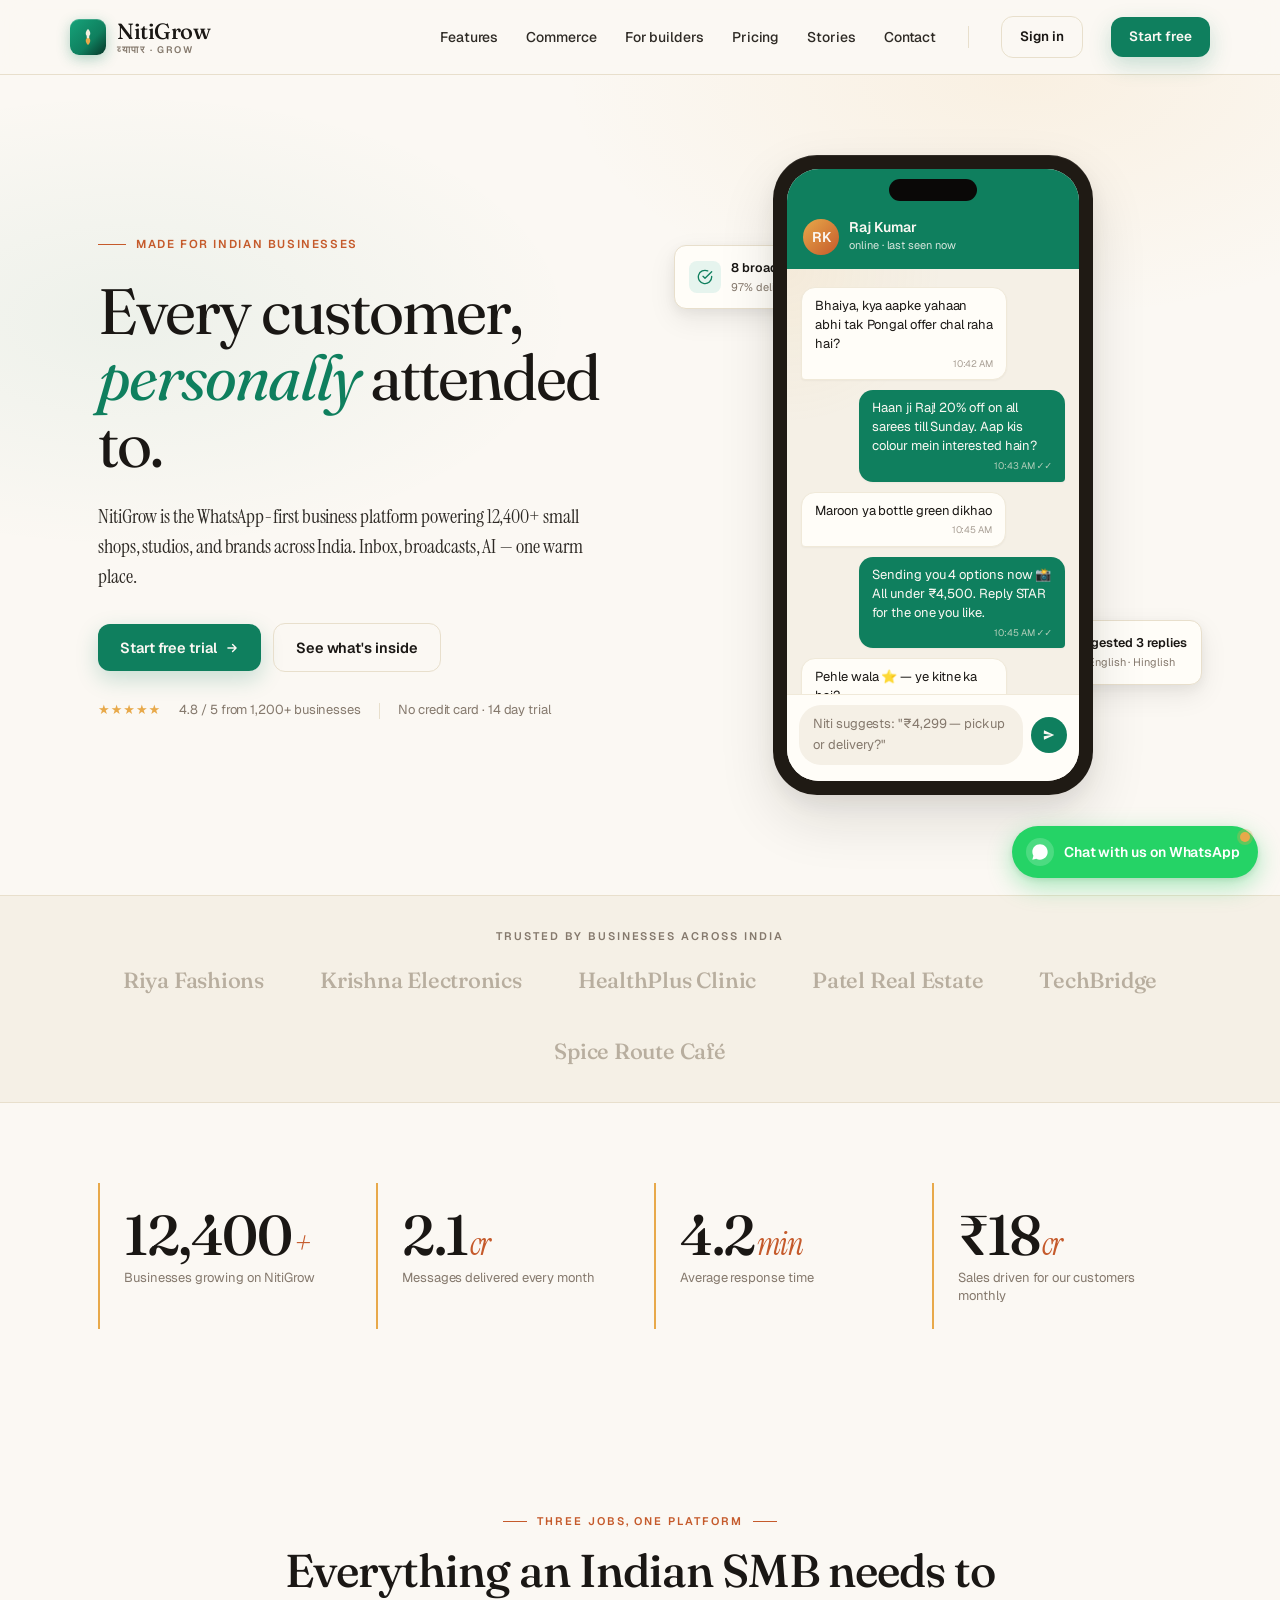
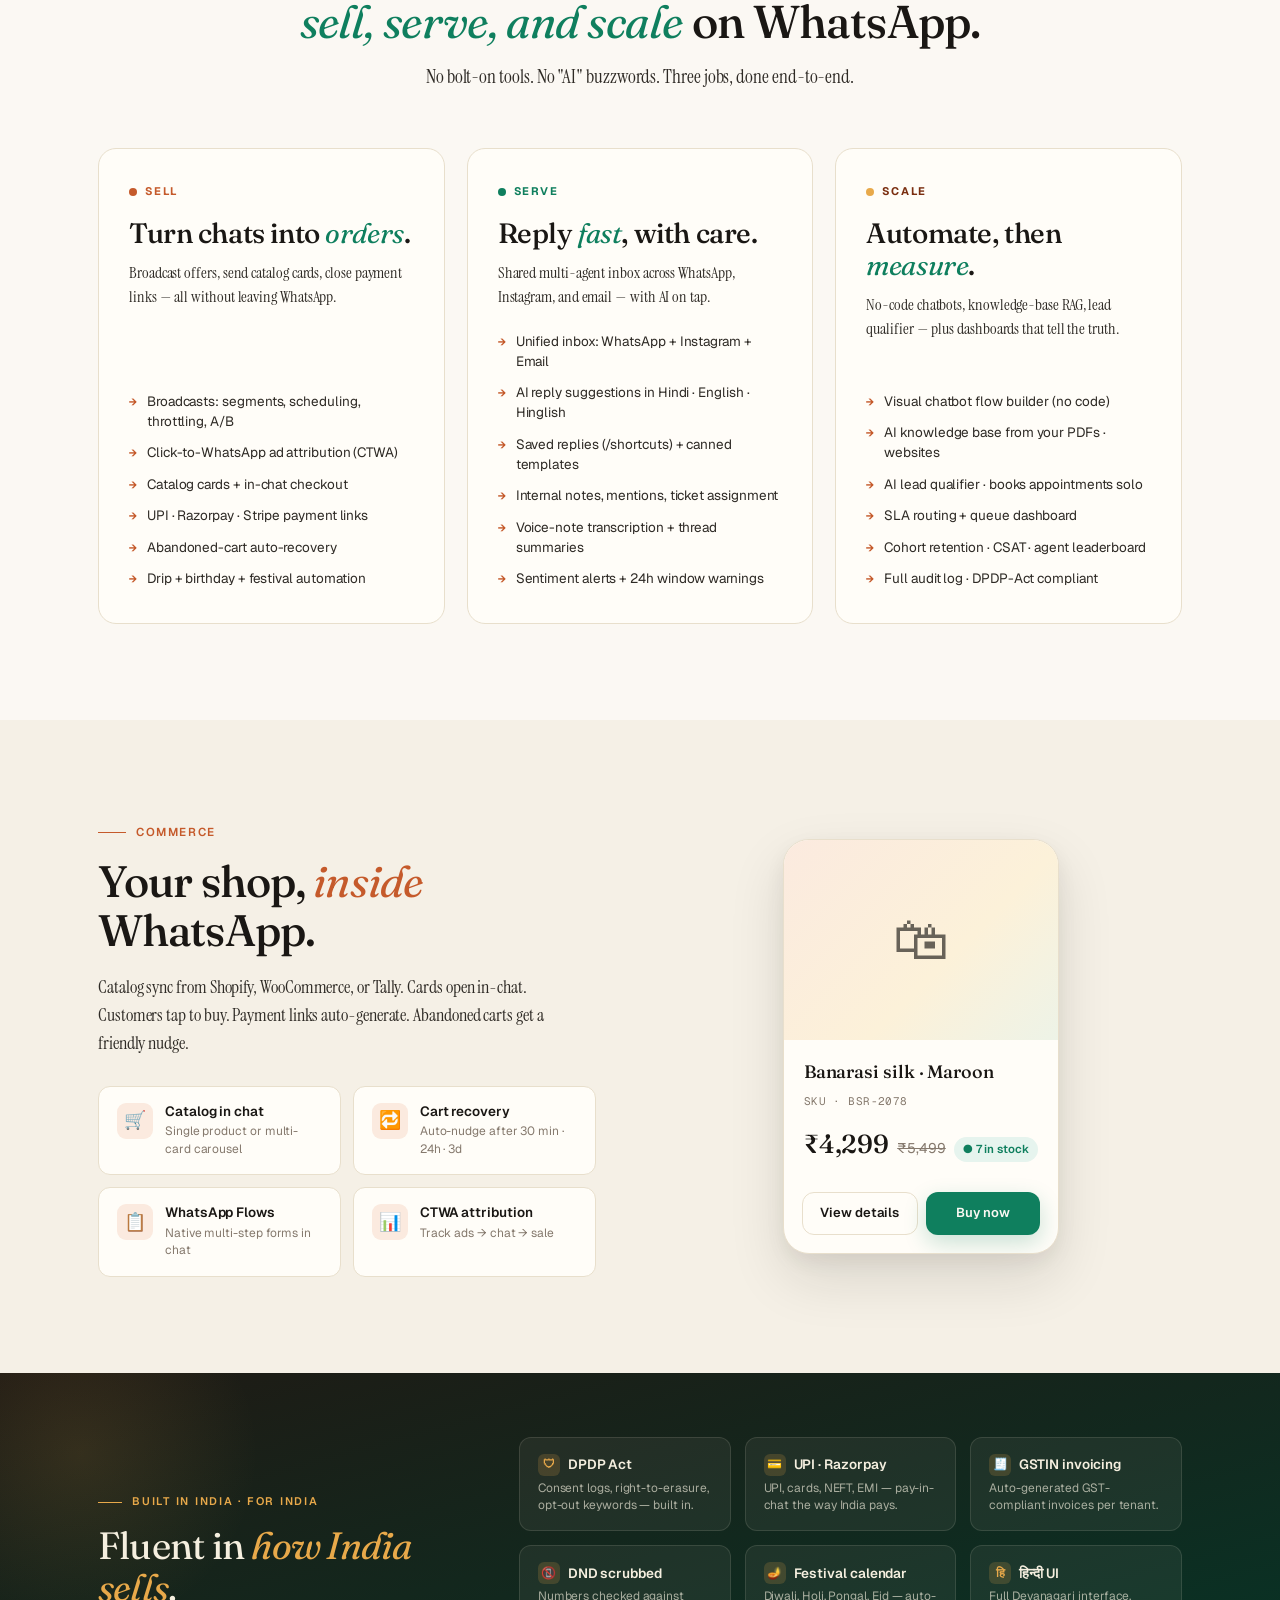
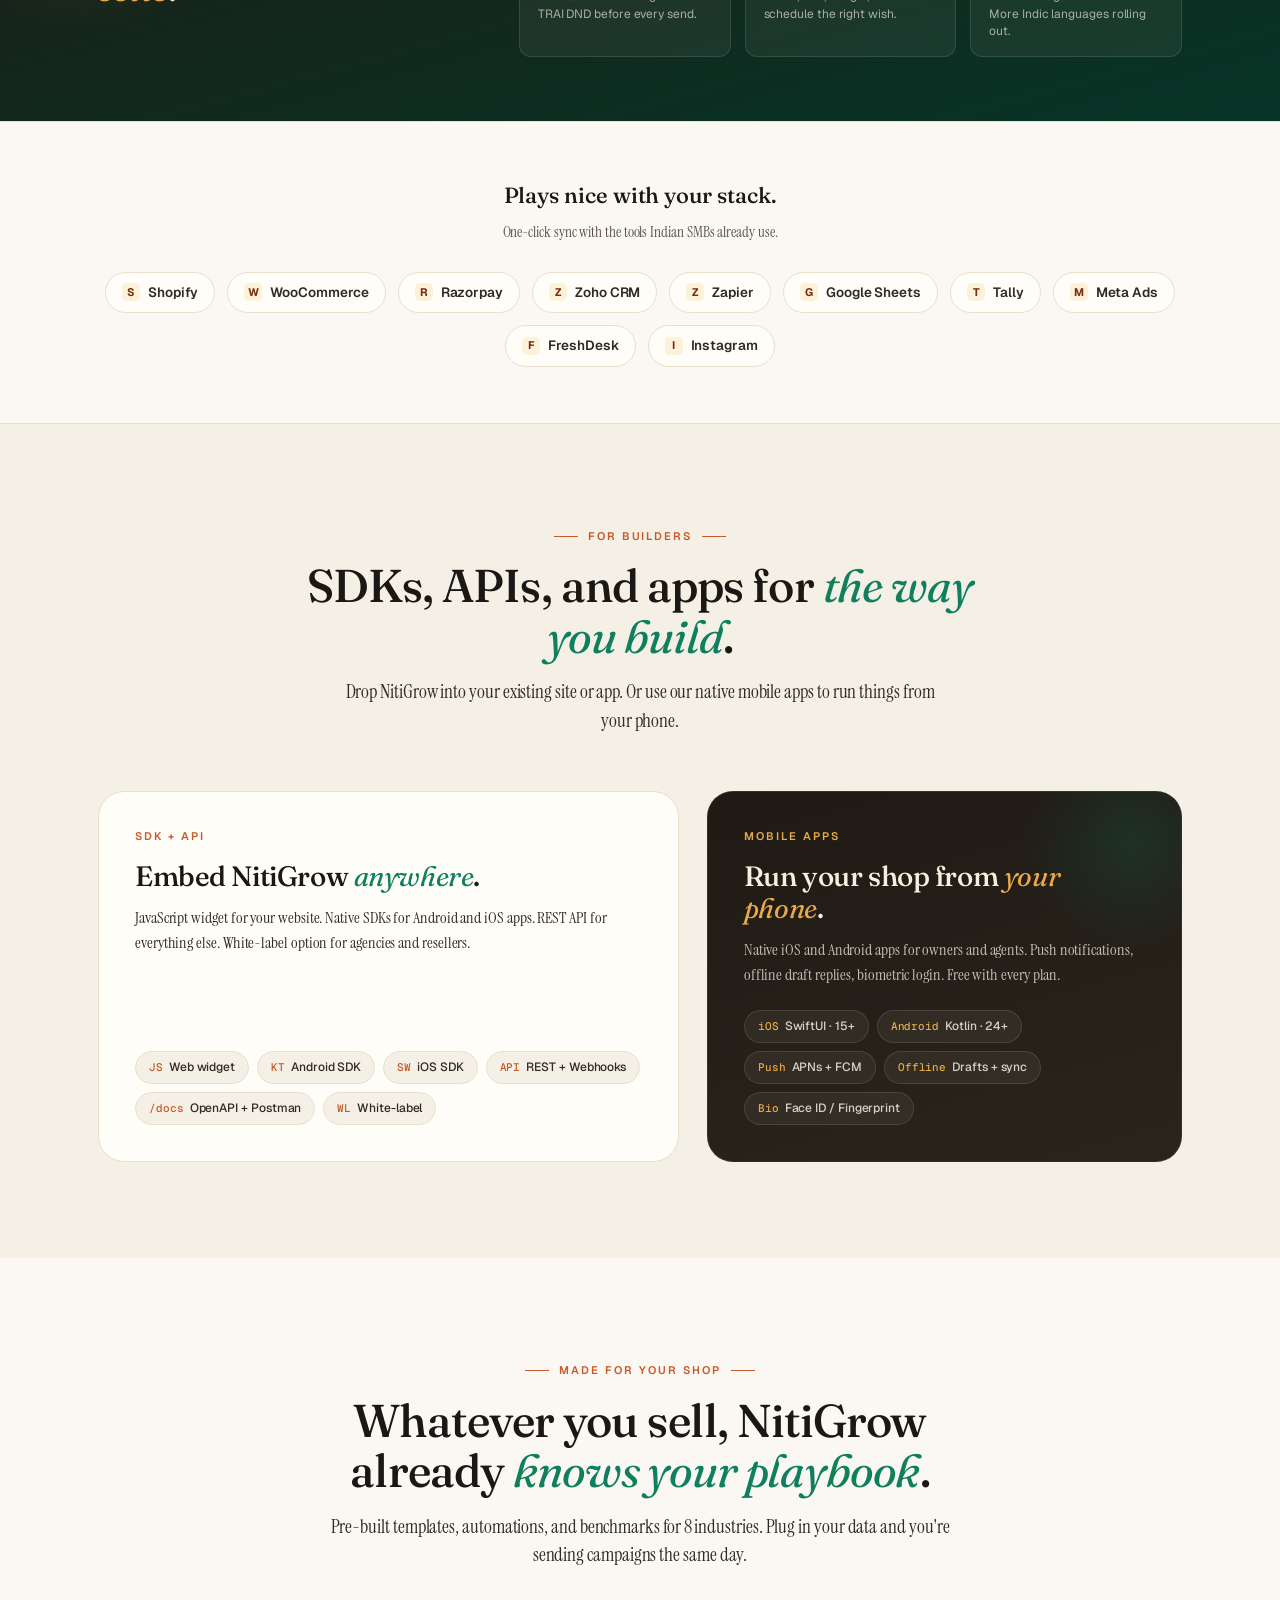
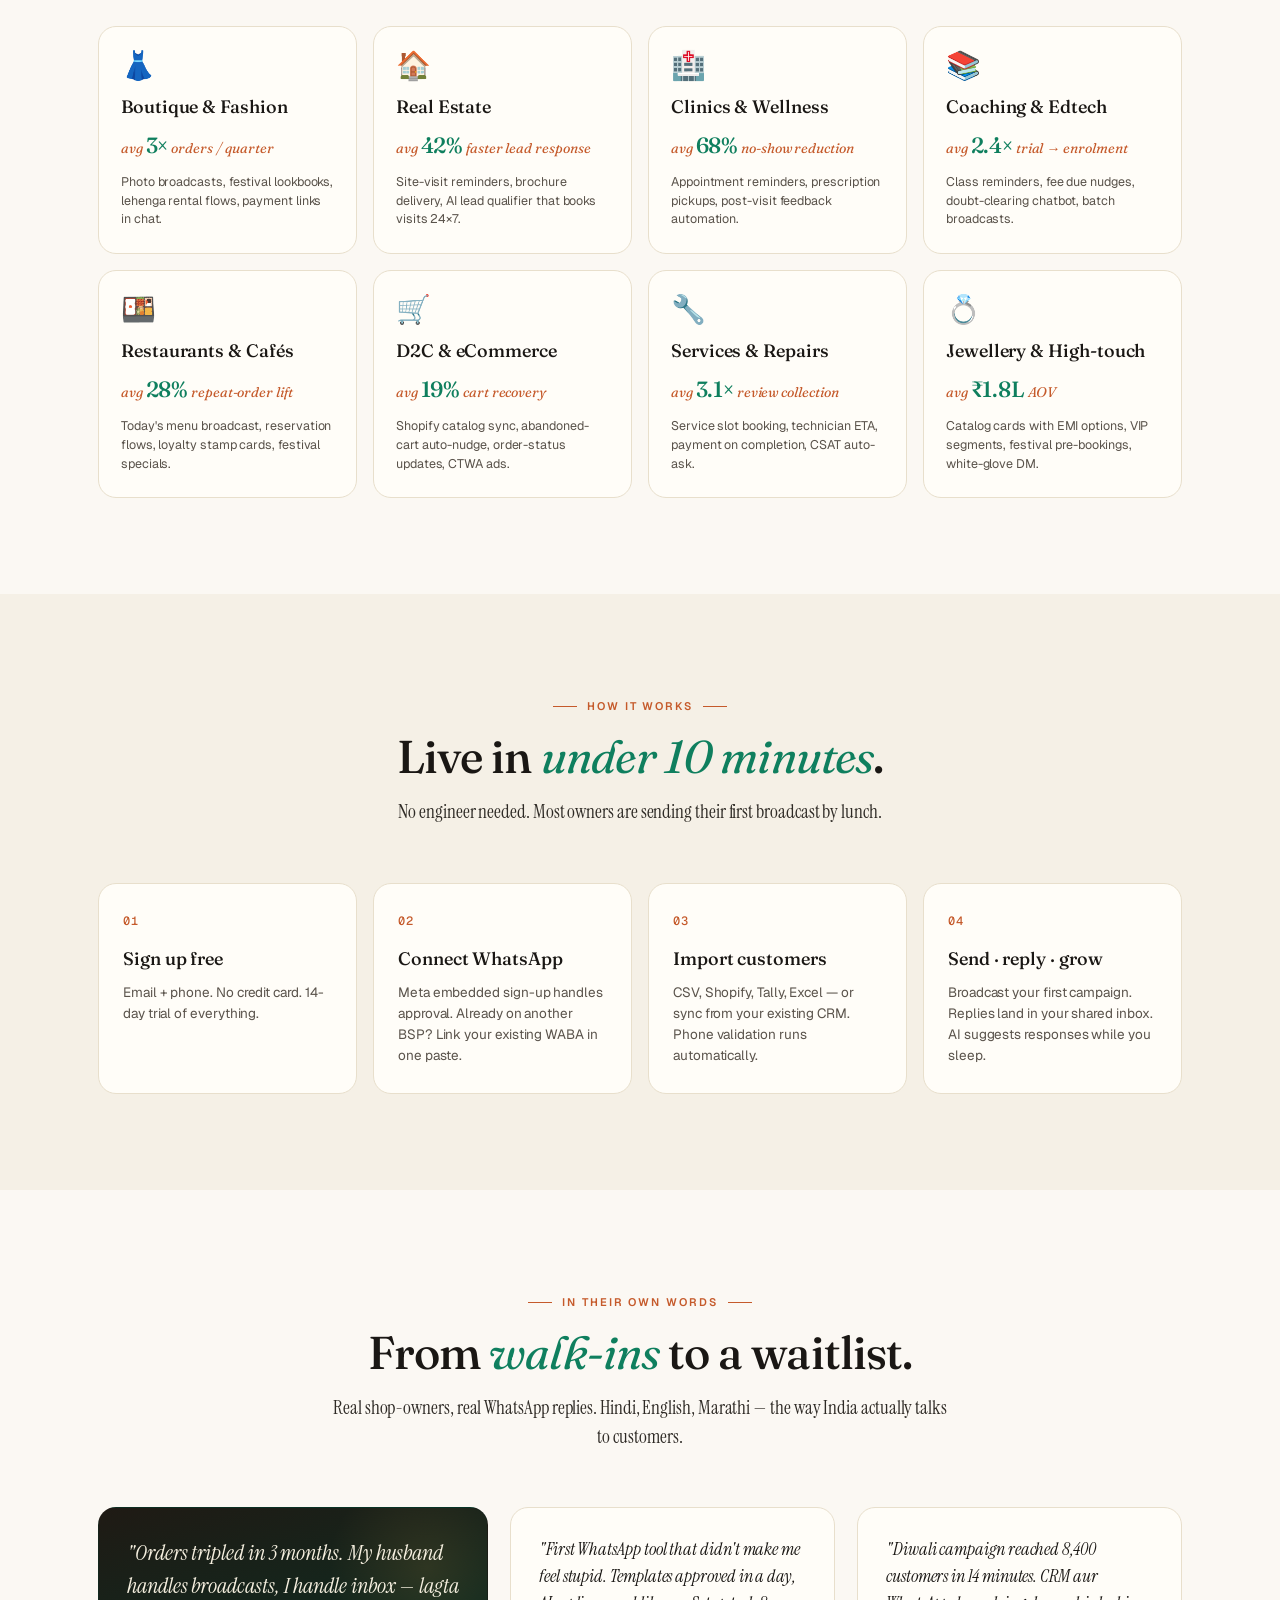
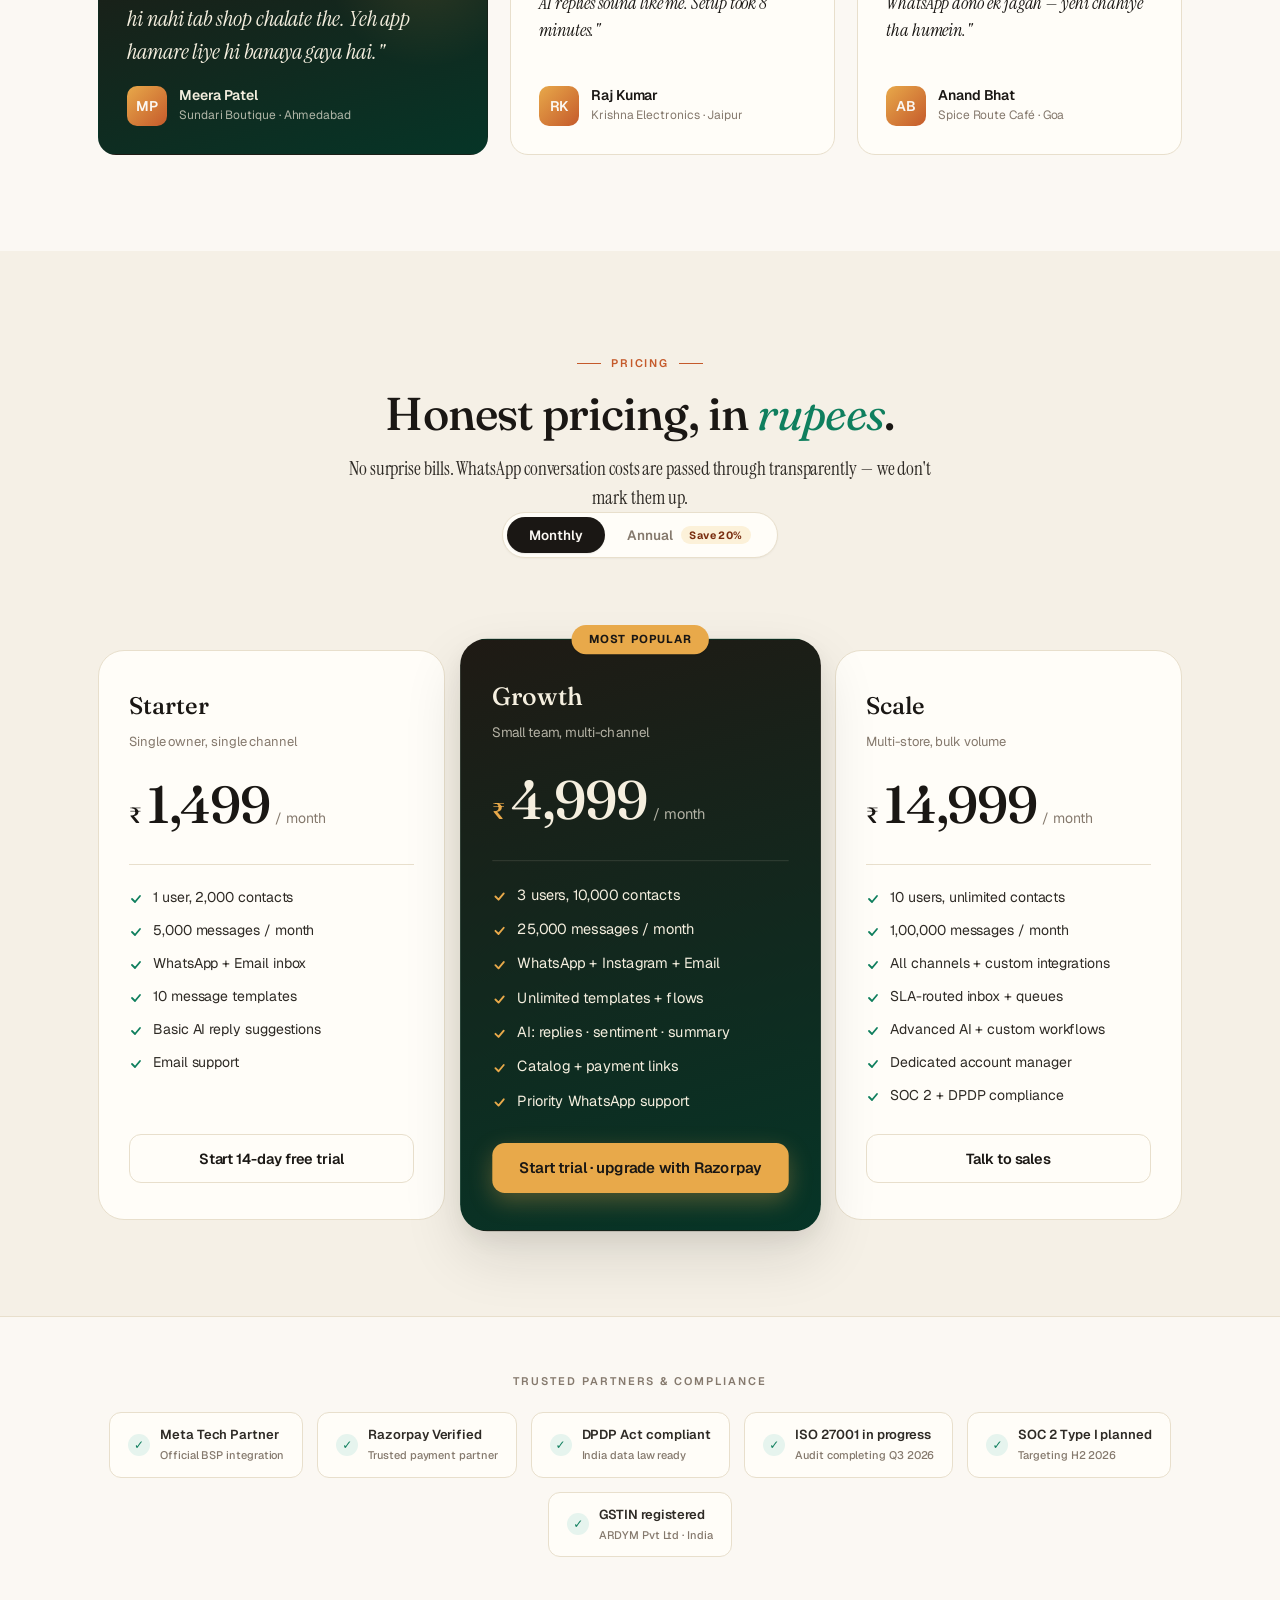
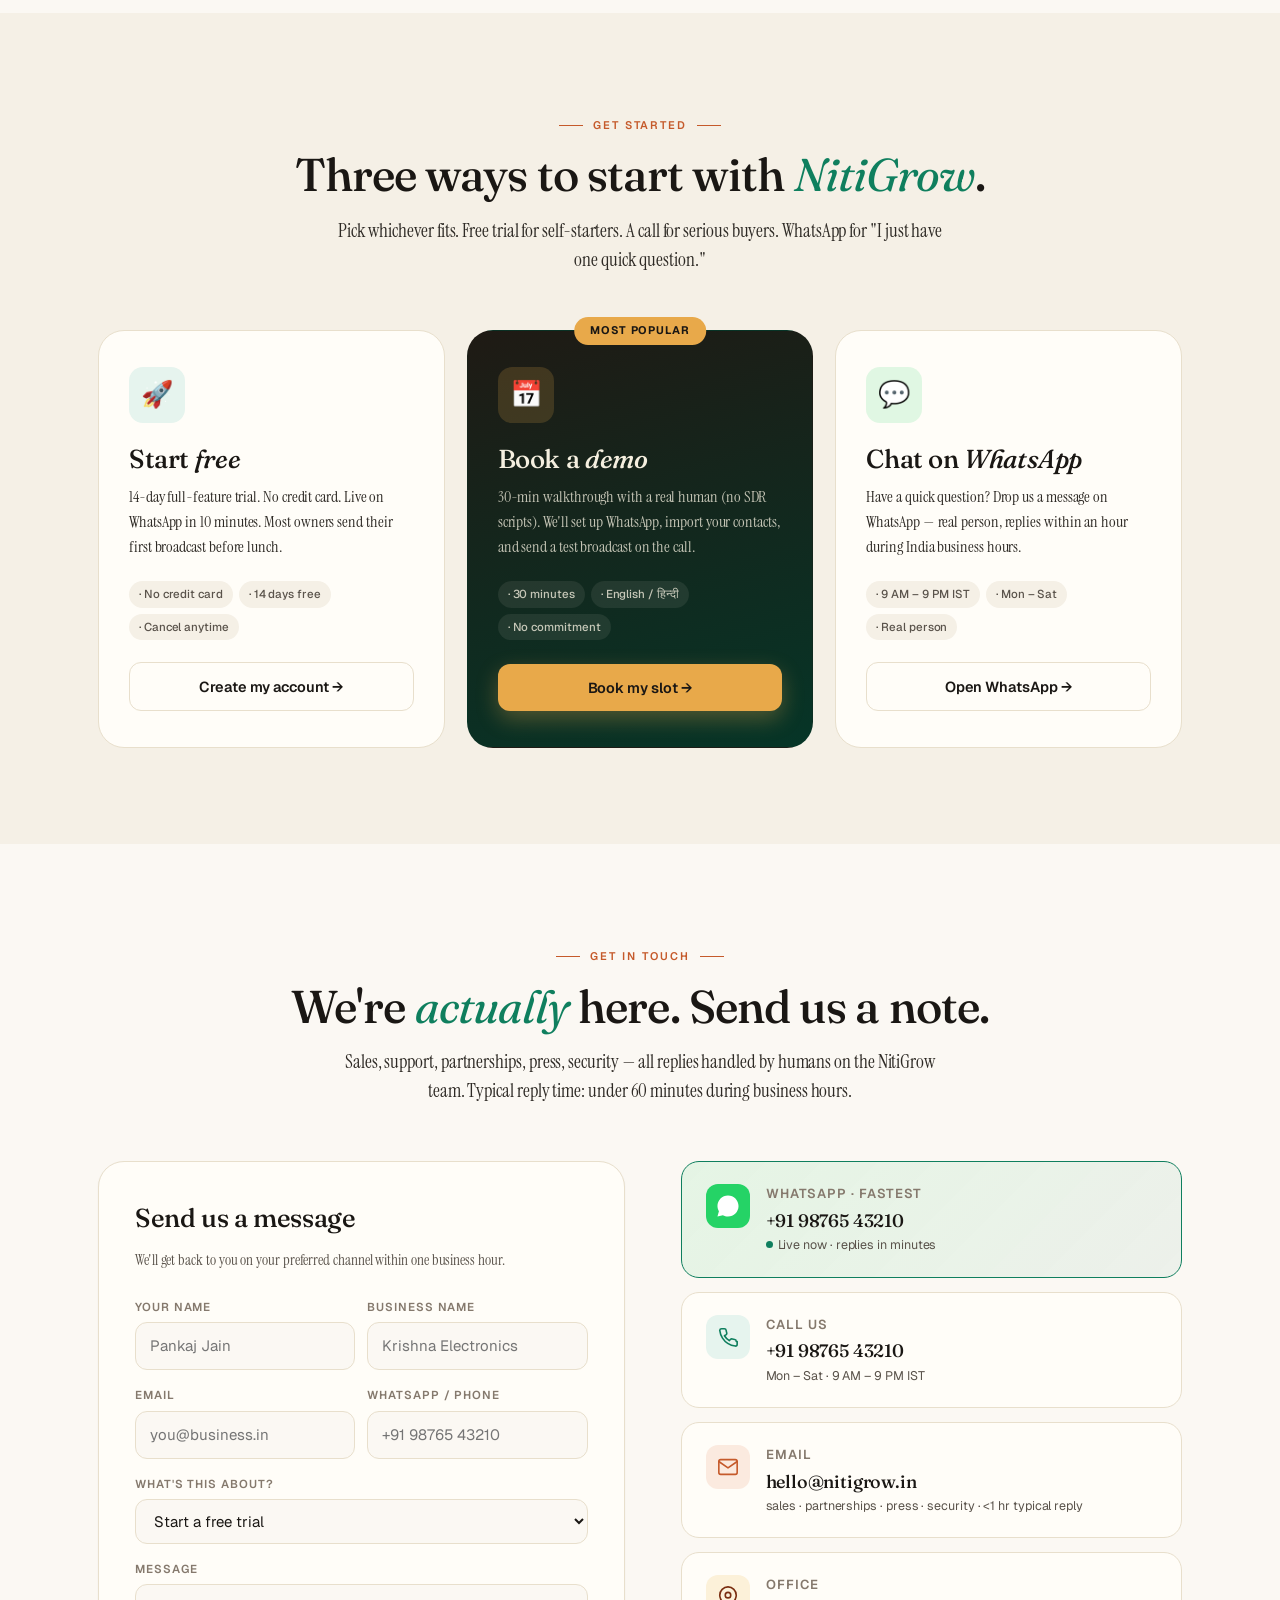
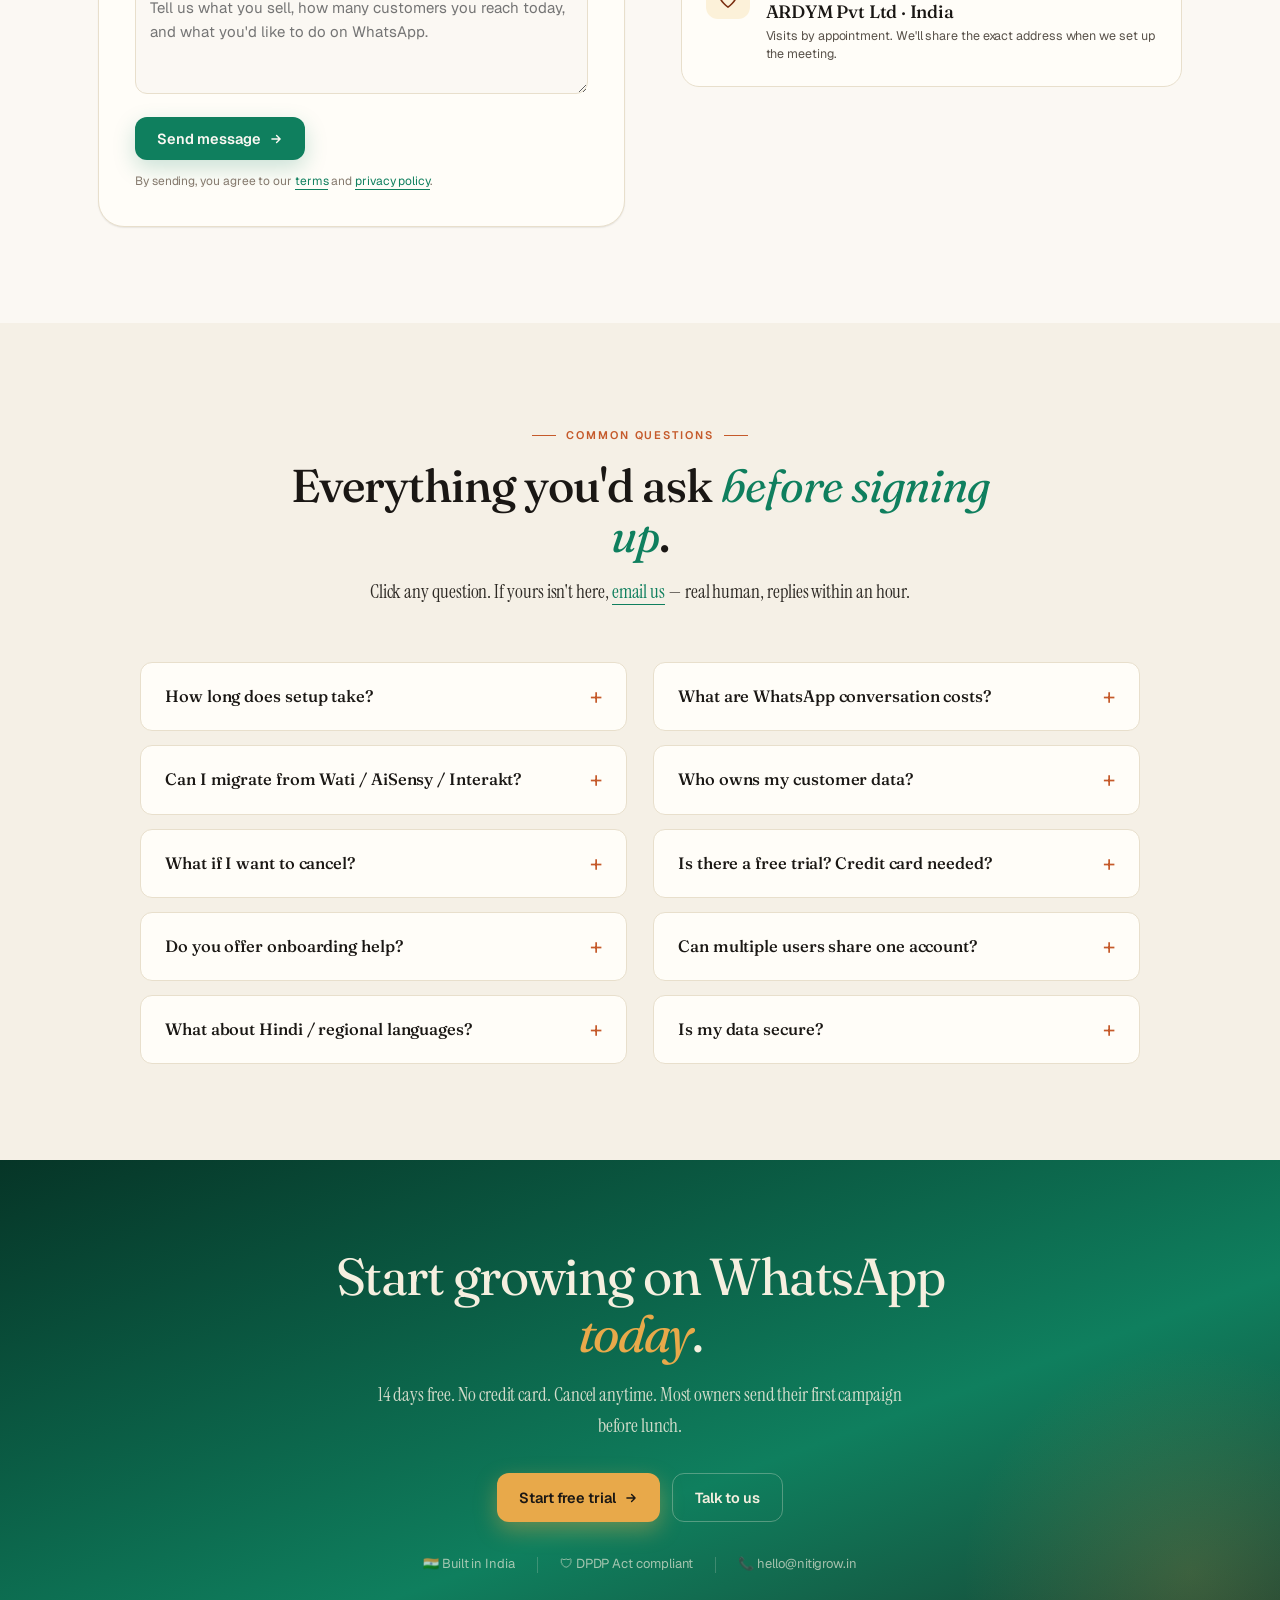
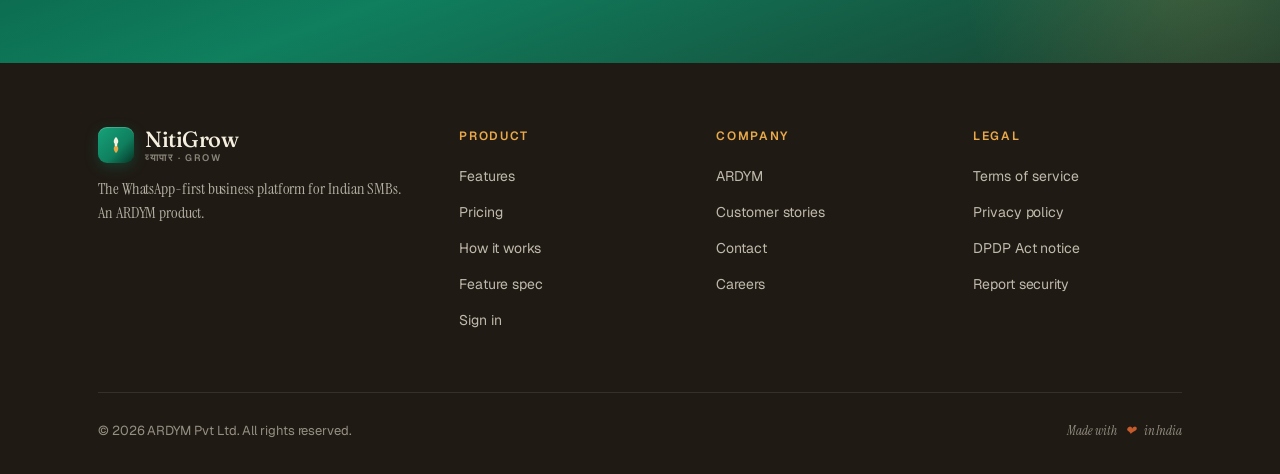
==== commit b4782cc4: "feat(landing): conversion paths + working signup/signin + live contact form Adds the missing convers" ====
--- a/index.html
+++ b/index.html
@@ -32,9 +32,10 @@
         <a href="#developer">For builders</a>
         <a href="#pricing">Pricing</a>
         <a href="#proof">Stories</a>
+        <a href="#contact">Contact</a>
         <span class="nav-sep"></span>
-        <a href="https://app.nitigrow.in/login" class="btn btn-outline" style="padding: 9px 18px; font-size: 13.5px;">Sign in</a>
-        <a href="https://app.nitigrow.in/register" class="btn btn-primary" style="padding: 9px 18px; font-size: 13.5px;">Start free</a>
+        <a href="__APP_URL__/login" class="btn btn-outline" style="padding: 9px 18px; font-size: 13.5px;">Sign in</a>
+        <a href="__APP_URL__/register" class="btn btn-primary" style="padding: 9px 18px; font-size: 13.5px;">Start free</a>
       </div>
       <button class="nav-mobile-toggle btn-outline" aria-label="Menu">
         <svg width="20" height="20" viewBox="0 0 24 24" fill="none" stroke="currentColor" stroke-width="2" stroke-linecap="round"><path d="M4 6h16M4 12h16M4 18h16"/></svg>
@@ -52,7 +53,7 @@
           NitiGrow is the WhatsApp-first business platform powering 12,400+ small shops, studios, and brands across India. Inbox, broadcasts, AI — one warm place.
         </p>
         <div class="hero-actions">
-          <a href="https://app.nitigrow.in/register" class="btn btn-primary">
+          <a href="__APP_URL__/register" class="btn btn-primary">
             Start free trial
             <svg width="14" height="14" viewBox="0 0 24 24" fill="none" stroke="currentColor" stroke-width="2.4" stroke-linecap="round" stroke-linejoin="round"><path d="M5 12h14M13 6l6 6-6 6"/></svg>
           </a>
@@ -614,7 +615,7 @@
             <li>Basic AI reply suggestions</li>
             <li>Email support</li>
           </ul>
-          <a href="https://app.nitigrow.in/register" class="btn btn-outline">Start free</a>
+          <a href="__APP_URL__/register?plan=starter" class="btn btn-outline">Start 14-day free trial</a>
         </div>
 
         <div class="plan plan-popular">
@@ -636,7 +637,7 @@
             <li>Catalog + payment links</li>
             <li>Priority WhatsApp support</li>
           </ul>
-          <a href="https://app.nitigrow.in/register" class="btn btn-primary">Start free trial</a>
+          <a href="__APP_URL__/register?plan=growth" class="btn btn-primary">Start trial · upgrade with Razorpay</a>
         </div>
 
         <div class="plan">
@@ -658,7 +659,7 @@
             <li>Dedicated account manager</li>
             <li>SOC 2 + DPDP compliance</li>
           </ul>
-          <a href="https://app.nitigrow.in/register" class="btn btn-outline">Start free</a>
+          <a href="#contact" class="btn btn-outline">Talk to sales</a>
         </div>
       </div>
     </div>
@@ -697,6 +698,172 @@
     </div>
   </section>
 
+  <!-- ─────────── HOW TO START ─────────── -->
+  <section id="start" class="section">
+    <div class="container">
+      <div class="section-head">
+        <div class="section-eyebrow">Get started</div>
+        <h2 class="section-title">Three ways to start with <em>NitiGrow</em>.</h2>
+        <p class="section-lede">Pick whichever fits. Free trial for self-starters. A call for serious buyers. WhatsApp for "I just have one quick question."</p>
+      </div>
+
+      <div class="start-grid">
+        <div class="start-card">
+          <div class="start-icon start-icon-brand">🚀</div>
+          <h3>Start <em>free</em></h3>
+          <p class="desc">14-day full-feature trial. No credit card. Live on WhatsApp in 10 minutes. Most owners send their first broadcast before lunch.</p>
+          <div class="start-meta">
+            <span>· No credit card</span>
+            <span>· 14 days free</span>
+            <span>· Cancel anytime</span>
+          </div>
+          <a href="__APP_URL__/register" class="btn btn-outline">Create my account →</a>
+        </div>
+
+        <div class="start-card featured">
+          <div class="start-icon">📅</div>
+          <h3>Book a <em>demo</em></h3>
+          <p class="desc">30-min walkthrough with a real human (no SDR scripts). We'll set up WhatsApp, import your contacts, and send a test broadcast on the call.</p>
+          <div class="start-meta">
+            <span>· 30 minutes</span>
+            <span>· English / हिन्दी</span>
+            <span>· No commitment</span>
+          </div>
+          <a href="mailto:sales@nitigrow.in?subject=Book%20a%20NitiGrow%20demo&amp;body=Hi%2C%20I%27d%20like%20to%20see%20a%20demo.%0A%0ABusiness%20name%3A%0AMonthly%20customers%3A%0APreferred%20time%20to%20call%3A" class="btn btn-primary">Book my slot →</a>
+        </div>
+
+        <div class="start-card">
+          <div class="start-icon start-icon-wa">💬</div>
+          <h3>Chat on <em>WhatsApp</em></h3>
+          <p class="desc">Have a quick question? Drop us a message on WhatsApp — real person, replies within an hour during India business hours.</p>
+          <div class="start-meta">
+            <span>· 9 AM – 9 PM IST</span>
+            <span>· Mon – Sat</span>
+            <span>· Real person</span>
+          </div>
+          <a href="https://wa.me/919876543210?text=Hi%20NitiGrow%2C%20I%27d%20like%20to%20know%20more" target="_blank" rel="noopener" class="btn btn-outline">Open WhatsApp →</a>
+        </div>
+      </div>
+    </div>
+  </section>
+
+  <!-- ─────────── CONTACT ─────────── -->
+  <section id="contact" class="section">
+    <div class="container">
+      <div class="section-head">
+        <div class="section-eyebrow">Get in touch</div>
+        <h2 class="section-title">We're <em>actually</em> here. Send us a note.</h2>
+        <p class="section-lede">Sales, support, partnerships, press, security — all replies handled by humans on the NitiGrow team. Typical reply time: under 60 minutes during business hours.</p>
+      </div>
+
+      <div class="contact-grid">
+        <!-- Form -->
+        <form class="contact-form" id="contactForm" novalidate>
+          <h3>Send us a message</h3>
+          <p class="sub">We'll get back to you on your preferred channel within one business hour.</p>
+
+          <div class="field-row">
+            <div class="field">
+              <label for="cf-name">Your name</label>
+              <input type="text" id="cf-name" name="name" required placeholder="Pankaj Jain" autocomplete="name" />
+            </div>
+            <div class="field">
+              <label for="cf-business">Business name</label>
+              <input type="text" id="cf-business" name="businessName" placeholder="Krishna Electronics" autocomplete="organization" />
+            </div>
+          </div>
+
+          <div class="field-row">
+            <div class="field">
+              <label for="cf-email">Email</label>
+              <input type="email" id="cf-email" name="email" required placeholder="you@business.in" autocomplete="email" />
+            </div>
+            <div class="field">
+              <label for="cf-phone">WhatsApp / phone</label>
+              <input type="tel" id="cf-phone" name="phone" placeholder="+91 98765 43210" autocomplete="tel" />
+            </div>
+          </div>
+
+          <div class="field">
+            <label for="cf-topic">What's this about?</label>
+            <select id="cf-topic" name="topic">
+              <option value="trial">Start a free trial</option>
+              <option value="demo">Book a demo</option>
+              <option value="pricing">Pricing / plan question</option>
+              <option value="migration">Migrate from another tool (Wati / AiSensy / Interakt)</option>
+              <option value="enterprise">Enterprise / 10+ user plan</option>
+              <option value="partnership">Partnership / reseller</option>
+              <option value="support">Existing customer support</option>
+              <option value="other">Something else</option>
+            </select>
+          </div>
+
+          <div class="field">
+            <label for="cf-message">Message</label>
+            <textarea id="cf-message" name="message" placeholder="Tell us what you sell, how many customers you reach today, and what you'd like to do on WhatsApp."></textarea>
+          </div>
+
+          <div class="submit-row">
+            <button type="submit" class="btn btn-primary" id="cf-submit">
+              Send message
+              <svg width="14" height="14" viewBox="0 0 24 24" fill="none" stroke="currentColor" stroke-width="2.4" stroke-linecap="round"><path d="M5 12h14M13 6l6 6-6 6"/></svg>
+            </button>
+            <span class="legal">By sending, you agree to our <a href="terms.html" style="color: var(--brand); border-bottom: 1px solid currentColor;">terms</a> and <a href="privacy.html" style="color: var(--brand); border-bottom: 1px solid currentColor;">privacy policy</a>.</span>
+          </div>
+
+          <div class="form-msg" id="cf-msg" role="status" aria-live="polite"></div>
+        </form>
+
+        <!-- Methods -->
+        <div class="contact-methods">
+          <a class="contact-card featured" href="https://wa.me/919876543210?text=Hi%20NitiGrow%2C%20I%27d%20like%20to%20know%20more" target="_blank" rel="noopener">
+            <div class="ico ico-wa">
+              <svg width="22" height="22" viewBox="0 0 24 24" fill="currentColor"><path d="M17.5 14.4c-.3-.2-1.8-.9-2-1-.3-.1-.5-.2-.7.2s-.8 1-1 1.2c-.2.1-.4.2-.7 0-.3-.1-1.3-.5-2.4-1.5-.9-.8-1.5-1.8-1.7-2.1-.2-.3 0-.5.1-.6l.5-.6c.1-.2.2-.3.3-.5.1-.2.1-.4 0-.5l-1-2.3c-.3-.6-.5-.5-.7-.6h-.6c-.2 0-.5.1-.8.4-.3.3-1.1 1-1.1 2.5s1.1 2.9 1.3 3.1c.1.2 2.3 3.5 5.5 4.8.8.3 1.4.5 1.8.6.8.2 1.5.2 2 .1.6-.1 1.8-.7 2.1-1.5.3-.7.3-1.4.2-1.5-.1-.1-.3-.2-.6-.3z M12 .5C5.6.5.5 5.6.5 12c0 2 .6 4 1.6 5.8L.5 23.5l5.9-1.5c1.7.9 3.6 1.5 5.6 1.5 6.4 0 11.5-5.1 11.5-11.5C23.5 5.6 18.4.5 12 .5z"/></svg>
+            </div>
+            <div>
+              <div class="label">WhatsApp · fastest</div>
+              <div class="value">+91 98765 43210</div>
+              <div class="hint"><span class="pulse"></span>Live now · replies in minutes</div>
+            </div>
+          </a>
+
+          <a class="contact-card" href="tel:+919876543210">
+            <div class="ico ico-phone">
+              <svg width="22" height="22" viewBox="0 0 24 24" fill="none" stroke="currentColor" stroke-width="1.75" stroke-linecap="round" stroke-linejoin="round"><path d="M22 16.9v3a2 2 0 0 1-2 2 19 19 0 0 1-8.3-3 18.8 18.8 0 0 1-5.7-5.7 19 19 0 0 1-3-8.4A2 2 0 0 1 5 3h3a2 2 0 0 1 2 1.7c.1.9.3 1.8.6 2.6a2 2 0 0 1-.5 2.1L8.1 10.6a16 16 0 0 0 5.3 5.3l1.2-1.2a2 2 0 0 1 2.1-.5c.8.3 1.7.5 2.6.6a2 2 0 0 1 1.7 2z"/></svg>
+            </div>
+            <div>
+              <div class="label">Call us</div>
+              <div class="value">+91 98765 43210</div>
+              <div class="hint">Mon – Sat · 9 AM – 9 PM IST</div>
+            </div>
+          </a>
+
+          <a class="contact-card" href="mailto:hello@nitigrow.in">
+            <div class="ico ico-email">
+              <svg width="22" height="22" viewBox="0 0 24 24" fill="none" stroke="currentColor" stroke-width="1.75" stroke-linecap="round" stroke-linejoin="round"><path d="M4 4h16c1.1 0 2 .9 2 2v12c0 1.1-.9 2-2 2H4c-1.1 0-2-.9-2-2V6c0-1.1.9-2 2-2z"/><polyline points="22,6 12,13 2,6"/></svg>
+            </div>
+            <div>
+              <div class="label">Email</div>
+              <div class="value">hello@nitigrow.in</div>
+              <div class="hint">sales · partnerships · press · security · &lt;1 hr typical reply</div>
+            </div>
+          </a>
+
+          <div class="contact-card">
+            <div class="ico ico-office">
+              <svg width="22" height="22" viewBox="0 0 24 24" fill="none" stroke="currentColor" stroke-width="1.75" stroke-linecap="round" stroke-linejoin="round"><path d="M21 10c0 7-9 13-9 13s-9-6-9-13a9 9 0 0 1 18 0z"/><circle cx="12" cy="10" r="3"/></svg>
+            </div>
+            <div>
+              <div class="label">Office</div>
+              <div class="value">ARDYM Pvt Ltd · India</div>
+              <div class="hint">Visits by appointment. We'll share the exact address when we set up the meeting.</div>
+            </div>
+          </div>
+        </div>
+      </div>
+    </div>
+  </section>
+
   <!-- ─────────── FAQ ─────────── -->
   <section id="faq" class="section">
     <div class="container">
@@ -786,7 +953,7 @@
       <h2>Start growing on WhatsApp <em>today</em>.</h2>
       <p>14 days free. No credit card. Cancel anytime. Most owners send their first campaign before lunch.</p>
       <div style="display: flex; gap: 12px; justify-content: center; flex-wrap: wrap;">
-        <a href="https://app.nitigrow.in/register" class="btn btn-primary">
+        <a href="__APP_URL__/register" class="btn btn-primary">
           Start free trial
           <svg width="14" height="14" viewBox="0 0 24 24" fill="none" stroke="currentColor" stroke-width="2.4" stroke-linecap="round" stroke-linejoin="round"><path d="M5 12h14M13 6l6 6-6 6"/></svg>
         </a>
@@ -829,8 +996,8 @@
             <li><a href="#features">Features</a></li>
             <li><a href="#pricing">Pricing</a></li>
             <li><a href="#how">How it works</a></li>
-            <li><a href="https://app.nitigrow.in/feature-spec">Feature spec</a></li>
-            <li><a href="https://app.nitigrow.in/login">Sign in</a></li>
+            <li><a href="__APP_URL__/feature-spec">Feature spec</a></li>
+            <li><a href="__APP_URL__/login">Sign in</a></li>
           </ul>
         </div>
 
@@ -872,6 +1039,22 @@
   </a>
 
   <script>
+    // Auto-rewrite app/api links: localhost → :5173 / :3000, anywhere else → production.
+    // Lets the landing page open in dev or prod without redeploys.
+    (function rewriteAppUrls() {
+      const host = window.location.hostname;
+      const isLocal = host === 'localhost' || host === '127.0.0.1' || host.endsWith('.local');
+      const appBase = window.NITIGROW_APP_BASE
+        || (isLocal ? 'http://localhost:5173' : 'https://app.nitigrow.in');
+      const apiBase = window.NITIGROW_API_BASE
+        || (isLocal ? 'http://localhost:3000' : 'https://api.nitigrow.in');
+      window.NITIGROW_APP_BASE = appBase;
+      window.NITIGROW_API_BASE = apiBase;
+      document.querySelectorAll('a[href*="__APP_URL__"]').forEach((a) => {
+        a.href = a.getAttribute('href').replace(/__APP_URL__/g, appBase);
+      });
+    })();
+
     // Tiny nav-on-scroll polish
     const nav = document.getElementById('navbar');
     let lastY = 0;
@@ -880,6 +1063,65 @@
       nav.style.boxShadow = y > 10 ? '0 1px 2px rgba(26,23,20,0.05)' : 'none';
       lastY = y;
     }, { passive: true });
+
+    // Contact form — POST to backend; on failure, open WhatsApp with prefilled body.
+    const contactForm = document.getElementById('contactForm');
+    if (contactForm) {
+      const msgEl = document.getElementById('cf-msg');
+      const btn = document.getElementById('cf-submit');
+      const apiBase = (window.NITIGROW_API_BASE || 'https://api.nitigrow.in').replace(/\/$/, '');
+
+      const buildWaUrl = (data) => {
+        const text = `Hi NitiGrow team,
+
+Name: ${data.name || '-'}
+Business: ${data.businessName || '-'}
+Email: ${data.email || '-'}
+Phone: ${data.phone || '-'}
+Topic: ${data.topic || '-'}
+
+${data.message || ''}`;
+        return 'https://wa.me/919876543210?text=' + encodeURIComponent(text);
+      };
+
+      contactForm.addEventListener('submit', async (e) => {
+        e.preventDefault();
+        const data = Object.fromEntries(new FormData(contactForm));
+
+        if (!data.name || !data.email) {
+          msgEl.className = 'form-msg err';
+          msgEl.textContent = 'Please add your name and email — both are needed for us to reply.';
+          return;
+        }
+
+        btn.disabled = true;
+        const btnLabel = btn.innerHTML;
+        btn.innerHTML = 'Sending…';
+        msgEl.className = 'form-msg';
+        msgEl.textContent = '';
+
+        try {
+          const res = await fetch(apiBase + '/api/contact', {
+            method: 'POST',
+            headers: { 'Content-Type': 'application/json' },
+            body: JSON.stringify(data),
+          });
+          if (!res.ok) throw new Error('http ' + res.status);
+          msgEl.className = 'form-msg ok';
+          msgEl.innerHTML = 'Thanks! We\'ve got your note. A real human will reply within an hour during business hours. We\'ve also opened WhatsApp in case you want to chat right away.';
+          window.open(buildWaUrl(data), '_blank', 'noopener');
+          contactForm.reset();
+        } catch (_err) {
+          // Backend endpoint not wired yet — fall back to WhatsApp with prefilled message.
+          msgEl.className = 'form-msg ok';
+          msgEl.innerHTML = 'Opening WhatsApp with your message — please tap Send there. (If WhatsApp didn\'t open, email <a href="mailto:hello@nitigrow.in" style="color: var(--brand);">hello@nitigrow.in</a> directly.)';
+          window.open(buildWaUrl(data), '_blank', 'noopener');
+        } finally {
+          btn.disabled = false;
+          btn.innerHTML = btnLabel;
+        }
+      });
+    }
 
     // Pricing monthly/annual toggle
     const billingToggle = document.getElementById('billingToggle');
--- a/style.css
+++ b/style.css
@@ -1280,3 +1280,232 @@
   .wa-float .label-text { display: none; }
   .wa-float { padding: 14px; }
 }
+
+/* ═══ START PATHS (3 ways to begin) ═══════════════════════════════════ */
+#start { background: var(--paper-2); }
+.start-grid {
+  display: grid;
+  grid-template-columns: repeat(3, 1fr);
+  gap: 22px;
+}
+.start-card {
+  background: var(--card);
+  border: 1px solid var(--hair);
+  border-radius: var(--r-xl);
+  padding: 36px 30px;
+  display: flex; flex-direction: column;
+  transition: transform 0.2s, box-shadow 0.2s, border-color 0.2s;
+  position: relative;
+}
+.start-card:hover {
+  transform: translateY(-4px);
+  box-shadow: var(--shadow-md);
+  border-color: var(--hair-2);
+}
+.start-card.featured {
+  background: linear-gradient(165deg, var(--espresso) 0%, var(--brand-dark) 100%);
+  color: var(--cream);
+  border-color: transparent;
+}
+.start-card.featured::before {
+  content: 'Most popular';
+  position: absolute; top: -14px; left: 50%; transform: translateX(-50%);
+  background: var(--accent-2); color: var(--ink);
+  padding: 5px 16px; border-radius: 99px;
+  font-size: 11px; font-weight: 700;
+  letter-spacing: 0.08em; text-transform: uppercase;
+}
+.start-icon {
+  width: 56px; height: 56px; border-radius: 14px;
+  display: flex; align-items: center; justify-content: center;
+  margin-bottom: 22px;
+  font-size: 26px;
+}
+.start-icon-brand   { background: var(--brand-soft);    color: var(--brand); }
+.start-icon-accent  { background: var(--accent-soft);   color: var(--accent); }
+.start-icon-wa      { background: rgba(37, 211, 102, 0.14); color: #128C7E; }
+.start-card.featured .start-icon { background: rgba(232, 169, 74, 0.18); color: var(--accent-2); }
+.start-card h3 {
+  font-family: var(--f-display); font-weight: 500;
+  font-size: 26px; line-height: 1.15; letter-spacing: -0.015em;
+  color: var(--ink); margin-bottom: 10px;
+}
+.start-card.featured h3 { color: var(--cream); }
+.start-card .desc {
+  font-family: var(--f-serif); font-size: 16px; line-height: 1.55;
+  color: var(--ink-2); margin-bottom: 22px;
+}
+.start-card.featured .desc { color: rgba(245, 239, 223, 0.78); }
+.start-meta {
+  display: flex; flex-wrap: wrap; gap: 6px;
+  margin-bottom: 22px;
+}
+.start-meta span {
+  display: inline-flex; align-items: center; gap: 5px;
+  font-size: 11.5px; font-weight: 500;
+  background: var(--paper-2); color: var(--ink-3);
+  padding: 4px 10px; border-radius: 99px;
+}
+.start-card.featured .start-meta span {
+  background: rgba(245, 239, 223, 0.08); color: rgba(245, 239, 223, 0.78);
+}
+.start-card .btn { width: 100%; margin-top: auto; }
+.start-card.featured .btn-primary {
+  background: var(--accent-2); color: var(--ink);
+  box-shadow: 0 8px 22px rgba(232, 169, 74, 0.32);
+}
+.start-card.featured .btn-primary:hover { background: #F5BB6A; }
+@media (max-width: 860px) { .start-grid { grid-template-columns: 1fr; } }
+
+/* ═══ CONTACT ═══════════════════════════════════════════════════════ */
+#contact { background: var(--paper); }
+.contact-grid {
+  display: grid;
+  grid-template-columns: 1.05fr 1fr;
+  gap: 56px;
+  align-items: flex-start;
+}
+.contact-form {
+  background: var(--card);
+  border: 1px solid var(--hair);
+  border-radius: var(--r-xl);
+  padding: 36px;
+  box-shadow: var(--shadow-sm);
+}
+.contact-form h3 {
+  font-family: var(--f-display); font-weight: 500;
+  font-size: 26px; letter-spacing: -0.015em;
+  color: var(--ink); margin-bottom: 8px;
+}
+.contact-form .sub {
+  font-family: var(--f-serif); font-size: 15px;
+  color: var(--ink-3); margin-bottom: 26px;
+}
+.contact-form .field { margin-bottom: 16px; }
+.contact-form .field-row {
+  display: grid; grid-template-columns: 1fr 1fr; gap: 12px;
+  margin-bottom: 16px;
+}
+.contact-form .field-row .field { margin-bottom: 0; }
+.contact-form label {
+  display: block;
+  font-size: 11.5px; font-weight: 600;
+  color: var(--mute); letter-spacing: 0.08em;
+  text-transform: uppercase; margin-bottom: 6px;
+}
+.contact-form input,
+.contact-form select,
+.contact-form textarea {
+  width: 100%;
+  padding: 11px 14px;
+  background: var(--paper);
+  border: 1px solid var(--hair);
+  border-radius: var(--r);
+  font: inherit; color: var(--ink);
+  transition: border-color 0.15s, box-shadow 0.15s, background 0.15s;
+}
+.contact-form input:focus,
+.contact-form select:focus,
+.contact-form textarea:focus {
+  outline: none;
+  border-color: var(--brand);
+  box-shadow: 0 0 0 3px var(--brand-ring);
+  background: var(--card);
+}
+.contact-form textarea {
+  resize: vertical;
+  min-height: 110px;
+  font-family: inherit;
+}
+.contact-form .submit-row {
+  display: flex; gap: 12px; align-items: center;
+  margin-top: 8px;
+  flex-wrap: wrap;
+}
+.contact-form .submit-row .btn { flex: 0 0 auto; }
+.contact-form .legal {
+  font-size: 12px; color: var(--mute);
+  line-height: 1.5;
+}
+.contact-form .form-msg {
+  margin-top: 14px;
+  padding: 12px 16px;
+  border-radius: var(--r);
+  font-size: 13.5px; line-height: 1.5;
+  display: none;
+}
+.contact-form .form-msg.ok {
+  display: block;
+  background: var(--brand-soft);
+  color: var(--brand-dark);
+  border: 1px solid var(--brand);
+}
+.contact-form .form-msg.err {
+  display: block;
+  background: rgba(192, 59, 59, 0.08);
+  color: #8a2f2f;
+  border: 1px solid #C03B3B;
+}
+
+/* Contact methods column */
+.contact-methods {
+  display: flex; flex-direction: column; gap: 14px;
+}
+.contact-card {
+  background: var(--card);
+  border: 1px solid var(--hair);
+  border-radius: var(--r-lg);
+  padding: 22px 24px;
+  display: flex; align-items: flex-start; gap: 16px;
+  transition: transform 0.15s, border-color 0.15s, box-shadow 0.15s;
+  text-decoration: none; color: inherit;
+}
+.contact-card:hover {
+  transform: translateY(-2px);
+  border-color: var(--hair-2);
+  box-shadow: var(--shadow-sm);
+}
+.contact-card.featured {
+  background: linear-gradient(135deg, rgba(37, 211, 102, 0.10), rgba(15, 127, 94, 0.06));
+  border-color: var(--brand);
+}
+.contact-card .ico {
+  width: 44px; height: 44px; border-radius: 12px;
+  display: flex; align-items: center; justify-content: center;
+  flex-shrink: 0;
+  font-size: 20px;
+}
+.contact-card .ico-wa     { background: #25D366; color: #fff; }
+.contact-card .ico-phone  { background: var(--brand-soft); color: var(--brand); }
+.contact-card .ico-email  { background: var(--accent-soft); color: var(--accent); }
+.contact-card .ico-office { background: var(--accent-2-soft); color: var(--accent-deep); }
+.contact-card .label {
+  font-family: var(--f-sans); font-weight: 600;
+  font-size: 13px; letter-spacing: 0.08em;
+  text-transform: uppercase; color: var(--mute);
+  margin-bottom: 4px;
+}
+.contact-card .value {
+  font-family: var(--f-display); font-weight: 500;
+  font-size: 18px; color: var(--ink);
+  letter-spacing: -0.01em; line-height: 1.3;
+  margin-bottom: 4px;
+}
+.contact-card .hint {
+  font-size: 12.5px; color: var(--ink-3); line-height: 1.45;
+}
+.contact-card .hint .pulse {
+  display: inline-block;
+  width: 7px; height: 7px; border-radius: 50%;
+  background: var(--brand); margin-right: 5px;
+  animation: live-pulse 1.8s ease-in-out infinite;
+  vertical-align: 1px;
+}
+@keyframes live-pulse {
+  0%, 100% { box-shadow: 0 0 0 0 rgba(15, 127, 94, 0); }
+  50%      { box-shadow: 0 0 0 5px rgba(15, 127, 94, 0.2); }
+}
+@media (max-width: 860px) {
+  .contact-grid { grid-template-columns: 1fr; gap: 32px; }
+  .contact-form .field-row { grid-template-columns: 1fr; }
+}
